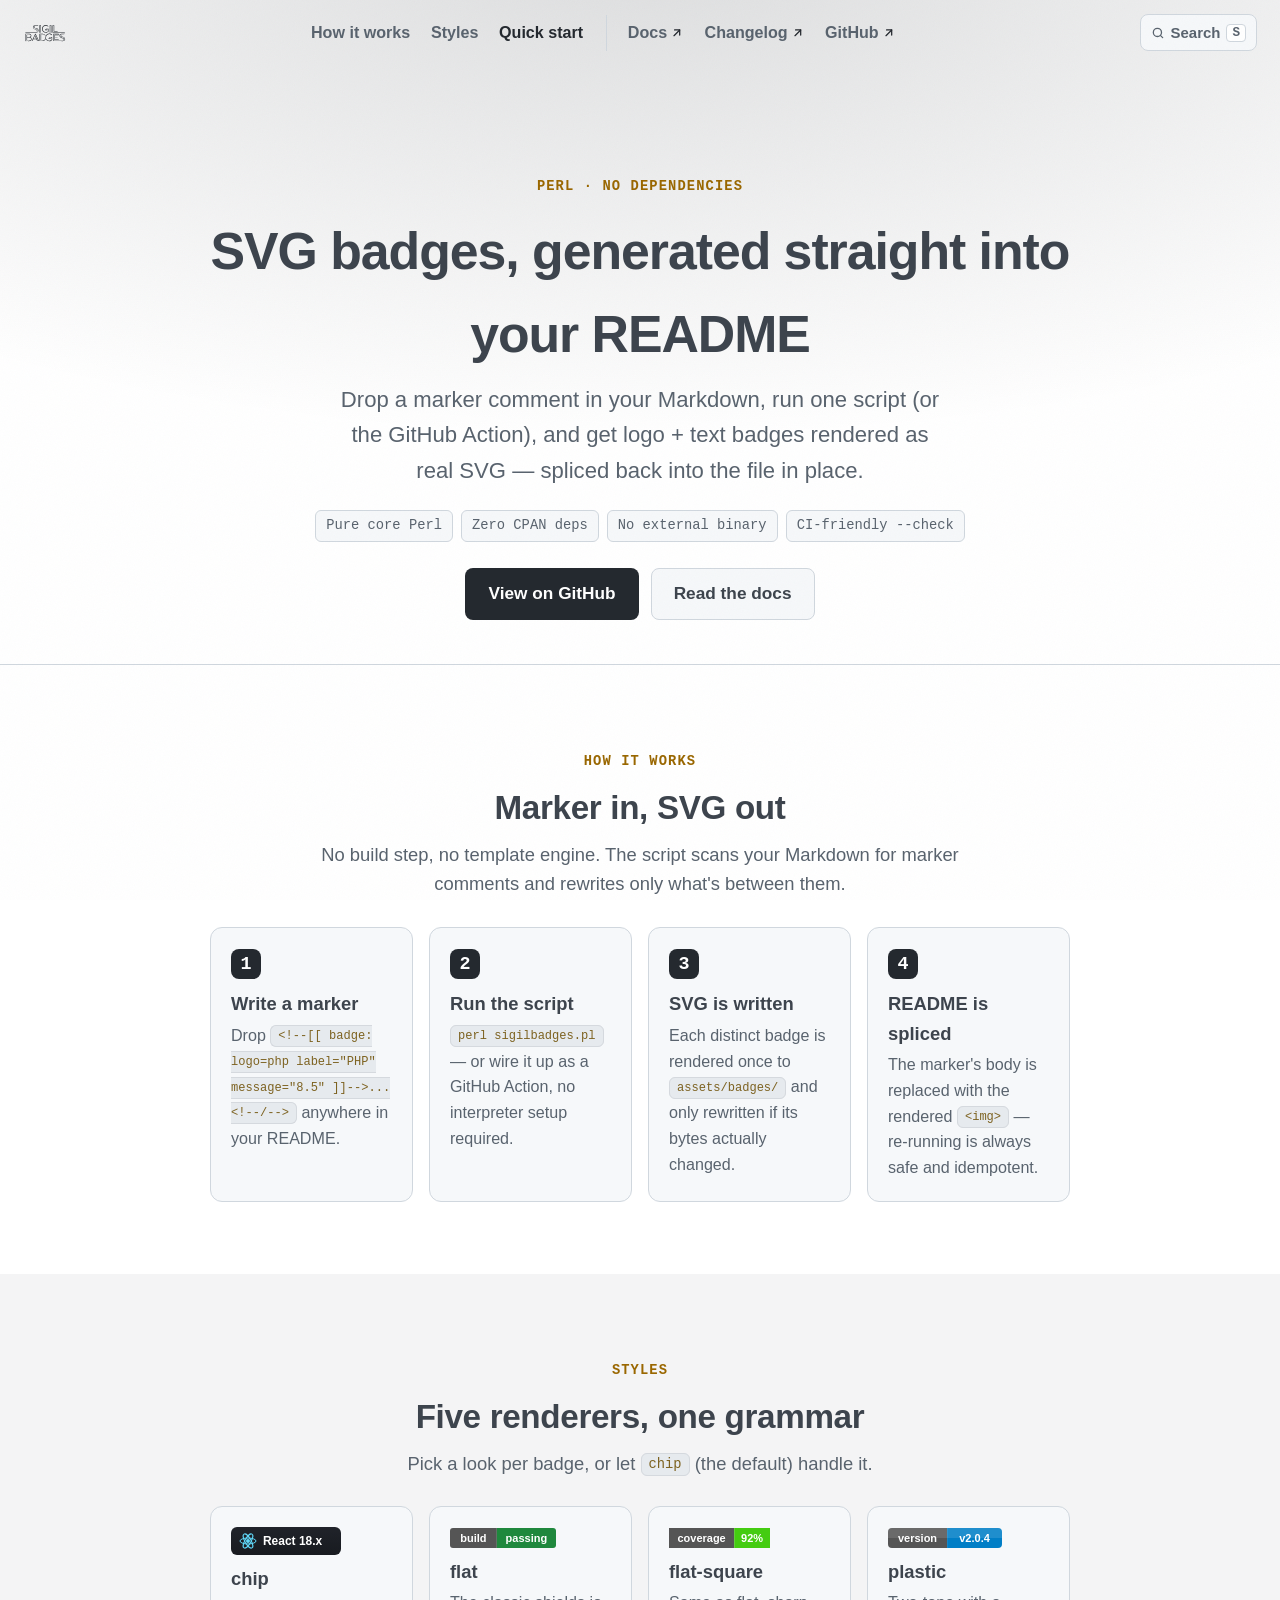
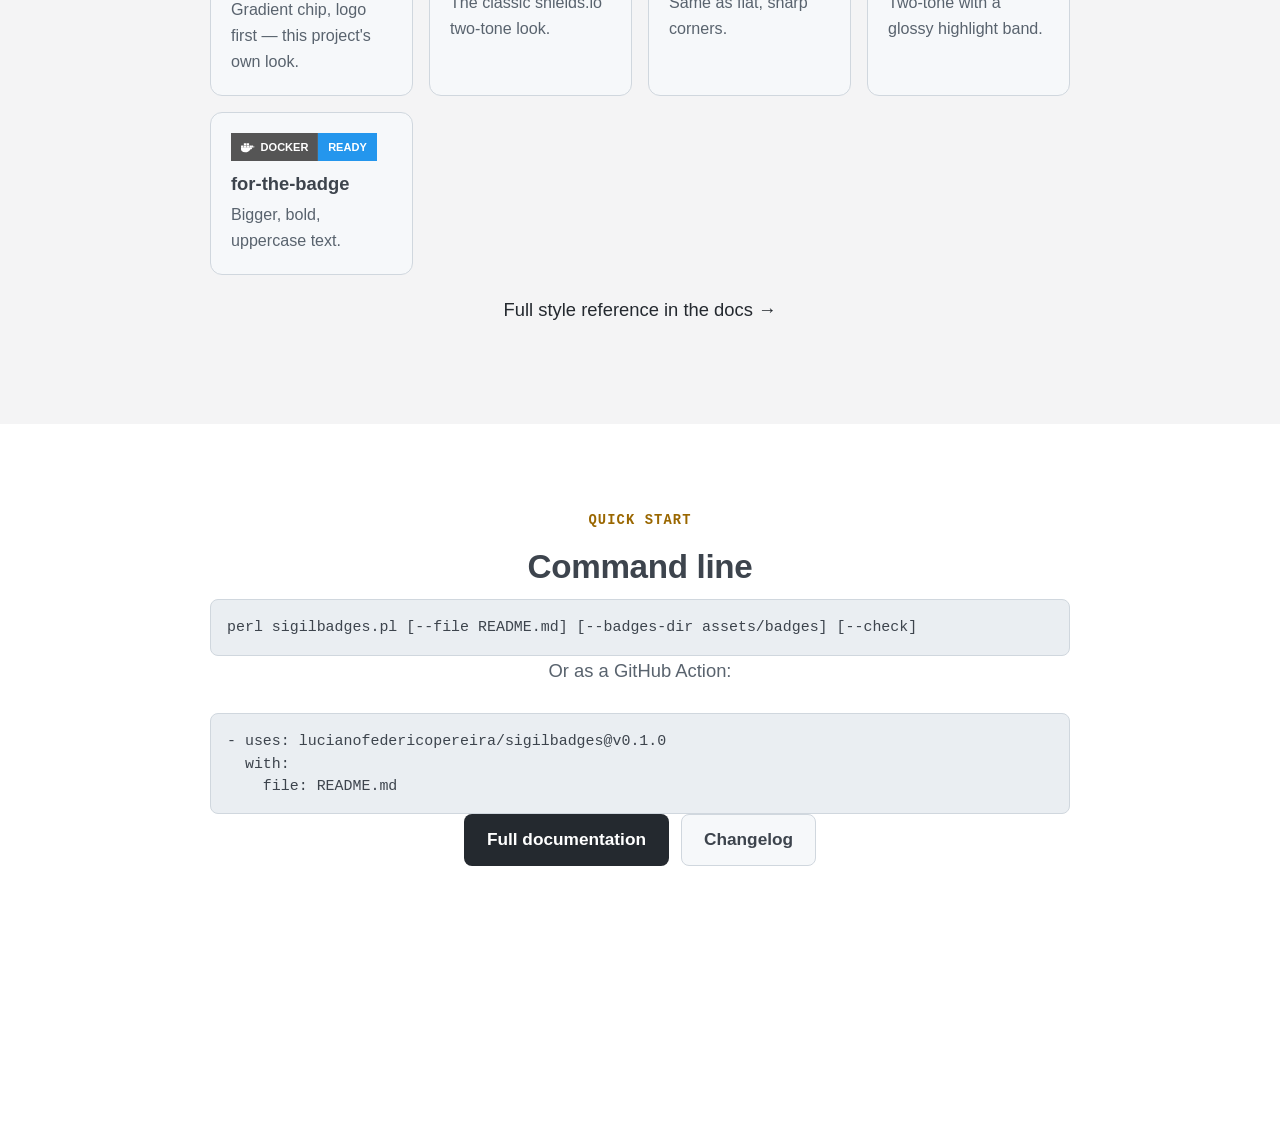
==== index.html @ fb752f25 "v0.1 first release" ====
<!doctype html>
<html lang="en">
<head>
<script>
document.documentElement.classList.add('js');
setTimeout(function () { document.body && document.body.classList.add('loaded'); }, 1500);
</script>
<meta charset="utf-8" />
<meta name="viewport" content="width=device-width, initial-scale=1" />
<meta name="color-scheme" content="light dark" />
<title>sigilbadges — SVG badges for your README</title>
<meta name="author" content="Luciano Federico Pereira" />
<meta name="description" content="Generated SVG badges (logo + text), spliced into your README via marker comments. No template language, no CPAN dependencies, one Perl script." />
<meta property="og:type" content="website" />
<meta property="og:title" content="sigilbadges — SVG badges for your README" />
<meta property="og:description" content="Generated SVG badges (logo + text), spliced into your README via marker comments. No template language, no CPAN dependencies, one Perl script." />
<meta name="twitter:card" content="summary" />
<meta name="theme-color" content="#ffffff" media="(prefers-color-scheme: light)" />
<meta name="theme-color" content="#0d1117" media="(prefers-color-scheme: dark)" />
<link rel="icon" href="data:image/svg+xml,%3Csvg xmlns='http://www.w3.org/2000/svg' viewBox='0 0 100 100'%3E%3Ctext y='.9em' font-size='90'%3E%F0%9F%8F%85%3C/text%3E%3C/svg%3E" />
<link rel="stylesheet" href="assets/site.css" />
<link rel="stylesheet" href="assets/palettes.css" />
</head>
<body data-github-repo="lucianofedericopereira/sigilbadges">

<svg style="position:absolute; width:0; height:0; overflow:hidden" aria-hidden="true">
  <symbol id="icon-external" viewBox="0 0 24 24">
    <path d="M7 17 17 7" />
    <path d="M8 7h9v9" />
  </symbol>
  <symbol id="icon-search" viewBox="0 0 24 24">
    <circle cx="11" cy="11" r="7" />
    <path d="M20 20 16 16" />
  </symbol>
  <symbol id="icon-chevron-up" viewBox="0 0 24 24">
    <path d="M5 15 12 8 19 15" />
  </symbol>
</svg>

<div class="print-only" id="print-meta" aria-hidden="true">
  <strong id="print-meta-title"></strong>
  <span id="print-meta-url"></span>
  <span id="print-meta-date"></span>
</div>

<a class="skip-link" href="#main-content">Skip to content</a>

<div class="shell">

<nav class="nav" aria-label="Primary">
  <div class="wrap">
    <a class="brand" href="#top"><img class="brand-logo" src="assets/sigilbadges.svg" alt="sigilbadges" /></a>
    <div class="links" id="nav-links">
      <a class="link" href="#how">How it works</a>
      <a class="link" href="#styles">Styles</a>
      <a class="link" href="#quick-start">Quick start</a>
      <div class="links-external">
        <a class="link link--external" href="docs.html">Docs<svg class="link-external-icon" aria-hidden="true"><use href="#icon-external"/></svg></a>
        <a class="link link--external" href="changelog.html">Changelog<svg class="link-external-icon" aria-hidden="true"><use href="#icon-external"/></svg></a>
        <a class="link link--external" href="https://github.com/lucianofedericopereira/sigilbadges" target="_blank" rel="noopener">GitHub<svg class="link-external-icon" aria-hidden="true"><use href="#icon-external"/></svg></a>
      </div>
    </div>
    <div class="spacer"></div>
    <button type="button" class="search-trigger" id="search-trigger" aria-haspopup="dialog" aria-label="Search or jump to&hellip;">
      <svg class="search-trigger-icon" aria-hidden="true"><use href="#icon-search"/></svg>
      <span class="search-trigger-label">Search</span>
      <kbd class="search-kbd">S</kbd>
    </button>
    <button type="button" class="nav-toggle" id="nav-toggle" aria-expanded="false" aria-controls="nav-links" aria-label="Toggle menu">
      <span class="nav-toggle-bar"></span>
      <span class="nav-toggle-bar"></span>
      <span class="nav-toggle-bar"></span>
    </button>
  </div>
</nav>

<dialog class="search-modal" id="search-modal" aria-label="Search or jump to">
  <div class="search-input-wrap">
    <svg aria-hidden="true"><use href="#icon-search"/></svg>
    <input type="search" id="search-input" placeholder="Search or jump to&hellip;" autocomplete="off" aria-controls="search-results" aria-expanded="false" role="combobox" />
  </div>
  <ul class="search-results" id="search-results" role="listbox"></ul>
</dialog>

<main id="main-content">

<header class="hero" id="top">
  <div class="wrap">
    <p class="eyebrow">Perl · No dependencies</p>
    <h1>SVG badges, generated straight into your README</h1>
    <p class="tagline">Drop a marker comment in your Markdown, run one script (or the GitHub Action), and get logo + text badges rendered as real SVG — spliced back into the file in place.</p>
    <div class="badges">
      <span class="badge">Pure core Perl</span>
      <span class="badge">Zero CPAN deps</span>
      <span class="badge">No external binary</span>
      <span class="badge">CI-friendly --check</span>
    </div>
    <div class="cta">
      <a class="btn btn--primary" href="https://github.com/lucianofedericopereira/sigilbadges" target="_blank" rel="noopener">View on GitHub</a>
      <a class="btn btn--ghost" href="docs.html">Read the docs</a>
    </div>
  </div>
</header>

<section id="how">
  <div class="wrap">
    <p class="eyebrow">How it works</p>
    <h2>Marker in, SVG out</h2>
    <p class="section-lead">No build step, no template engine. The script scans your Markdown for marker comments and rewrites only what's between them.</p>
    <div class="steps">
      <div class="step">
        <div class="step-number">1</div>
        <h3>Write a marker</h3>
        <p>Drop <code class="inline">&lt;!--[[ badge: logo=php label="PHP" message="8.5" ]]--&gt;...&lt;!--/--&gt;</code> anywhere in your README.</p>
      </div>
      <div class="step">
        <div class="step-number">2</div>
        <h3>Run the script</h3>
        <p><code class="inline">perl sigilbadges.pl</code> — or wire it up as a GitHub Action, no interpreter setup required.</p>
      </div>
      <div class="step">
        <div class="step-number">3</div>
        <h3>SVG is written</h3>
        <p>Each distinct badge is rendered once to <code class="inline">assets/badges/</code> and only rewritten if its bytes actually changed.</p>
      </div>
      <div class="step">
        <div class="step-number">4</div>
        <h3>README is spliced</h3>
        <p>The marker's body is replaced with the rendered <code class="inline">&lt;img&gt;</code> — re-running is always safe and idempotent.</p>
      </div>
    </div>
  </div>
</section>

<section id="styles">
  <div class="wrap">
    <p class="eyebrow">Styles</p>
    <h2>Five renderers, one grammar</h2>
    <p class="section-lead">Pick a look per badge, or let <code class="inline">chip</code> (the default) handle it.</p>
    <div class="steps">
      <div class="step"><img src="assets/badges/style-chip.svg" alt="chip style example" /><h3>chip</h3><p>Gradient chip, logo first — this project's own look.</p></div>
      <div class="step"><img src="assets/badges/style-flat.svg" alt="flat style example" /><h3>flat</h3><p>The classic shields.io two-tone look.</p></div>
      <div class="step"><img src="assets/badges/style-flat-square.svg" alt="flat-square style example" /><h3>flat-square</h3><p>Same as flat, sharp corners.</p></div>
      <div class="step"><img src="assets/badges/style-plastic.svg" alt="plastic style example" /><h3>plastic</h3><p>Two-tone with a glossy highlight band.</p></div>
      <div class="step"><img src="assets/badges/style-ftb.svg" alt="for-the-badge style example" /><h3>for-the-badge</h3><p>Bigger, bold, uppercase text.</p></div>
    </div>
    <p class="section-lead" style="margin-top: 20px"><a href="docs.html#styles">Full style reference in the docs →</a></p>
  </div>
</section>

<section id="quick-start">
  <div class="wrap">
    <p class="eyebrow">Quick start</p>
    <h2>Command line</h2>
    <pre><code>perl sigilbadges.pl [--file README.md] [--badges-dir assets/badges] [--check]</code></pre>
    <p class="section-lead">Or as a GitHub Action:</p>
    <pre><code>- uses: lucianofedericopereira/sigilbadges@v0.1.0
  with:
    file: README.md</code></pre>
    <div class="cta">
      <a class="btn btn--primary" href="docs.html">Full documentation</a>
      <a class="btn btn--ghost" href="changelog.html">Changelog</a>
    </div>
  </div>
</section>

</main>

</div><!-- /.shell -->

<footer class="reveal-footer">
  <div class="wrap">
    <p>
      <a href="https://github.com/lucianofedericopereira/sigilbadges">GitHub</a><span class="no-print"> ·</span>
      <a href="docs.html">Docs</a><span class="no-print"> ·</span>
      <a href="changelog.html">Changelog</a>
    </p>
    <p class="muted"><span class="no-print"><img class="brand-logo brand-logo--sm" src="assets/sigilbadges.svg" alt="" aria-hidden="true" /> sigilbadges · by </span><a href="https://github.com/lucianofedericopereira">Luciano Federico Pereira</a></p>
  </div>
</footer>

<button type="button" class="back-to-top" id="back-to-top" aria-label="Back to top">
  <svg aria-hidden="true"><use href="#icon-chevron-up"/></svg>
</button>

<script src="assets/site.js"></script>
</body>
</html>
---- assets/site.css ----
/* Forest palette — warm cream + forest green + orange (page only). */
  :root {
    /* Every color declared twice: hex, then OKLCH, same property name.
       A browser that doesn't understand oklch() treats it as an invalid
       declaration and keeps the hex line before it — CSS cascade rule, not
       a hack, so this needs no @supports query. One that does understand it
       uses the OKLCH line, which is perceptually uniform (this matters once
       --band/--shadow start color-mix()ing these — a mix in oklch keeps
       equal-looking steps equal, the way a mix in raw srgb hex does not).
       Values computed from the hex above via the actual sRGB->OKLab->OKLCH
       matrices (Björn Ottosson's / CSS Color 4's), not eyeballed. */
    /* Graphite palette — hex only (no oklch companion line): every
       color-mix() in this file below already runs `in srgb`, so an oklch
       fallback line would sit unused rather than actually change how
       --band/tag colors blend — see palette comment in the header above
       for the original two-line convention this departs from. */
    --bg: #ffffff;
    --bg-subtle: #f6f8fa;
    --bg-inset: #eaeef2;
    --border: #d0d7de;
    --fg: #3d444d;
    --muted: #59636e;
    --accent: #24292f;    /* graphite — matches assets/sigilbadges.svg's own fill exactly */
    --accent-2: #9a6700;  /* muted gold — eyebrows / highlights, echoes the award branding icon */
    --tree: #8c959f;      /* connectors */
    --on-accent: #ffffff;
    --gold: #7d6220;      /* inline-code text */
    --band: color-mix(in srgb, var(--accent) 5%, var(--bg)); /* full-bleed section band — distinct from --bg-subtle so cards (.variant/.step/.accordion-item) still read as raised */
    --shadow: 0 1px 3px rgba(31, 35, 40, 0.12), 0 8px 24px rgba(31, 35, 40, 0.08);

    /* ---------- Spacing ----------
       treegen2's own audit (future-features.md): padding/margin/gap was
       100% raw px literals, 24 distinct values, zero shared tokens — the
       one token family duration/easing already got and spacing hadn't.
       Named for the exact px value they hold, since this file's spacing
       isn't on a clean power-of-2 grid (10px/14px/18px/22px are real,
       repeated, deliberate values here, not typos for 8/16/20/24) — a
       token that renamed them to the nearest Tailwind-style step would
       quietly shift dozens of hand-tuned layouts by a px or two. Only the
       values that actually repeat across unrelated components are tokens;
       one-off numbers (and anything a nearby comment already documents as
       derived FROM another specific value, e.g. the hamburger bar's
       translateY) are left as literals on purpose — turning those into a
       generic token would sever the documented relationship. */
    --space-2: 2px;
    --space-4: 4px;
    --space-6: 6px;
    --space-8: 8px;
    --space-10: 10px;
    --space-12: 12px;
    --space-14: 14px;
    --space-16: 16px;
    --space-18: 18px;
    --space-20: 20px;
    --space-22: 22px;
    /* Two fluid tokens, luxury-style, reserved for the couple of large
       values where cross-device scaling is actually visible — section and
       hero vertical rhythm. Same two-point-anchored clamp() already used
       for h1/.tagline/h2 below (400px small-phone -> 1280px desktop), and
       floor-pinned at exactly today's flat value, so this can only ever
       add extra breathing room on a bigger screen, never shrink anything
       that fit before. */
    --space-fluid-section: clamp(56px, 48.7px + 1.82vw, 72px); /* was flat 56px */
    --space-fluid-hero-top: clamp(76px, 66.9px + 2.27vw, 96px); /* was flat 76px */
    /* Sharp deceleration ("snap to rest") instead of plain ease/ease-in-out
       for general hover/UI transitions — reads noticeably more deliberate/
       premium than the linear-ish feel of the built-in keyword. Left the
       handful of deliberately bouncy/overshoot transitions (.step-number,
       .nav .brand .logo) on their own cubic-bezier(.34,1.56,.64,1), a
       different, distinctly playful curve this isn't meant to replace. */
    --ease-out-expo: cubic-bezier(0.16, 1, 0.3, 1);
    /* Symmetric in+out (luxury's --ease-image value — their "smooth hover
       both ways" curve) instead of the plain ease-in-out keyword — for
       cases like the hero fade-in where --ease-out-expo's front-loaded
       deceleration is wrong (it visually "finishes" within a fraction of
       a long duration, since nearly all the perceptible change happens
       right at the start). This spreads it evenly across the whole
       declared duration instead. */
    --ease-in-out: cubic-bezier(0.4, 0, 0.2, 1);
    /* Named duration scale (harvested from luxury's --duration-* tokens,
       resized to this file's actual spread of values) instead of raw
       numbers scattered through every transition/animation declaration —
       every value below is unchanged from what was already tuned in,
       this only names them. */
    --duration-instant: .1s;
    --duration-micro: .15s;
    --duration-fast: .2s;
    --duration-quick: .25s;
    --duration-moderate: .3s;
    --duration-base: .35s;
    --duration-relaxed: .4s;
    --duration-slow: .75s;
    --duration-slower: .7s;
    --duration-panel: .9s;
    --duration-hero: 1.9s;
    --radius: 12px;
    --mono: ui-monospace, SFMono-Regular, "SF Mono", Menlo, Consolas, "Liberation Mono", monospace;
    --sans: -apple-system, BlinkMacSystemFont, "Segoe UI", "Noto Sans", Helvetica, Arial, sans-serif;
  }
  @media (prefers-color-scheme: dark) {
    :root {
      --bg: #0d1117;         /* GitHub-dark canvas */
      --bg-subtle: #161b22;
      --bg-inset: #21262d;
      --border: #30363d;
      --fg: #c9d1d9;
      --muted: #8b949e;
      --accent: #dfe2e2;     /* graphite (light) — matches the wordmark's dark-mode fill exactly */
      --accent-2: #e3b341;   /* warm gold — eyebrows / highlights */
      --tree: #6e7681;       /* connectors */
      --on-accent: #14171a;  /* dark text on the near-white accent buttons */
      --gold: #b89b5e;       /* inline-code text */
      --shadow: 0 0 0 1px rgba(140, 149, 159, 0.3), 0 8px 24px rgba(1, 4, 9, 0.6);
    }
  }

  * { box-sizing: border-box; }
  img, svg, video { max-width: 100%; height: auto; }
  /* overflow-x:clip (not hidden) here on purpose: `hidden` on only one axis
     forces the browser to compute the other axis as `auto` (CSS Overflow
     spec), which can turn body/html into their own scroll container and
     break position:sticky descendants — `clip` is explicitly exempt from
     that coercion, so it blocks horizontal shift without the side effect. */
  html { scroll-behavior: smooth; overflow-x: clip; font-size: 115%; }
  /* Main document scrollbar, themed to match the palette instead of each
     browser/OS default (Firefox via scrollbar-width/-color, Chrome/Safari/
     Edge via ::-webkit-scrollbar*) — same thumb language as the code-block
     scrollbars, just sized for the page chrome rather than an inline block. */
  html { scrollbar-width: thin; scrollbar-color: var(--tree) var(--bg-subtle); }
  html::-webkit-scrollbar { width: 12px; }
  html::-webkit-scrollbar-track { background: var(--bg-subtle); }
  html::-webkit-scrollbar-thumb {
    background-color: var(--tree);
    border-radius: 999px;
    border: 3px solid var(--bg-subtle);
    background-clip: padding-box;
  }
  html::-webkit-scrollbar-thumb:hover { background-color: var(--accent); }
  body {
    margin: 0;
    max-width: 100vw;
    overflow-x: clip;
    font-family: var(--sans);
    color: var(--fg);
    background: var(--bg);
    line-height: 1.6;
    -webkit-font-smoothing: antialiased;
    /* Root-level safety net: a long unbreakable token (a `code` snippet,
       an attribute example) inside any flex/grid item would otherwise
       hit that item's default min-width:auto and push past the edge —
       invisible once clipped by overflow-x:clip — instead of wrapping. */
    overflow-wrap: break-word;
  }
  /* FOUC guard: hidden until site.js confirms the DOM/CSS are actually
     ready (.loaded, added at the top of site.js — plus an inline
     setTimeout fallback in index.html's head in case that script never
     loads at all). Only under .js — without it there's no script to ever
     add .loaded, so a no-JS visitor must see the page immediately instead
     of a permanently blank one. */
  .js body:not(.loaded) { visibility: hidden; }
  /* visibility:hidden does NOT pause CSS animations — the hero SVG's
     entrance sequence is autoplay @keyframes (not JS-triggered), so its
     clock starts ticking the instant this rule is applied, regardless of
     the body still being hidden above. Without this, any load delay
     before .loaded lands eats into the animation's timeline, so it can
     appear to start mid-way (or already finished) the moment the page
     becomes visible instead of playing from the beginning. Suppressing it
     entirely until .loaded is present means it always starts fresh
     exactly when the user can actually see it. */
  .js body:not(.loaded) .hero-tree,
  .js body:not(.loaded) .hero-visual {
    animation: none !important;
  }
  a { color: var(--accent); text-decoration: none; }
  /* Baseline for plain content links (e.g. the examples/brand link) — earthy
     --muted ring instead of the browser-default bright/white one, matching
     .copy-btn. Component-specific rules (.nav a.link, etc.) are all
     class-based and stay more specific than this bare-element selector, so
     they continue to win where a different color was chosen deliberately. */
  a:focus-visible { outline: 2px solid var(--muted); outline-offset: 2px; border-radius: 2px; }
  a:hover { text-decoration: underline; }
  /* The scrolling page column. Sits above the fixed footer (z-index) so the
     footer stays hidden underneath until .shell's bottom spacer scrolls past it. */
  .shell {
    position: relative; z-index: 1;
    background:
      radial-gradient(1200px 500px at 50% -60px, color-mix(in srgb, var(--accent) 16%, transparent), transparent),
      var(--bg);
    /* Flex-centre every full-width band (nav, hero, sections). */
    display: flex;
    flex-direction: column;
    align-items: center;
  }
  /* main has no declared width; .shell's align-items:center (not stretch)
     otherwise lets it shrink-to-fit its widest descendant (e.g. the 480px
     min-width comparison table) and grow past the viewport — centered, so
     overflow-x:clip silently trims equal slices off BOTH edges instead of
     wrapping, cutting text on both sides at once. */
  main { display: block; width: 100%; min-width: 0; }
  header.hero, section, footer { width: 100%; display: flex; justify-content: center; }
  .wrap { width: 100%; max-width: 900px; padding: 0 var(--space-20); text-align: center; }
  .wrap-wide { max-width: 1080px; }

  /* ---------- Skip link ---------- */
  .skip-link {
    position: absolute; left: -9999px; top: 0; z-index: 200;
    background: var(--accent); color: var(--on-accent);
    padding: var(--space-10) var(--space-16); border-radius: 0 0 8px 0; font-weight: 600;
  }
  .skip-link:focus { left: 0; }

  /* ---------- Top nav ---------- */
  .nav {
    position: sticky; top: 0; z-index: 50; width: 100%;
    display: flex; justify-content: center;
    background: none;
    border-bottom: 1px solid transparent;
    transition: background var(--duration-fast) var(--ease-out-expo), border-color var(--duration-fast) var(--ease-out-expo), opacity var(--duration-fast) var(--ease-out-expo);
  }
  /* Google Translate rewrites text nodes progressively over a real (if
     short) span of time after the combo's change event fires — with
     nothing hiding it, the nav sits in the pre-translation language,
     then visibly snaps mid-word as Google's rewrite reaches it.
     assets/locale.js toggles this class for exactly that window,
     watching the DOM for Google's own mutations rather than guessing a
     fixed delay. */
  .nav.translating { opacity: 0; }
  .nav.scrolled {
    background: color-mix(in srgb, var(--bg) 86%, transparent);
    backdrop-filter: saturate(1.4) blur(8px);
    -webkit-backdrop-filter: saturate(1.4) blur(8px);
    border-bottom-color: var(--border);
  }
  /* Nav's own max-width — deliberately wider than .wrap's 900px (readable
     prose width): a toolbar of short link labels needs real room, or
     trailing links (Options, Features, FAQ) silently overflow into the
     scrollable-but-invisible .nav .links strip instead of just being visible. */
  .nav .wrap { display: flex; align-items: center; gap: 1.125rem; padding: 0.75rem 1.25rem; max-width: 1360px; text-align: left; }
  .nav .brand { font-weight: 700; display: flex; align-items: center; gap: 0.5rem; color: var(--fg); flex: none; transition: color var(--duration-micro) var(--ease-out-expo); }
  .nav .brand:hover { text-decoration: none; color: var(--accent); }
  /* Same playful bounce curve as .step-number's hover — the emoji gets a
     little wobble instead of just a flat color change. */
  .nav .brand .logo { font-size: 1.25rem; display: inline-block; transition: transform var(--duration-moderate) cubic-bezier(.34, 1.56, .64, 1); }
  .nav .brand:hover .logo { transform: scale(1.15) rotate(-8deg); }
  /* padding-inline: the first/last link's horizontal negative margin (below)
     bleeds its padded ring-box past this scroll container's own left/right
     edge — with overflow-x:auto you can't scroll into that negative space,
     so it just gets clipped. This padding gives both edges room to absorb it. */
  /* border here (transparent, box-sizing:border-box so it costs no layout
     space) exists purely so .nav.is-compact .links below has a defined
     "transparent" border-color to transition FROM. Without it, the very
     first time JS adds .is-compact (synchronously, on load, before any
     user interaction) border-width/style snap to 1px solid instantly
     (they're outside the transition list) while border-color eases from
     its previous, undefined value — which resolves to currentcolor, a
     real visible color — down to transparent over --duration-fast. That
     briefly-visible line under the nav, fading in then out on first
     paint, was the reported "black line on the burger menu top on load"
     with nl (or any Google-Translate-only language) as the stored
     locale: is-compact triggers synchronously before the page has even
     finished loading, right into this transition gap. Confirmed live via
     computed styles (real border-bottom-color at 0.3s, transparent by
     1s). Same color at rest in both states now, so toggling .is-compact
     never has a border-color change to animate in the first place. */
  .nav .links { display: flex; align-items: center; gap: 1.125rem; overflow-x: auto; scrollbar-width: none; padding-inline: var(--space-8); border: 1px solid transparent; }
  .nav .links::-webkit-scrollbar { display: none; }
  .nav .spacer { flex: 1; }
  /* padding+negative-margin (horizontal only): grows the hit area and gives
     the inset focus ring room to clear the glyphs instead of drawing
     through them. .nav .links has overflow-x:auto, which per CSS's paired-
     axis rule forces overflow-y to compute as auto too even though it's
     never set explicitly — a *vertical* negative margin let the padded
     ring-box bleed above/below where the container's auto-height accounts
     for it, and that bleed got silently clipped. Only cancelling the
     horizontal margin keeps the link-to-link rhythm unchanged while
     letting the vertical padding genuinely grow the box (a few px taller
     nav bar), so there's nothing left to clip on that axis. */
  .nav a.link {
    color: var(--muted); font-size: 0.875rem; font-weight: 600; white-space: nowrap;
    padding: 5px var(--space-8); margin: 0 calc(var(--space-8) * -1); border-radius: 6px;
    transition: color var(--duration-micro) var(--ease-out-expo), background-color var(--duration-micro) var(--ease-out-expo);
  }
  .nav a.link:hover { color: var(--accent); text-decoration: none; }
  .nav a.link.active { color: var(--accent); }
  /* The mobile dropdown (below) clips to overflow:hidden/rounded corners while open —
     inset ring so it never gets chewed against those edges. */
  .nav a.link:focus-visible { outline: 2px solid var(--accent); outline-offset: -3px; border-radius: 6px; }

  /* Modifier for links that take you to a different HTML document than the
     one you're on — a genuinely different destination/purpose (the GitHub
     repo, the changelog page), not just another section of the same page —
     e.g. <a class="link link--external" href="https://…">Label<svg
     class="link-external-icon" aria-hidden="true"><use
     href="#icon-external"/></svg></a>. Same-tab internal cross-document
     links (Changelog, from index.html) get the icon too, just without
     target="_blank"/rel="noopener" — those two only belong on links that
     actually leave the site. The active-link-on-scroll JS already only
     queries a.link[href^="#"], so anything using this modifier is
     automatically excluded from that logic without any extra wiring — this
     just adds the visual "you're leaving this page" signal an href alone
     doesn't give the reader. */
  .nav a.link.link--external { display: inline-flex; align-items: center; gap: 3px; }
  /* Real SVG (icon-external symbol) instead of the Unicode "↗" character —
     same reasoning as the tree logo: a raw character's weight/angle/
     proportions vary by whatever font renders it, an SVG is identical
     everywhere and matches .ic-svg's hand-drawn stroke language. */
  .link-external-icon {
    width: 0.85em; height: 0.85em; flex: none;
    fill: none; stroke: var(--accent); stroke-width: 2.2;
    stroke-linecap: round; stroke-linejoin: round;
    transition: stroke var(--duration-micro) var(--ease-out-expo);
  }
  /* Clear hue shift (not just a lightness/darkness tweak) — green to the
     palette's other brand accent, so it's unambiguous that something
     changed rather than a subtle wash that can lose contrast against
     itself (the earlier green-on-green chip background did exactly that). */
  .nav a.link.link--external:hover .link-external-icon { stroke: var(--accent-2); }
  /* Low-opacity wash (not a solid fill) so it stays a soft backdrop rather
     than competing with the icon's own color change — low enough percentage
     that it ties to the hover color without recreating the same-hue
     contrast collision a stronger tint would risk. */
  .nav a.link.link--external:hover {
    background: color-mix(in srgb, var(--accent-2) 10%, transparent);
  }

  /* Groups "different destination" links (Changelog, GitHub) at the end of
     #nav-links, set apart from the section-anchor links above them — inside
     the same collapsible container (not a separate .wrap-level sibling like
     before) so they participate in the mobile hamburger menu instead of
     being permanently pinned outside it. Desktop: a vertical divider reads
     as "these are a different kind of link" without a full line break;
     mobile inherits the divider from .nav .links a.link's own border-top
     row styling below, so a horizontal rule does the same job once stacked. */
  .nav .links-external {
    display: flex; align-items: center; gap: 1.125rem;
    padding-left: 1.125rem; margin-left: 0.125rem;
    border-left: 1px solid var(--border);
  }
  /* .links-external-toolbar (index.html): the standalone duplicate of the
     block above, shown in the toolbar itself instead of inside #nav-links
     — see the HTML comment next to it for why it exists. A fully separate
     class, deliberately NOT also carrying .links-external: it briefly did,
     and picked up .nav.is-compact .links-external's flex-direction:column
     (below, meant for the dropdown-stacked version) at higher specificity
     than this block's own row layout — displayed, but stacked vertically
     regardless. white-space:nowrap is an independent second safety net —
     checkNavOverflow (assets/locale.js) only measures horizontal overflow,
     so if this were ever allowed to wrap across two lines instead of
     overflowing sideways, the measurement would never notice it doesn't
     actually fit. */
  .links-external-toolbar {
    display: none; align-items: center; gap: 1.125rem; white-space: nowrap;
  }
  .links-external-toolbar a { white-space: nowrap; }
  .nav.is-compact .links-external-toolbar { display: flex; }
  /* Falls back to hamburger-only (hidden here too) once even the toolbar
     copy doesn't fit — search-compact is the last resort, only reached
     once locale.js's checkNavOverflow has already found that stage 2
     (links collapsed, this copy shown) still overflows. */
  .nav.search-compact .links-external-toolbar { display: none; }

  /* Desktop only: brand pinned left, link list (including the external
     group at its end) centered in whatever room is left between it and the
     search icon — rather than clustered immediately after the brand.
     Mobile keeps the existing hamburger-dropdown layout untouched. */
  @media (min-width: 1101px) {
    .nav .links { flex: none; margin: 0 auto; }
    .nav .spacer { display: none; }
  }

  /* ---------- Hamburger menu (mobile) ---------- */
  .nav-toggle {
    display: none; flex: none;
    width: 2.125rem; height: 2.125rem; padding: 0;
    align-items: center; justify-content: center;
    flex-direction: column; gap: 0.1875rem;
    /* Transparent (not absent) border reserved at rest — box-sizing:
       border-box (global) means this costs zero size difference, so a
       real border-color appearing on hover doesn't shift anything. */
    border: 1px solid transparent; border-radius: 0.5rem;
    background: none; cursor: pointer;
    transition: background-color var(--duration-micro) var(--ease-out-expo), border-color var(--duration-micro) var(--ease-out-expo), gap var(--duration-fast) var(--ease-out-expo);
  }
  /* No border/background until hover — plain icon by default. Neutral-
     family fills (--border, --bg-inset) didn't read as enough contrast
     against a solid rest-state background — a tinted fill (real hue, not
     just a lightness step) is more noticeable while staying softer than a
     solid --accent fill. Bars also spread apart slightly (gap increases;
     harmless once "open" since the X-shape state positions them via
     transform, not gap). Default browser focus ring replaced since it
     renders starkly white against this palette. */
  .nav-toggle:hover {
    background: color-mix(in srgb, var(--accent) 18%, var(--bg-subtle));
    border-color: var(--border);
    gap: 0.3125rem;
  }
  .nav-toggle:focus-visible { outline: 2px solid var(--accent); outline-offset: 2px; }
  .nav-toggle-bar {
    width: 1rem; height: 2px; border-radius: 1px; background: var(--fg);
    transition: transform var(--duration-quick) var(--ease-out-expo), opacity var(--duration-fast) var(--ease-out-expo);
  }
  /* translateY = bar-height + gap, so the top/bottom bars land exactly on
     the (now-hidden) middle bar's center and cross cleanly into an X.
     Recalculated after the rest-state gap changed (0.3125rem -> 0.1875rem,
     a -0.125rem delta applied here too) — this value is geometrically
     coupled to that gap, not an independent constant. */
  .nav-toggle[aria-expanded="true"] .nav-toggle-bar:nth-child(1) { transform: translateY(0.3125rem) rotate(45deg); }
  .nav-toggle[aria-expanded="true"] .nav-toggle-bar:nth-child(2) { opacity: 0; }
  .nav-toggle[aria-expanded="true"] .nav-toggle-bar:nth-child(3) { transform: translateY(-0.3125rem) rotate(-45deg); }

  /* Raised from 820px, then 1100px, then 1360px: at in-between desktop
     widths just above the old breakpoint, the full link row didn't fit but
     wasn't narrow enough to switch to the hamburger either — it fell back
     to .nav .links' overflow-x:auto scroll, which has no visible scrollbar
     (by design, matching .carousel's hidden-scrollbar drag UX) and doesn't
     reliably respond to a vertical mouse wheel, silently stranding the
     later links. A safely-high breakpoint means every width either shows
     the full row with real room to spare, or the always-reachable
     hamburger — never the broken middle ground.

     Raised again, to 1850px, once the locale switcher (assets/locale.css)
     added translated nav link text: Spanish/Italian labels run
     noticeably longer than their English originals ("Use cases" ->
     "Casos de uso", "Changelog" -> "Registro de cambios"), and — unlike
     the earlier raises — this isn't a fixed amount of extra width from one
     more button; .nav .wrap's own max-width (1360px) caps its box, but
     doesn't clip overflowing flex children, so whether the overflow is
     actually visible depends on how much viewport width surrounds the
     centered wrap, not on that 1360px figure. 1850px was measured live as
     the point both es and it fit with real room to spare.

     Superseded: assets/locale.js's checkNavOverflow now does exactly the
     JS-driven measurement described above and is the real mechanism in
     the 1101-1850px range this comment used to worry about — it toggles
     .nav.is-compact based on actual rendered overflow, independent of
     viewport width or which language is responsible. This @media block
     stays only as a no-JS baseline, which is why its own threshold was
     dropped way down below the JS-governed range (see next comment) —
     otherwise it and the JS mechanism actively fought each other: at any
     width where the JS check found no real overflow (so left .is-compact
     off), this query would still force the hamburger on and hide the
     .links row on its own, while @media (min-width:1101px) above kept
     .spacer hidden too (that rule only gets undone by .nav.is-compact,
     which JS hadn't set) — hamburger visible, nothing pushing it right,
     the same broken layout as the bug this was meant to fix. Confirmed
     live at 1500px. */
  @media (max-width: 700px) {
    .nav-toggle { display: inline-flex; width: 1.5rem; height: 1.5rem; gap: 0.15rem; }
    .nav-toggle:hover { gap: 0.25rem; }
    .nav-toggle-bar { width: 0.8125rem; }
    /* Same recalculation as the desktop rule above, for this breakpoint's
       own gap (0.25rem -> 0.15rem, a -0.1rem delta). */
    .nav-toggle[aria-expanded="true"] .nav-toggle-bar:nth-child(1) { transform: translateY(0.24375rem) rotate(45deg); }
    .nav-toggle[aria-expanded="true"] .nav-toggle-bar:nth-child(3) { transform: translateY(-0.24375rem) rotate(-45deg); }
    .nav .wrap { position: relative; flex-wrap: nowrap; padding: 0.25rem 0.875rem; gap: 0.5rem; }
    .nav .brand { gap: 0.3125rem; }
    .nav .brand .logo { font-size: 0.9375rem; }
    .nav a.link { font-size: 0.8125rem; }
    /* position:absolute so the open menu overlays the page instead of
       pushing hero/section content down (a layout shift). It's anchored to
       .nav .wrap (the nearest positioned ancestor) rather than .nav itself,
       so it lines up under the bar's own padding instead of its full box. */
    .nav .links {
      position: absolute; top: 100%; left: 0; right: 0; z-index: 60;
      flex-direction: column; align-items: stretch; gap: 0;
      overflow: hidden;
      max-height: 0;
      background: var(--bg);
      /* transparent, not var(--border), at rest — the border itself isn't
         subject to max-height:0 (border is outside the content box it
         constrains), so a real border color here rendered as a thin flat
         line across the bottom of the nav bar even while "closed" and
         zero height. Same fix as .nav's own border-bottom above: keep the
         line, just make it invisible until there's something to divide. */
      border: 1px solid transparent; border-top: none;
      border-radius: 0 0 var(--radius) var(--radius);
      transition: max-height var(--duration-moderate) var(--ease-out-expo),
                  border-color var(--duration-fast) var(--ease-out-expo);
    }
    .nav .links.open { max-height: 70vh; overflow-y: auto; box-shadow: var(--shadow); border-color: var(--border); }
    /* Stripped during an active window resize (site.js) — max-height
       depends on this same breakpoint, so a live resize drag crossing it
       repeatedly would otherwise animate janky mid-drag instead of
       snapping cleanly between states. */
    .nav .links.resizing { transition: none; }
    .nav .links a.link {
      /* Real row padding here — cancel the desktop pill's negative margin
         trick so it doesn't pull these dropdown rows out of alignment. */
      padding: 0.625rem 0.875rem; margin: 0; border-radius: 0;
      border-top: 1px solid var(--border);
    }
    /* The very first row sits flush against .links' own top edge (which
       borders the nav bar itself) — its border-top isn't dividing it from
       anything above, it's just a stray extra line right under the nav.
       Every other row's border-top is a real divider from the row before
       it and stays. */
    .nav .links > a.link:first-child { border-top: none; }
    /* Desktop's vertical divider (border-left) doesn't apply once stacked —
       every row already gets its own border-top from the rule above,
       including the first external link, so that alone reads as the
       divider into this group with nothing extra needed here. */
    .nav .links-external {
      display: flex; flex-direction: column; align-items: stretch; gap: 0;
      padding-left: 0; margin-left: 0; border-left: none;
    }
  }

  /* Same compact layout as the media query above, applied via a class
     instead of a viewport check — assets/locale.js's initNavOverflowGuard
     adds .is-compact to .nav whenever .nav .wrap's content genuinely
     doesn't fit, which a fixed max-width can't account for once nav link
     text comes from translation: Spanish/Italian labels already run
     longer than English ("Use cases" -> "Casos de uso"), and the ~22
     languages that go through Google Translate can inject text of any
     length at runtime. The @media block stays as the no-JS baseline (a
     real phone-width visitor gets a working hamburger even with
     JavaScript disabled); this is what actually keeps it correct once
     translated content is involved. Kept as a literal duplicate rather
     than merged with the media query above (plain CSS can't OR a media
     feature with a class selector in one rule, and this project has no
     build step to generate one from the other). */
  /* Deliberately minimal — only what's needed to make .links fit as a
     dropdown instead of a row (toggle button, its own icon-bar geometry,
     restoring .spacer, repositioning .links itself). The brand-logo
     shrink, link font-size shrink, and search-trigger label/kbd collapse
     that the @media version above also does are true-narrow-viewport
     cosmetics that have nothing to do with why .is-compact triggers here
     (the links row not fitting) — bundling them in meant every one of
     them would also shrink/hide the moment translated nav text got long
     enough to overflow, even though none of them needed to. Search still
     collapses to icon-only on its own, independently, via its own real
     @media (max-width: 900px) below — untouched by this class. */
  .nav.is-compact .nav-toggle { display: inline-flex; width: 1.5rem; height: 1.5rem; gap: 0.15rem; }
  .nav.is-compact .nav-toggle:hover { gap: 0.25rem; }
  .nav.is-compact .nav-toggle-bar { width: 0.8125rem; }
  .nav.is-compact .nav-toggle[aria-expanded="true"] .nav-toggle-bar:nth-child(1) { transform: translateY(0.24375rem) rotate(45deg); }
  .nav.is-compact .nav-toggle[aria-expanded="true"] .nav-toggle-bar:nth-child(3) { transform: translateY(-0.24375rem) rotate(-45deg); }
  .nav.is-compact .wrap { position: relative; }
  /* Undoes @media (min-width: 1101px) above (site.css:315-318): that rule
     hides .spacer and has .links self-center via margin:auto instead,
     because on a true desktop layout .links (visible, inline) already
     does the "push everything after it rightward" job by centering
     itself in the leftover space. Once .is-compact makes .links
     position:absolute (below), it's removed from flow and can't do that
     job any more — but that min-width query is still separately active
     at any width >=1101px, is-compact or not, and would otherwise leave
     .spacer hidden with nothing left to push search/switcher/hamburger
     off the brand. Confirmed live: without this, those three icons sat
     immediately after "treegen2" with the entire rest of the bar empty. */
  .nav.is-compact .spacer { display: block; }
  .nav.is-compact .links {
    position: absolute; top: 100%; left: 0; right: 0; z-index: 60;
    margin: 0;
    flex-direction: column; align-items: stretch; gap: 0;
    overflow: hidden;
    max-height: 0;
    background: var(--bg);
    /* transparent at rest, same reasoning as the @media version above:
       border isn't constrained by max-height:0, so a real color here
       rendered as a thin flat line under the whole nav even while
       "closed". Confirmed live — this is what you were seeing. */
    border: 1px solid transparent; border-top: none;
    border-radius: 0 0 var(--radius) var(--radius);
    transition: max-height var(--duration-moderate) var(--ease-out-expo),
                border-color var(--duration-fast) var(--ease-out-expo);
  }
  .nav.is-compact .links.open { max-height: 70vh; overflow-y: auto; box-shadow: var(--shadow); border-color: var(--border); }
  .nav.is-compact .links.resizing { transition: none; }
  .nav.is-compact .links a.link {
    padding: 0.625rem 0.875rem; margin: 0; border-radius: 0;
    border-top: 1px solid var(--border);
  }
  /* Same fix as the @media version above: the first row's border-top is a
     stray line under the nav bar, not a real divider. Confirmed live —
     this is the "top border on desktop hamburger" that kept coming back. */
  .nav.is-compact .links > a.link:first-child { border-top: none; }
  .nav.is-compact .links-external {
    display: flex; flex-direction: column; align-items: stretch; gap: 0;
    padding-left: 0; margin-left: 0; border-left: none;
  }
  /* search-trigger's own icon-only collapse (below) should follow suit too. */
  .nav.is-compact .search-trigger-label,
  .nav.is-compact .search-kbd { display: none; }

  /* ---------- Search / jump to (command palette) ---------- */
  .search-trigger {
    display: inline-flex; align-items: center; gap: 6px; flex: none;
    height: 2rem; padding: 0 var(--space-10);
    border: 1px solid var(--border); border-radius: 8px;
    background: var(--bg-subtle); color: var(--muted);
    font-family: var(--sans); font-size: 0.8125rem; font-weight: 600;
    cursor: pointer;
    transition: color var(--duration-micro) var(--ease-out-expo), border-color var(--duration-micro) var(--ease-out-expo), background-color var(--duration-micro) var(--ease-out-expo);
  }
  .search-trigger:hover { color: var(--accent); border-color: var(--accent); background: var(--bg); }
  .search-trigger:focus-visible { outline: 2px solid var(--accent); outline-offset: 2px; }
  .search-trigger-icon {
    width: 14px; height: 14px; flex: none;
    fill: none; stroke: currentColor; stroke-width: 2.2; stroke-linecap: round; stroke-linejoin: round;
  }
  .search-kbd {
    flex: none; min-width: 18px; padding: 0 5px;
    border: 1px solid var(--border); border-radius: 4px;
    background: var(--bg); color: var(--muted);
    font-family: var(--mono); font-size: 0.6875rem; line-height: 16px; text-align: center;
  }
  /* Collapses to icon-only — but only as the LAST resort, after the nav
     links have already been tried as a hamburger dropdown and the row
     still doesn't fit. Driven by assets/locale.js's checkNavOverflow,
     which measures in stages (full desktop -> links collapsed -> also
     collapse search) rather than this and the hamburger breakpoint each
     independently guessing a viewport width where "surely" the other
     has already kicked in — the previous version collapsed search
     whenever the viewport alone was <=900px, whether or not that had
     anything to do with search actually running out of room, and
     independently of whether collapsing the links had already solved
     the problem. .search-compact is added to .nav, same as .is-compact.
     The @media version stays only as a no-JS baseline, same reasoning
     and same threshold as the hamburger's — see site.css:391-onward. */
  .nav.search-compact .search-trigger-label,
  .nav.search-compact .search-kbd { display: none; }
  .nav.search-compact .search-trigger { width: 2rem; padding: 0; justify-content: center; }
  @media (max-width: 700px) {
    .search-trigger-label, .search-kbd { display: none; }
    .search-trigger { width: 2rem; padding: 0; justify-content: center; }
  }

  /* Native <dialog>: showModal() gives Escape-to-close and focus trapping
     for free, plus a real top-layer/::backdrop with none of .nav's stacking
     context to fight. overflow:hidden clips the results list to the
     dialog's own rounded corners; unlike a shared modal base this one never
     needs to escape its own bounds (no nested popovers inside it), so
     there's no need for gitcss2's overflow:visible + :has(:empty) trick. */
  .search-modal {
    width: min(480px, 92vw); margin: auto; padding: 0; overflow: hidden;
    border: 1px solid var(--border); border-radius: var(--radius);
    background: var(--bg); color: var(--fg);
    box-shadow: var(--shadow);
    opacity: 0; transform: scale(0.96);
    transition: opacity var(--duration-micro) var(--ease-out-expo), transform var(--duration-micro) var(--ease-out-expo), overlay var(--duration-micro) var(--ease-out-expo) allow-discrete, display var(--duration-micro) var(--ease-out-expo) allow-discrete;
  }
  .search-modal[open] { opacity: 1; transform: scale(1); }
  @starting-style {
    .search-modal[open] { opacity: 0; transform: scale(0.96); }
  }
  .search-modal::backdrop {
    background: rgba(10, 12, 6, 0.55);
    opacity: 0;
    transition: opacity var(--duration-micro) var(--ease-out-expo) allow-discrete;
  }
  .search-modal[open]::backdrop { opacity: 1; }
  @starting-style {
    .search-modal[open]::backdrop { opacity: 0; }
  }

  .search-input-wrap {
    display: flex; align-items: center; gap: var(--space-10);
    padding: var(--space-14) var(--space-16);
    border-bottom: 1px solid var(--border);
  }
  .search-input-wrap svg {
    width: 16px; height: 16px; flex: none;
    fill: none; stroke: var(--muted); stroke-width: 2.2; stroke-linecap: round; stroke-linejoin: round;
  }
  #search-input {
    flex: 1 1 auto; min-width: 0; border: 0; background: transparent;
    color: var(--fg); font-family: var(--sans); font-size: 1rem;
  }
  #search-input:focus { outline: none; }
  #search-input::placeholder { color: var(--muted); }

  .search-results {
    list-style: none; margin: 0; padding: var(--space-8);
    max-height: 320px; overflow-y: auto;
    scrollbar-width: thin; scrollbar-color: var(--tree) transparent;
  }
  /* No query yet: the input row alone is the whole dialog, no empty gap below it. */
  .search-results:empty { display: none; padding: 0; }
  .search-results li a {
    display: flex; align-items: center; justify-content: space-between; gap: var(--space-10);
    padding: var(--space-10); border-radius: 6px;
    color: var(--fg); text-decoration: none; font-size: 0.875rem;
  }
  .search-results li a:hover,
  .search-results li a.is-active {
    background: color-mix(in srgb, var(--accent) 14%, transparent);
  }
  .search-match { background: transparent; color: var(--accent); font-weight: 700; }
  /* Only present on a cross-page result (site.js's initSearch) — which page
     a result lives on, once there's more than one page to search. */
  .search-result-page { flex: none; font-size: 0.75rem; color: var(--muted); }
  .search-empty, .search-hint {
    padding: var(--space-22) var(--space-16); text-align: center;
    color: var(--muted); font-size: 0.875rem;
  }

  /* ---------- Back to top (fixed, bottom-right) ---------- */
  /* Below .nav's z-index:50 (never competes with it — bottom-right vs.
     top bar) but above .shell/footer so it floats over both. Hidden via
     visibility+pointer-events (not display) so it can fade in/out with a
     real transition instead of an abrupt display:none snap. */
  .back-to-top {
    position: fixed; right: var(--space-20); bottom: var(--space-20); z-index: 40;
    display: flex; align-items: center; justify-content: center;
    width: 44px; height: 44px; padding: 0;
    border: 1px solid var(--border); border-radius: 50%;
    background: var(--bg-subtle); color: var(--fg);
    box-shadow: var(--shadow); cursor: pointer;
    opacity: 0; visibility: hidden; pointer-events: none; transform: translateY(8px);
    transition: opacity var(--duration-fast) var(--ease-out-expo), transform var(--duration-fast) var(--ease-out-expo), border-color var(--duration-micro) var(--ease-out-expo), border-width var(--duration-micro) var(--ease-out-expo), color var(--duration-micro) var(--ease-out-expo);
  }
  .back-to-top.is-visible {
    opacity: 1; visibility: visible; pointer-events: auto; transform: translateY(0);
  }
  /* box-sizing:border-box (global) means the extra border-width eats into
     the content box instead of growing the 44px circle — no layout shift,
     just a visually bolder ring. Paired with the icon's own stroke-width
     bump below so hover reads as one consistent "thicker" state. */
  .back-to-top:hover { border-color: var(--accent); border-width: 2px; color: var(--accent); transform: translateY(-2px); }
  .back-to-top:active { transform: scale(0.92); }
  .back-to-top:focus-visible { outline: 2px solid var(--accent); outline-offset: 2px; }
  /* fill/stroke go on the <svg> itself, not a "svg path" descendant
     selector — the actual <path> lives inside <use>'s shadow tree, which
     descendant combinators can't reach; inherited properties do cross
     that boundary, which is why this has to be set here (same reasoning
     as .link-external-icon and .search-trigger-icon above). Getting this
     wrong silently falls back to SVG's default black fill with no
     stroke — exactly the "solid black icon, bad contrast" bug this once was. */
  .back-to-top svg {
    width: 18px; height: 18px; overflow: visible;
    fill: none; stroke: currentColor; stroke-width: 2;
    stroke-linecap: round; stroke-linejoin: round;
    transition: stroke-width var(--duration-micro) var(--ease-out-expo);
  }
  .back-to-top:hover svg { stroke-width: 2.75; }

  /* ---------- Hero ---------- */
  header.hero {
    padding: var(--space-fluid-hero-top) 0 44px;
    border-bottom: 1px solid var(--border);
  }
  .hero-inner { display: flex; align-items: center; justify-content: center; gap: 56px; flex-wrap: wrap; }
  .hero-text { flex: 1 1 380px; max-width: 560px; min-width: 0; }
  .logo { font-size: 4.125rem; line-height: 1; }
  /* Sized in em (viewBox aspect ratio 1165:1662 ≈ 1:1.427) so it scales
     automatically with whichever .logo font-size context it's in (nav
     desktop/mobile, hero) without needing separate width/height per
     breakpoint. currentColor keeps it working with .nav .brand's existing
     hover color-shift/wobble for free. */
  /* Fixed light-green tint rather than currentColor — as an SVG (unlike
     the emoji before it) it can carry its own brand color independent of
     surrounding text color/hover state. */
  .logo-tree { width: 0.72em; height: 1.03em; fill: color-mix(in srgb, var(--accent) 60%, white); display: inline-block; vertical-align: -0.18em; }
  .logo-tree--sm { width: 0.85em; height: 1.21em; vertical-align: -0.2em; }
  /* sigilbadges.svg carries its own light/dark fill via an embedded
     prefers-color-scheme media query (see the file itself), so unlike
     .logo-tree above this needs no color-mix/currentColor wiring here —
     just sizing to sit on the nav/footer text baseline. */
  .brand-logo { height: 1.3em; width: auto; display: inline-block; vertical-align: -0.32em; }
  .brand-logo--sm { height: 1.05em; vertical-align: -0.24em; }
  /* Two-point fluid scale: same min/max as before, but anchored at explicit
     breakpoints (400px small-phone -> 1280px desktop, matching the nav's own
     max-width) instead of wherever a bare Xvw slope happened to land. Formula:
     clamp(Fmin, (Fmin - slope*Wmin)/16 *1rem + slope*100 *1vw, Fmax), where
     slope = (Fmax-Fmin)/(Wmax-Wmin) in px/px. */
  h1 { font-size: clamp(2rem, 1.55rem + 1.82vw, 3rem); margin: var(--space-12) 0 var(--space-6); letter-spacing: -0.02em; }
  .tagline { font-size: clamp(1rem, 0.886rem + 0.455vw, 1.25rem); color: var(--muted); max-width: 620px; margin: 0 auto var(--space-22); }
  .badges { display: flex; flex-wrap: wrap; gap: var(--space-8); justify-content: center; margin-bottom: 26px; }
  .badge {
    font-size: 0.75rem; font-family: var(--mono);
    padding: var(--space-4) var(--space-10); border-radius: 6px;
    border: 1px solid var(--border); background: var(--bg-subtle); color: var(--muted);
  }
  .cta { display: flex; flex-wrap: wrap; gap: var(--space-12); justify-content: center; }
  .btn {
    display: inline-flex; align-items: center; gap: var(--space-8);
    padding: 11px var(--space-22); border-radius: 8px; font-weight: 600; font-size: 0.9375rem;
    border: 1px solid var(--border);
    transition: transform var(--duration-micro) var(--ease-out-expo), filter var(--duration-micro) var(--ease-out-expo), border-color var(--duration-micro) var(--ease-out-expo);
  }
  .btn.btn--primary { background: var(--accent); color: var(--on-accent); border-color: transparent; }
  .btn.btn--primary:hover { text-decoration: none; filter: brightness(1.08); }
  .btn.btn--ghost { background: var(--bg-subtle); color: var(--fg); }
  .btn.btn--ghost:hover { text-decoration: none; border-color: var(--accent); }

  /* Small screens: one full-width button per row (three inline btns felt
     cramped) and drop the tree visual so hero-text centers on its own
     instead of sharing the row with a second flex item. */
  @media (max-width: 640px) {
    .cta { flex-direction: column; align-items: stretch; }
    /* .btn is inline-flex with no justify-content — fine when its box
       exactly fits its content, but align-items:stretch above now makes it
       full-width, so the label/icon would sit left-aligned instead of
       centered in that wider box without this. */
    .cta .btn { justify-content: center; }
    .hero-visual { display: none; }
  }

  /* ---------- Hero tree visual ---------- */
  /* Same 400px->1280px two-point anchoring as h1/.tagline/h2, kept in px
     since this is a layout width, not a type size. */
  .hero-visual { flex: none; width: clamp(140px, 103.6px + 9.09vw, 220px); }
  /* Whole illustration fades in as one unit (not staggered per element —
     tried both per-dot pop-in and per-dot color-shift, dropped both: the
     staggering just made parts of it sit invisible/incomplete for a
     noticeable stretch without adding anything). Branches/nodes render
     fully drawn/statically colored from the start. */
  .hero-tree {
    display: block; width: 100%; height: auto; overflow: visible;
    opacity: 0;
    /* Not --ease-out-expo here on purpose — its aggressive deceleration
       front-loads nearly all the visible opacity change into the first
       fraction of the duration (great for snappy hover feedback, wrong
       for a slow deliberate reveal), so at 2.2s it visually "finished"
       within half a second while the rest was an imperceptible 95%->100%
       creep. ease-in-out spreads the perceived motion across the whole
       declared duration instead. */
    animation: hero-fade-in var(--duration-hero) var(--ease-in-out) forwards;
  }
  .hero-tree .branch {
    fill: none; stroke: var(--tree); stroke-width: 2.4; stroke-linecap: round; stroke-linejoin: round;
  }
  .hero-tree .node {
    fill: currentColor;
    transform-box: fill-box; transform-origin: center;
    transition: transform var(--duration-fast) var(--ease-out-expo);
  }
  .hero-tree .node:hover { transform: scale(1.25); }
  .hero-tree .folder { color: var(--accent); }
  .hero-tree .file { color: var(--accent-2); }
  /* Starts right as the fade-in finishes instead of the old fixed 1.9s
     delay, which was timed for a much longer entrance sequence that no
     longer exists. */
  .hero-visual { animation: hero-sway 6s ease-in-out var(--duration-hero) infinite; }
  @keyframes hero-fade-in { to { opacity: 1; } }
  @keyframes hero-sway { 0%, 100% { transform: translateY(0); } 50% { transform: translateY(-4px); } }

  /* ---------- Sections ---------- */
  /* Alternating full-bleed band instead of a hard border-bottom line —
     the color shift itself reads as the seam between sections. */
  /* .nav is position:sticky — without this, jumping to a #section (nav
     links) or Tab-focusing something near a section's top edge scrolls it
     flush to the viewport top, right underneath the sticky bar, so it (or
     its focus ring) ends up visually hidden. Generous flat value rather
     than per-breakpoint nav height since a little extra clearance is harmless. */
  section { padding: var(--space-fluid-section) 0; scroll-margin-top: 80px; }
  section:nth-of-type(even) { background: var(--band); }
  h2 { font-size: clamp(1.4rem, 1.173rem + 0.909vw, 1.9rem); margin: 0 0 var(--space-6); letter-spacing: -0.01em; }
  .section-lead { color: var(--muted); margin: 0 auto 28px; max-width: 680px; }
  .eyebrow {
    font-family: var(--mono); font-size: 0.75rem; letter-spacing: 0.08em;
    text-transform: uppercase; color: var(--accent-2); font-weight: 700; margin-bottom: var(--space-8);
  }

  /* ---------- Comparison table, with the "treegen2" column highlighted ---------- */
  /* min-width (not a bare fixed width) so on narrow screens the table keeps
     readable column proportions and scrolls horizontally inside
     .table-scroll, instead of table-layout:fixed squeezing the first
     column's text down to near-nothing. */
  .compare-table { table-layout: fixed; min-width: 480px; }
  .compare-table th:first-child, .compare-table td:first-child { width: auto; }
  /* 130px used to be exact: "Manually" fit with room to spare, but its
     Spanish/Italian translation "Manualmente" needs 102.84px of the
     102px this left after padding — over by less than a pixel, so the
     global overflow-wrap:break-word safety net (body, site.css ~147)
     found nothing else to do but split the word mid-token
     ("Manualment"/"e"), confirmed live via getBoundingClientRect. 150px
     gives real headroom, not just enough for this one word. */
  .compare-table th:not(:first-child), .compare-table td:not(:first-child) { width: 150px; text-align: center; }
  .compare-table .compare-no, .compare-table .compare-yes { font-weight: 700; font-size: 1rem; }
  .compare-table .compare-no { color: var(--muted); }
  .compare-table .compare-yes { color: var(--accent); }
  /* Whole column reads as one lighter panel — plain background, no per-cell
     borders (table cells can't round corners once border-collapse is set). */
  .compare-table .col-highlight {
    background: color-mix(in srgb, var(--accent) 20%, var(--bg-subtle));
  }
  .compare-table thead .col-highlight { color: var(--accent); }
  .col-head { display: flex; flex-direction: column; align-items: center; gap: var(--space-6); }

  /* ---------- Live demo (typewriter → tree, JS state machine) ---------- */
  .demo-card {
    position: relative; text-align: left; overflow: hidden;
    border: 1px solid var(--border); border-radius: var(--radius);
    background: var(--bg-inset); box-shadow: var(--shadow);
  }
  /* SVG border-draw: outline traces itself in on hover (pathLength trick). */
  .border-draw { position: absolute; inset: 0; width: 100%; height: 100%; pointer-events: none; }
  .border-draw-rect {
    x: 1px; y: 1px; width: calc(100% - 2px); height: calc(100% - 2px);
    fill: none; stroke: var(--accent); stroke-width: 2;
    stroke-dasharray: 1; stroke-dashoffset: 1;
    transition: stroke-dashoffset var(--duration-panel) var(--ease-out-expo);
  }
  .demo-card:hover .border-draw-rect,
  .demo-card.is-hovered .border-draw-rect,
  .demo-card:focus-within .border-draw-rect { stroke-dashoffset: 0; }

  .demo-chrome {
    display: flex; align-items: center; gap: var(--space-8); padding: var(--space-10) var(--space-14);
    border-bottom: 1px solid var(--border); background: var(--bg-subtle);
  }
  .demo-chrome .dot { width: 10px; height: 10px; border-radius: 50%; display: inline-block; }
  .demo-chrome .dot.r { background: #d98b7a; }
  .demo-chrome .dot.y { background: #d9b96f; }
  .demo-chrome .dot.g { background: #8fc79a; }
  .demo-filename { font-family: var(--mono); font-size: 0.75rem; color: var(--muted); margin-left: 4px; }
  .replay-btn {
    margin-left: auto; font-family: var(--mono); font-size: 0.6875rem;
    padding: 5px 11px; border-radius: 6px; border: 1px solid var(--border);
    background: var(--bg); color: var(--muted); cursor: pointer;
    transition: color var(--duration-micro) var(--ease-out-expo), border-color var(--duration-micro) var(--ease-out-expo), transform var(--duration-instant) var(--ease-out-expo);
  }
  .replay-btn:hover { color: var(--accent); border-color: var(--accent); }
  .replay-btn:active { transform: scale(.93); }
  /* Same overflow:hidden-clips-the-ring issue as .accordion-trigger — .demo-card clips to its rounded corners. */
  .replay-btn:focus-visible { outline: 2px solid var(--accent); outline-offset: -2px; border-radius: 6px; }

  .demo-body { padding: var(--space-20); }
  .demo-pre { margin: 0; background: transparent; border: none; padding: 0; font-size: 0.8125rem; color: var(--fg); }
  #demo-marker { color: var(--accent); font-weight: 700; }
  .demo-cursor {
    display: inline-block; width: 7px; height: 1em; background: var(--accent);
    vertical-align: text-bottom; margin-left: 1px; animation: caret-blink 1s step-end infinite;
  }
  @keyframes caret-blink { 50% { opacity: 0; } }

  .demo-tree { font-family: var(--mono); font-size: 0.8125rem; line-height: 1.75; margin-top: 12px; }
  .demo-tree .line {
    display: block; white-space: pre; opacity: 0; transform: translateX(-8px);
    transition: opacity var(--duration-base) var(--ease-out-expo), transform var(--duration-base) var(--ease-out-expo);
  }
  .demo-tree .line.show { opacity: 1; transform: translateX(0); }
  .demo-tree .ft-branch { color: var(--tree); }
  .demo-tree .ft-dir { color: var(--accent); font-weight: 600; }
  .demo-tree .ft-comment { color: var(--muted); }

  /* ---------- Feature icons: hand-drawn SVG that stroke-draws itself ---------- */
  .ic-svg { width: 26px; height: 26px; flex: none; display: block; }
  .ic-svg path, .ic-svg circle, .ic-svg rect {
    fill: none; stroke: var(--accent); stroke-width: 1.7;
    stroke-linecap: round; stroke-linejoin: round;
    stroke-dasharray: 1; stroke-dashoffset: 1;
  }
  .js .reveal.in-view .ic-svg path,
  .js .reveal.in-view .ic-svg circle,
  .js .reveal.in-view .ic-svg rect { stroke-dashoffset: 0; transition: stroke-dashoffset var(--duration-slower) var(--ease-out-expo); }
  .ic-svg :nth-child(2) { transition-delay: .15s; animation-delay: .15s; }
  .ic-svg :nth-child(3) { transition-delay: .3s; animation-delay: .3s; }
  /* .redraw is toggled by JS (remove+reflow+add) to replay the draw-in on every hover. */
  .ic-svg.redraw path, .ic-svg.redraw circle, .ic-svg.redraw rect {
    animation: icon-draw-replay var(--duration-slower) ease forwards;
  }
  @keyframes icon-draw-replay { from { stroke-dashoffset: 1; } to { stroke-dashoffset: 0; } }

  /* ---------- Variant cards ---------- */
  .variant {
    border: 1px solid var(--border); border-radius: var(--radius);
    background: var(--bg-subtle); overflow: hidden; margin-bottom: 22px;
    box-shadow: var(--shadow); text-align: left;
    transition: transform var(--duration-fast) var(--ease-out-expo), box-shadow var(--duration-fast) var(--ease-out-expo);
  }
  .variant:hover { transform: translateY(-3px); }
  .variant > .head {
    display: flex; align-items: center; justify-content: space-between; gap: var(--space-12);
    padding: var(--space-14) var(--space-18); border-bottom: 1px solid var(--border); background: var(--bg);
  }
  .variant .name { font-family: var(--mono); font-weight: 700; }
  .variant .desc { color: var(--muted); font-size: 0.875rem; }
  /* Centre whichever tree the action injects, keeping its own text left-aligned. */
  .variant .body { padding: var(--space-20) var(--space-18); overflow-x: auto; }

  pre, code { font-family: var(--mono); }
  pre {
    margin: 0; padding: var(--space-16); border-radius: 8px;
    background: var(--bg-inset); border: 1px solid var(--border);
    overflow-x: auto; font-size: 0.8125rem; line-height: 1.5; text-align: left;
  }
  /* Themed horizontal scrollbar for source/tree overflow — thin, on-palette,
     kept visible (unlike .nav .links / .carousel, which hide theirs on
     purpose for drag-to-scroll UX) since these blocks need the "there's
     more" affordance a fully hidden scrollbar would remove. */
  .table-scroll, .variant .body, pre {
    scrollbar-width: thin;
    scrollbar-color: var(--tree) transparent;
  }
  .table-scroll::-webkit-scrollbar, .variant .body::-webkit-scrollbar, pre::-webkit-scrollbar {
    height: 8px; width: 8px;
  }
  .table-scroll::-webkit-scrollbar-track, .variant .body::-webkit-scrollbar-track, pre::-webkit-scrollbar-track {
    background: transparent;
  }
  .table-scroll::-webkit-scrollbar-thumb, .variant .body::-webkit-scrollbar-thumb, pre::-webkit-scrollbar-thumb {
    background-color: var(--tree);
    border-radius: 999px;
    /* Transparent (not color-matched) border + padding-box clip: gives the
       thumb breathing room from the track edges without needing to match
       each container's different background (--bg-inset/--bg-subtle/--bg). */
    border: 2px solid transparent;
    background-clip: padding-box;
  }
  .table-scroll::-webkit-scrollbar-thumb:hover, .variant .body::-webkit-scrollbar-thumb:hover, pre::-webkit-scrollbar-thumb:hover {
    background-color: var(--accent);
  }

  code.inline {
    font-size: 0.75em; padding: 3px 7px; border-radius: 6px;
    line-height: 1.4; vertical-align: middle;
    background: color-mix(in srgb, var(--accent) 2%, var(--bg-inset));
    border: 1px solid color-mix(in srgb, var(--fg) 10%, color-mix(in srgb, var(--accent) 2%, var(--bg-inset)));
    color: var(--gold);
  }

  /* Copy-to-clipboard button, injected by site.js around real code <pre> blocks */
  .pre-wrap { position: relative; }
  .pre-wrap pre { padding-right: 64px; }
  .copy-btn {
    position: absolute; top: 8px; right: 8px; font-family: var(--mono); font-size: 0.6875rem;
    padding: var(--space-4) 9px; border-radius: 6px; border: 1px solid var(--border);
    background: var(--bg-subtle); color: var(--muted); cursor: pointer; opacity: 0;
    transition: opacity var(--duration-micro) var(--ease-out-expo), color var(--duration-micro) var(--ease-out-expo), border-color var(--duration-micro) var(--ease-out-expo);
  }
  .pre-wrap:hover .copy-btn, .copy-btn:focus-visible { opacity: 1; }
  /* Earthy/muted instead of the browser-default bright ring, matching the
     button's own resting palette (--muted/--border) rather than the
     brighter --accent used elsewhere — less jarring against a code block. */
  .copy-btn:focus-visible { outline: 2px solid var(--muted); outline-offset: 2px; }
  .copy-btn:hover { color: var(--accent); border-color: var(--accent); }
  .copy-btn.copied { color: var(--accent); border-color: var(--accent); opacity: 1; }

  /* Injected: ASCII (styled <pre class="filetree-ascii">) */
  /* This is a real <pre>, so it also picks up the generic pre{} rule's
     background/border/padding — width:fit-content used to shrink that
     whole box (background included) down to hug just the text, leaving a
     narrower dark box floating inside the wider .variant card instead of
     filling it. width:100% lets the background match the card; text stays
     left-aligned inside it (already set) rather than each line centering
     independently. */
  .filetree-ascii {
    display: block; width: 100%; text-align: left; line-height: 1.55;
  }
  .filetree-ascii .ft-branch { color: var(--tree); }        /* │ ├ └ ── */
  .filetree-ascii .ft-dir { color: var(--accent); font-weight: 600; }
  .filetree-ascii .ft-file { color: var(--fg); }
  .filetree-ascii .ft-slash { color: var(--tree); }         /* trailing / */
  .filetree-ascii .ft-comment { color: var(--muted); }      /* # description */

  /* Injected: SVG image */
  img.filetree-svg { display: block; max-width: 100%; height: auto; margin: 0 auto; }

  /* Injected: collapsible <details> tree */
  .tree-details { display: block; width: fit-content; max-width: 100%; margin: 0 auto; text-align: left; font-family: var(--mono); font-size: 0.875rem; }
  .tree-details details { margin: var(--space-2) 0; }
  /* Rows are flex so the notes can align into a single right-hand column. */
  .tree-details summary, .tree-details li {
    display: flex; align-items: baseline; gap: var(--space-6);
    padding: 3px var(--space-6); border-radius: 6px; list-style: none;
  }
  .tree-details summary { cursor: pointer; }
  /* .variant clips to its rounded corners via overflow:hidden — same inset-ring fix as .accordion-trigger. */
  .tree-details summary:focus-visible { outline: 2px solid var(--accent); outline-offset: -2px; border-radius: 6px; }
  .tree-details summary::-webkit-details-marker { display: none; }
  .tree-details summary::before { content: "▸"; color: var(--tree); font-size: 0.6875rem; flex: none; transition: transform var(--duration-fast) var(--ease-out-expo); }
  .tree-details details[open] > summary::before { content: "▾"; }
  .tree-details summary:hover,
  .tree-details li:hover { background: color-mix(in srgb, var(--accent) 14%, transparent); }
  .tree-details summary:hover .ft-name,
  .tree-details li:hover .ft-name { animation: icon-bounce var(--duration-relaxed) ease; }
  @keyframes icon-bounce {
    0% { transform: translateY(0) rotate(0); }
    35% { transform: translateY(-3px) rotate(-4deg); }
    100% { transform: translateY(0) rotate(0); }
  }
  .tree-details details > details,
  .tree-details details > ul { margin-left: var(--space-18); border-left: 1px solid var(--border); padding-left: var(--space-12); }
  .tree-details ul { list-style: none; margin: var(--space-2) 0; padding-left: var(--space-12); }
  .tree-details li { color: var(--fg); }
  /* Name sits in a min-width column; the note is left-aligned after it and
     truncates with an ellipsis instead of wrapping. */
  .tree-details .ft-name { flex: none; min-width: 190px; white-space: nowrap; display: inline-block; }
  .tree-details .ft-note {
    flex: 1 1 auto; min-width: 0;
    color: var(--muted); font-style: italic;
    white-space: nowrap; overflow: hidden; text-overflow: ellipsis;
  }
  .tree-details strong { color: var(--accent); }

  /* ---------- How it works ---------- */
  .steps { display: grid; grid-template-columns: repeat(auto-fit, minmax(200px, 1fr)); gap: var(--space-16); text-align: left; }
  .step { border: 1px solid var(--border); border-radius: var(--radius); padding: var(--space-20); background: var(--bg-subtle); transition: transform var(--duration-fast) var(--ease-out-expo), border-color var(--duration-fast) var(--ease-out-expo); }
  .step:hover { transform: translateY(-3px); border-color: var(--accent); }
  .step-number {
    display: inline-flex; align-items: center; justify-content: center;
    width: 30px; height: 30px; border-radius: 8px; font-weight: 700; font-family: var(--mono);
    background: var(--accent); color: var(--on-accent); margin-bottom: var(--space-10);
    transition: transform var(--duration-moderate) cubic-bezier(.34, 1.56, .64, 1);
  }
  .step:hover .step-number { transform: scale(1.12) rotate(-4deg); }
  .step h3 { margin: 0 0 4px; font-size: 1rem; }
  .step p { margin: 0; color: var(--muted); font-size: 0.875rem; }

  /* ---------- Features ---------- */
  .features { display: grid; grid-template-columns: repeat(auto-fit, minmax(240px, 1fr)); gap: var(--space-16); text-align: left; }
  .feature { display: flex; gap: var(--space-14); align-items: flex-start; }
  .feature > div { min-width: 0; }
  .feature h3 { margin: var(--space-4) 0 var(--space-2); font-size: 0.98rem; }
  .feature p { margin: 0; color: var(--muted); font-size: 0.875rem; }

  /* ---------- Attributes table ---------- */
  /* Padding lives on the outer .table-scroll, not the table itself, so the
     zebra striping (nth-child background on tr, spans the full row width)
     sits inset with breathing room instead of running flush into the
     container's border/corners. */
  .table-scroll { overflow-x: auto; border: 1px solid var(--border); border-radius: var(--radius); padding: var(--space-8); text-align: left; }
  table { border-collapse: collapse; width: 100%; font-size: 0.875rem; }
  th, td { text-align: left; padding: var(--space-10) var(--space-14); border-bottom: 1px solid var(--border); }
  th { background: var(--bg-subtle); font-weight: 600; }
  /* Very slight zebra striping. */
  tbody tr:nth-child(even) { background: color-mix(in srgb, var(--fg) 2%, transparent); }
  tr:last-child td { border-bottom: 0; }
  td code, th code { font-family: var(--mono); font-size: 0.88em; }

  footer { padding: 40px 0 60px; color: var(--muted); font-size: 0.875rem; }
  /* Reveal footer (JS-enhanced only — plain static footer without JS):
     the footer sits fixed behind .shell; .shell's bottom margin (kept in
     sync with the footer's real height by ResizeObserver in site.js) opens
     up exactly enough scroll room for it to peek out from underneath. */
  .js footer.reveal-footer {
    position: fixed; left: 0; bottom: 0; z-index: 0;
    background: var(--bg-subtle); border-top: 1px solid var(--border);
  }
  .muted { color: var(--muted); }
  .callout {
    border: 1px solid var(--border); border-left: 4px solid var(--accent);
    background: var(--bg-subtle); border-radius: 8px; padding: var(--space-14) var(--space-16);
    font-size: 0.875rem; margin-top: 20px; text-align: left;
  }

  /* On phones, drop the descriptions so the trees stay legible. */
  /* Explicit single column at a generous breakpoint — not relying on
     auto-fit/minmax math to collapse these on its own at some unclear
     narrower width. */
  @media (max-width: 780px) {
    .steps, .features { grid-template-columns: 1fr; }
  }

  @media (max-width: 640px) {
    .filetree-ascii .ft-comment { display: none; }
    .tree-details .ft-note { display: none; }
    .tree-details .ft-name { min-width: 0; }
    .variant .desc { display: none; }

    /* Reference tables become stacked cards instead of a horizontally
       scrolling grid — 3 columns squeezed into a phone width isn't
       readable even when technically "responsive" via scroll. */
    .table-scroll { overflow-x: visible; border: none; padding: 0; }
    .options-table, .compare-table {
      table-layout: auto; min-width: 0;
      display: block; border: none;
    }
    .options-table thead, .compare-table thead { display: none; }
    .options-table tbody, .compare-table tbody { display: block; }
    .options-table tr, .compare-table tr {
      display: block; margin-bottom: var(--space-12);
      border: 1px solid var(--border); border-radius: var(--radius);
      background: var(--bg-subtle); padding: var(--space-4) var(--space-14);
    }
    .options-table td, .compare-table td {
      display: flex; align-items: baseline; gap: var(--space-10); flex-wrap: wrap;
      width: auto !important; padding: var(--space-8) 0; border-bottom: 1px solid var(--border);
    }
    .options-table tr > td:last-child, .compare-table tr > td:last-child { border-bottom: none; }
    .options-table td:first-child, .compare-table td:first-child {
      font-weight: 700; color: var(--fg);
    }
    .options-table td[data-label]::before, .compare-table td[data-label]::before {
      content: attr(data-label); flex: none; width: 5.5rem;
      font-size: 0.6875rem; font-weight: 600; text-transform: uppercase;
      letter-spacing: .03em; color: var(--muted);
    }
    .compare-table .col-highlight { background: none; box-shadow: none; }
    .compare-table td.col-highlight { color: var(--accent); font-weight: 700; }
  }

/* ---------- Use-case carousel (horizontal scroll-snap) ---------- */
/* Breaks out of .wrap-wide's 1080px cap to use the full viewport — the
   heading/lead above stay readable-width, but the card row gets real
   screen real estate and a genuine edge-peek instead of being squeezed
   into the same column as body copy. Gutter tracks .wrap-wide's own edge
   up to 1080px, then holds at 20px to match .wrap's padding everywhere else. */
.carousel-viewport {
  position: relative; margin-top: 28px;
  /* Subtract the classic-scrollbar gutter (measured in site.js, 0 if none —
     e.g. mobile/overlay scrollbars) so the box's right edge lands on the
     real visible edge instead of overshooting into clipped space. The
     "50% - 50vw" centering trick assumes the parent is centered relative to
     the SAME viewport value used in the formula — but .wrap-wide is
     centered against the real (scrollbar-excluded) width while "50vw" here
     is the spec value (scrollbar-included), so without this + correction
     the whole box drifts scrollbar-width/2 too far left, taking its left
     edge negative (clipped) while the right edge undershoots instead. */
  width: calc(100vw - var(--scrollbar-w, 0px));
  margin-left: calc(50% - 50vw + (var(--scrollbar-w, 0px) / 2));
}
.carousel, .carousel-btn {
  /* Same sticky-nav clearance as section — the track itself is
     tabindex="0", so Tab can scroll straight to it independent of the
     section boundary above. */
  scroll-margin-top: 80px;
}
.carousel {
  display: flex; gap: var(--space-16);
  overflow-x: auto; scroll-snap-type: x proximity;
  /* Extra top/bottom padding (was 4px/16px) so the focus ring below has
     real air between itself and the cards, not just the viewport edge. */
  padding-block: var(--space-18) var(--space-22);
  /* Flat-ish gutter (not tied to the 1080px breakpoint math) — anchoring it
     to wrap-wide's own edge would grow the gutter in lockstep with the
     viewport and leave the same ~1040px content width at any size,
     cancelling out the whole point of breaking out of the max-width. */
  padding-inline: clamp(20px, 4vw, 64px);
  scroll-padding-inline: clamp(20px, 4vw, 64px);
  scrollbar-width: none;
  cursor: grab;
  text-align: left;
}
.carousel.dragging { cursor: grabbing; scroll-snap-type: none; user-select: none; }
.carousel::-webkit-scrollbar { display: none; }
/* Inset, not outward: .carousel now spans the full viewport (breakout
   above), so a positive offset pushed the ring past the viewport edge
   where overflow-x:clip on html/body cut it off. Inset keeps the track
   itself edge-to-edge while the ring lives inside its own gutter padding.
   Deeper offset (was -3px) so the ring doesn't sit flush against the
   window's own start/end, and rounded to match the ring language used
   everywhere else on the page (accordion/nav/etc). */
.carousel:focus-visible { outline: 2px solid var(--accent); outline-offset: -8px; border-radius: var(--radius); }
.carousel-card {
  flex: 0 0 auto; width: min(260px, 78vw);
  scroll-snap-align: start;
  border: 1px solid var(--border); border-radius: var(--radius);
  background: var(--bg-subtle); box-shadow: var(--shadow);
  padding: var(--space-20); transition: transform var(--duration-fast) var(--ease-out-expo), border-color var(--duration-fast) var(--ease-out-expo);
}
.carousel-card:hover { transform: translateY(-3px); border-color: var(--accent); }
.carousel-card .cc-eyebrow { font-weight: 700; margin-bottom: var(--space-8); color: var(--fg); }
.carousel-card p { margin: 0; color: var(--muted); font-size: 0.875rem; }
/* Hidden by default; site.js adds .has-overflow only once the track is
   actually wider than its viewport (now that the carousel can span the
   full screen, "all 6 cards already fit" is a real case on wide monitors,
   and showing arrows that do nothing is worse than showing none). */
.carousel-nav { display: none; gap: var(--space-10); justify-content: center; margin-top: var(--space-6); }
.carousel-viewport.has-overflow .carousel-nav { display: flex; }
.carousel-btn {
  display: flex; align-items: center; justify-content: center;
  width: 34px; height: 34px; border-radius: 50%; border: 1px solid var(--border);
  background: var(--bg-subtle); color: var(--fg); cursor: pointer; padding: 0;
  transition: border-color var(--duration-micro) var(--ease-out-expo), transform var(--duration-micro) var(--ease-out-expo), color var(--duration-micro) var(--ease-out-expo), opacity var(--duration-micro) var(--ease-out-expo);
}
.carousel-btn:hover { border-color: var(--accent); color: var(--accent); transform: translateY(-1px); }
.carousel-btn:active { transform: scale(.92); }
.carousel-btn:disabled {
  opacity: 0.35; cursor: default; pointer-events: none;
  border-color: var(--border); color: var(--fg); transform: none;
}
.carousel-btn svg {
  width: 15px; height: 15px; overflow: visible;
}
.carousel-btn svg path {
  fill: none; stroke: currentColor; stroke-width: 2.4;
  stroke-linecap: round; stroke-linejoin: round;
}

/* ---------- Accordion (FAQ) — CSS grid-rows trick, no JS height math ---------- */
.accordion { display: flex; flex-direction: column; gap: var(--space-10); text-align: left; }
.accordion-item {
  border: 1px solid var(--border); border-radius: var(--radius);
  background: var(--bg-subtle); overflow: hidden;
  /* Reserve the second ring as a transparent (zero-visual, zero-layout-impact)
     outline at rest — border-width itself never changes, so there's no 1px
     reflow/jank when toggling. outline sits just inside the real border and
     only ever changes color. */
  outline: 1px solid transparent; outline-offset: -1px;
  transition: border-color var(--duration-fast) var(--ease-out-expo), outline-color var(--duration-fast) var(--ease-out-expo);
}
/* Keyboard focus and "open" both ring the whole card — not just the summary
   row — but at different strengths so they stay distinguishable: a lighter
   tint while merely focused, full accent once actually open. Focus-visible
   rule sits first so when an item is both open AND focused (e.g. right
   after activating it), the later same-specificity aria-expanded rule wins
   the cascade and shows full strength. */
.accordion-item:has(.accordion-trigger:focus-visible) {
  border-color: color-mix(in srgb, var(--accent) 45%, var(--border));
  outline-color: color-mix(in srgb, var(--accent) 45%, var(--border));
}
.accordion-item:has(.accordion-trigger[aria-expanded="true"]) {
  border-color: var(--accent);
  outline-color: var(--accent);
}
/* Open AND focused (e.g. tabbing onto the item you just opened) needs its
   own signal, or focus moving onto an already-open item is invisible. A
   "darker" accent would need separate light/dark tuning to stay readable —
   a wider ring reads as "focus is here" regardless of theme. */
.accordion-item:has(.accordion-trigger[aria-expanded="true"]):has(.accordion-trigger:focus-visible) {
  outline-width: 2px;
}
.accordion-trigger {
  width: 100%; display: flex; align-items: center; justify-content: space-between; gap: var(--space-16);
  padding: var(--space-16) var(--space-20); background: none; border: none; font: inherit; font-weight: 600;
  color: var(--fg); text-align: left; cursor: pointer;
}
/* Flex items default to min-width:auto, which can force this text past the
   edge of the row (and get invisibly clipped by overflow-x:clip on body)
   instead of wrapping, on narrow screens with a long question. */
.accordion-trigger > span:first-child { min-width: 0; }
.accordion-trigger:hover { color: var(--accent); }
/* No ring of its own — the parent .accordion-item (:has() above) carries
   the whole-card focus/open indicator instead, so the summary row alone
   never shows a border. */
.accordion-trigger:focus-visible { outline: none; }
.accordion-icon {
  flex: none; font-family: var(--mono); font-size: 1.125rem; line-height: 1; color: var(--accent);
  transition: transform var(--duration-moderate) var(--ease-out-expo);
}
.accordion-trigger[aria-expanded="true"] .accordion-icon { transform: rotate(45deg); }
.accordion-panel-wrap {
  display: grid; grid-template-rows: 0fr;
  transition: grid-template-rows var(--duration-base) var(--ease-out-expo);
}
.accordion-trigger[aria-expanded="true"] + .accordion-panel-wrap { grid-template-rows: 1fr; }
.accordion-panel-inner { overflow: hidden; }
.accordion-panel { margin: 0; padding: 0 var(--space-20) var(--space-18); color: var(--muted); font-size: 0.875rem; }

/* ---------- Pill badge (used in the highlighted comparison-table column) ---------- */
.pill {
  display: inline-block; font-family: var(--mono); font-weight: 700;
  font-size: 0.625rem; letter-spacing: .03em; text-transform: uppercase;
  color: var(--on-accent); background: var(--accent);
  padding: var(--space-2) 7px; border-radius: 999px; vertical-align: middle;
}

/* ---------- Scroll-reveal (progressive enhancement, no-JS shows content) ---------- */
.js .reveal {
  opacity: 0; transform: translateY(16px);
  transition: opacity var(--duration-slow) var(--ease-out-expo), transform var(--duration-slow) var(--ease-out-expo);
}
.js .reveal.in-view { opacity: 1; transform: translateY(0); }

@media (prefers-reduced-motion: reduce) {
  .js .reveal { opacity: 1; transform: none; transition: none; }
  .hero-tree, .hero-visual { animation: none !important; }
  .hero-tree { opacity: 1; }
  .btn:hover, .variant:hover, .step:hover, .carousel-card:hover { transform: none; }
  .accordion-panel-wrap { transition: none; }
  .accordion-icon { transition: none; }
  .ic-svg path, .ic-svg circle, .ic-svg rect { stroke-dashoffset: 0 !important; transition: none !important; animation: none !important; }
  .demo-tree .line { opacity: 1; transform: none; transition: none; }
  .demo-cursor { animation: none; }
  .border-draw rect { transition: none; stroke-dashoffset: 0; }
}

/* ---------- Film-grain texture overlay ---------- */
/* Tiny tiled feTurbulence noise, inlined as a data-URI so it stays a
   zero-request, zero-dependency layer like the rest of the page. Blended
   over everything (including the section bands above) so it reads as one
   consistent paper-like texture rather than per-band noise. */
body::after {
  content: "";
  position: fixed; inset: 0; z-index: 9999; pointer-events: none;
  opacity: 0.035; mix-blend-mode: multiply;
  background-image: url("data:image/svg+xml,%3Csvg xmlns='http://www.w3.org/2000/svg'%3E%3Cfilter id='n'%3E%3CfeTurbulence type='fractalNoise' baseFrequency='0.85' numOctaves='2' stitchTiles='stitch'/%3E%3C/filter%3E%3Crect width='100%25' height='100%25' filter='url(%23n)'/%3E%3C/svg%3E");
  background-size: 160px 160px;
}
@media (prefers-color-scheme: dark) {
  body::after { opacity: 0.05; mix-blend-mode: overlay; }
}

/* ---------- Docs page: swatches (kept for reference pages) ---------- */
.doc h2 { scroll-margin-top: 72px; }
.doc h3 { font-size: 1.05rem; margin: 26px 0 8px; }
.doc p, .doc li { color: var(--fg); }
.doc .section-lead { color: var(--muted); }
.doc ul { padding-left: var(--space-20); }
.doc li { margin: var(--space-4) 0; }
.doc section { text-align: left; }
.doc section .wrap { text-align: left; }

.swatches { display: grid; grid-template-columns: repeat(auto-fill, minmax(150px, 1fr)); gap: var(--space-10); }
.swatch {
  display: flex; align-items: center; gap: var(--space-10);
  border: 1px solid var(--border); border-radius: 8px; padding: var(--space-8) var(--space-12);
  background: var(--bg-subtle); font-family: var(--mono); font-size: 0.8125rem;
}
.swatch .dot { width: 16px; height: 16px; border-radius: 4px; flex: none; box-shadow: inset 0 0 0 1px rgba(0,0,0,.08); }
.swatch .tag { color: var(--muted); font-size: 0.6875rem; }

/* Complement to .no-print — hidden on screen, shown only in @media print
   below. Global (not nested in @media print) since the default/screen
   state needs to hide it. */
.print-only { display: none; }

/* ---------- Print ---------- */
/* Several on-screen tricks actively break on paper if left alone:
   - .reveal starts at opacity:0 until scroll-triggered by JS; anything
     never scrolled into view before printing would print blank.
   - .nav is sticky and footer.reveal-footer is fixed — print has no
     viewport to stick/fix to, and fixed elements can repeat per page.
   - overflow-x:auto (table-scroll/pre/variant .body/carousel) hides
     content behind a scrollbar that doesn't exist on paper.
   - the accordion's answers are collapsed to 0 height until clicked.
   - the color-scheme could still follow a dark OS preference, which
     would print a full dark background — pure ink waste. */
@media print {
  * { animation: none !important; transition: none !important; }

  /* Full black-and-white: every color token collapses to a grayscale value
     (not just backgrounds) so links/icons/borders that read via --accent,
     --accent-2 etc. print in ink-efficient gray/black instead of color. */
  :root {
    --bg: #ffffff; --bg-subtle: #ffffff; --bg-inset: #ffffff;
    --border: #999999; --fg: #000000; --muted: #555555;
    --accent: #000000; --accent-2: #333333; --tree: #777777;
    /* Was white-on-filled-background (buttons, .pill, .step-number's circle)
       — the blanket background removal below strips that fill, so white
       text would otherwise land on white paper and vanish. */
    --on-accent: #000000; --gold: #333333;
    --shadow: none;
  }
  /* Blanket removal instead of chasing every component's fill individually
     (buttons, badges, pills, zebra-striped rows and the highlighted table
     column all use solid/color-mix() backgrounds that variable-remapping
     alone wouldn't catch) — borders/typography carry the structure instead. */
  * { background: none !important; background-image: none !important; box-shadow: none !important; }
  body { color: #000; }
  .shell { margin-bottom: 0 !important; }
  body::after { display: none; } /* grain texture: pure decoration, wastes ink, fixed-position besides */

  /* General grayscale for any image/SVG. Inline SVGs (hero tree, feature
     icons) already go grayscale via the --accent/--tree variable remap
     above since they're styled with var(), but the injected demo/variant
     SVG (assets/example-tree-green.svg) is a separate file loaded via
     <img> with its own hardcoded colors that this page's CSS variables
     can't reach — a filter is the only way to catch that one too. */
  img, svg { filter: grayscale(1); }

  .skip-link, .nav, .nav-toggle, .carousel-nav, .replay-btn, .copy-btn,
  .demo-cursor, .border-draw, .carousel-btn {
    display: none !important;
  }

  /* Nothing scroll-triggered should stay hidden just because it was
     never scrolled past on screen. */
  .reveal, .js .reveal { opacity: 1 !important; transform: none !important; }

  /* footer.reveal-footer: drop the fixed/hidden-until-scrolled trick and
     let it print in normal flow like any other content. */
  footer.reveal-footer { position: static !important; }

  /* Force every FAQ answer open — a printed page can't click to expand one. */
  .accordion-panel-wrap { grid-template-rows: 1fr !important; }
  .accordion-icon { display: none; }

  /* Scrollable-on-screen containers: let the content flow/wrap in print
     instead of clipping behind a scrollbar that can't exist on paper. */
  .table-scroll, .variant .body, pre, .carousel {
    overflow: visible !important;
  }
  .carousel-viewport { width: auto !important; margin-left: 0 !important; }
  .carousel { display: block !important; padding: 0 !important; }
  .carousel-card { width: auto !important; margin-bottom: 10px; }

  section { padding: 24px 0; border-bottom: 1px solid #ccc; }
  .wrap, .wrap-wide { max-width: 100%; }

  /* Keep cards/rows from splitting across a page break where reasonably
     avoidable. */
  .variant, .step, .feature, .accordion-item, .carousel-card, tr {
    break-inside: avoid;
  }

  /* Meaningful gray survives the blanket background removal above — the
     "recommended" column and zebra striping both carry real information
     (which option to pick / which row you're reading), not decoration. */
  .compare-table .col-highlight { background: #eaeaea !important; }
  tbody tr:nth-child(even) { background: #f4f4f4 !important; }

  /* Decorative "card" chrome (screen-only visual separation) — spacing and
     typography carry the structure instead. Table cell borders (below)
     and the callout's left accent bar are kept; both convey real structure. */
  .variant, .step, .accordion-item, .carousel-card, .demo-card,
  .badge, .table-scroll, code.inline, pre {
    border: none !important;
  }
  /* .accordion-item also carries the open/focus ring as an *outline* (not
     just border) — transparent at rest, but the first FAQ item is
     statically aria-expanded="true" in the HTML, so its :has() rule still
     colors that outline even with nothing focused in a print snapshot. */
  .accordion-item { outline: none !important; }
  .callout { border: none; border-left: 5px solid #777; border-radius: 0; padding-left: 12px; }

  /* CTA buttons aren't clickable on paper, so a bordered/filled box implies
     an affordance that isn't real — treat them as plain text links instead. */
  .btn {
    display: inline; background: none !important; border: none !important;
    padding: 0; border-radius: 0; color: inherit; font-weight: 600;
    text-decoration: underline;
  }
  /* Generic "hide in print" utility — a template reused across projects
     needs a semantic hook here instead of a one-off selector tied to this
     project's own content (e.g. a specific href). Apply it to whatever a
     given project doesn't want on paper: this page uses it on "Watch it
     run", which only exists to jump to a JS-animated demo with no
     standalone value once there's no interactivity — "Quick start" and
     "Star on GitHub" both point to genuinely useful printed content, so
     they're left as plain links (the GitHub one already gets its URL
     appended below) rather than marked .no-print. */
  .no-print { display: none !important; }

  /* Complement of .no-print, populated on beforeprint (site.js) with the
     page title/URL/print date-time — a custom masthead instead of relying
     on each browser's own inconsistent (and not-always-on) printed
     header/footer chrome. */
  .print-only {
    display: block !important;
    margin-bottom: 14px; padding-bottom: 8px;
    border-bottom: 1px solid #999;
    font-size: 8.5pt; color: #444;
  }
  #print-meta-title { display: block; font-size: 11pt; color: #000; }
  #print-meta-url, #print-meta-date { display: block; }

  /* Footer links, one per line: with each getting its full URL appended
     below, the inline row wraps unpredictably on a narrower print page —
     a deliberate full-width block per link reads cleaner than that
     accidental wrap. (The " · " separators between them, still plain text
     nodes in the markup, end up as short standalone lines — a minor
     cosmetic quirk, not worth restructuring the footer's HTML to avoid.) */
  /* .wrap centers text by default (screen convention) — left-align the
     whole footer (both paragraphs, so the " · " separator text nodes
     between links match rather than staying centered on their own) since
     the link list reads as a list now, not a centered line of prose. */
  footer .wrap p { text-align: left; }
  footer .wrap p a { display: block; width: 100%; }
  .table-scroll { border-radius: 0; }
  table, th, td { border-color: #999 !important; }

  /* Point sizes instead of the screen clamp()s (which resolve "vw" against
     the print page's own dimensions — an arbitrary, untuned value with no
     relation to the 400-1280px screen range they were designed for) and
     instead of the root's 115% screen zoom. Trimmed down further for a
     denser page rather than matching the screen's spacious scale. */
  html { font-size: 9.5pt; }
  body { font-size: 9.5pt; line-height: 1.35; }
  h1 { font-size: 19pt; margin: 6px 0 4px; }
  h2 { font-size: 14pt; margin: 0 0 4px; }
  h3 { font-size: 12pt; }
  .tagline { font-size: 11pt; }
  .section-lead { font-size: 10pt; margin-bottom: 12px; }
  .eyebrow { font-size: 7.5pt; margin-bottom: 4px; }
  .badge { font-size: 7.5pt; padding: 2px 7px; }
  code, pre, code.inline, .demo-tree, .tree-details { font-size: 8.5pt; }

  /* Tighter padding/gaps than the screen's roomy card layout — paper is a
     more limited canvas than a scrolling page. */
  section { padding: 14px 0; }
  .variant .body { padding: 10px 4px; }
  .step, .demo-body { padding: 10px; }
  .accordion-trigger { padding: 8px 4px; }
  .accordion-panel { padding: 0 4px 10px; }
  .accordion { gap: 6px; }
  .steps, .features { gap: 10px; }
  .cta, .badges { margin-bottom: 10px; }
  header.hero { padding: 20px 0 14px; }

  /* Printed docs conventionally surface a link's real destination next to
     its text — skip mailto/in-page anchors, where the href isn't useful
     information on paper. */
  a[href^="http"]::after {
    content: " (" attr(href) ")";
    font-size: 0.75em; color: #444; word-break: break-all;
  }
}
---- assets/palettes.css ----
/* Named palettes — ported from fui's base16 architecture (Downloads/html/fui,
 * src/styles/palettes/*.css), adapted to THIS file's own token names instead
 * of introducing base16's --base00.."0f" slots as a second naming scheme.
 *
 * site.css's :root already IS a palette (Forest, light + a
 * prefers-color-scheme dark variant) — these are more of the same, picked
 * with `[data-palette="name"]` on <html> instead of the OS setting. No JS
 * ships with this file: treegen2's own page is meant to be reused as a
 * template for other of the user's projects (see handoff.md), so setting
 * the attribute by hand when starting a new project fits better than a
 * live picker widget aimed at this page's own visitors.
 *
 * Attribute selectors out-specificity a bare `:root` inside
 * @media(prefers-color-scheme), so a palette here always wins over the OS
 * default regardless of load order — same reasoning fui and gitcss both
 * already rely on for the same trick.
 *
 * Mapping, one scheme for all eleven palettes below: each source is a
 * published base16 scheme (16 hex slots, no exceptions), and every palette
 * here reads the same eight slots for the same role —
 *
 *   --bg base00   --bg-subtle base01   --bg-inset base02   --border base03
 *   --tree base03 (shares --border's slot — both are faint structural
 *                  lines, never a fill sitting against its own border)
 *   --muted base04   --fg base05   --gold base0A   --accent-2 base09
 *   --accent base0D  --on-accent base00 (verified in fui/theme.css: base00
 *                  reads on every accent hue used here across all eleven
 *                  palettes — the one hue where that verification does NOT
 *                  hold is base0A/yellow, and nothing below maps accent or
 *                  accent-2 to base0A)
 *
 * --shadow is not hand-tuned per palette — every dark palette reuses this
 * file's own dark --shadow value, every light one reuses its own light
 * value (see site.css's Forest dark block for both originals). --band
 * needs no override at all: it's `color-mix(--accent, --bg)` already, so
 * it recomputes from whichever of those a palette sets.
 *
 * No oklch() companion line for any value below, unlike site.css's own
 * :root — those lines exist there as browser fallbacks for hand-verified
 * conversions. Re-deriving eleven palettes' worth by hand risked silently
 * wrong numbers for no real benefit (a browser without oklch() support
 * still gets a fully correct palette from the hex line alone). */

:root[data-palette='gruvbox-dark'] {
  color-scheme: dark;
  --bg: #282828;
  --bg-subtle: #3c3836;
  --bg-inset: #504945;
  --border: #665c54;
  --tree: #665c54;
  --muted: #bdae93;
  --fg: #d5c4a1;
  --gold: #fabd2f;
  --accent-2: #fe8019;
  --accent: #83a598;
  --on-accent: #282828;
}

:root[data-palette='gruvbox-light'] {
  color-scheme: light;
  --bg: #fbf1c7;
  --bg-subtle: #ebdbb2;
  --bg-inset: #d5c4a1;
  --border: #bdae93;
  --tree: #bdae93;
  --muted: #7c6f64;
  --fg: #3c3836;
  --gold: #d79921;
  --accent-2: #d65d0e;
  --accent: #458588;
  --on-accent: #fbf1c7;
}

:root[data-palette='dracula'] {
  color-scheme: dark;
  --bg: #282a36;
  --bg-subtle: #21222c;
  --bg-inset: #44475a;
  --border: #6272a4;
  --tree: #6272a4;
  --muted: #9ea8c7;
  --fg: #f8f8f2;
  --gold: #f1fa8c;
  --accent-2: #ffb86c;
  --accent: #bd93f9;
  --on-accent: #282a36;
}

:root[data-palette='catppuccin-mocha'] {
  color-scheme: dark;
  --bg: #1e1e2e;
  --bg-subtle: #181825;
  --bg-inset: #313244;
  --border: #45475a;
  --tree: #45475a;
  --muted: #585b70;
  --fg: #cdd6f4;
  --gold: #f9e2af;
  --accent-2: #fab387;
  --accent: #89b4fa;
  --on-accent: #1e1e2e;
}

:root[data-palette='catppuccin-latte'] {
  color-scheme: light;
  --bg: #eff1f5;
  --bg-subtle: #e6e9ef;
  --bg-inset: #ccd0da;
  --border: #bcc0cc;
  --tree: #bcc0cc;
  --muted: #acb0be;
  --fg: #4c4f69;
  --gold: #df8e1d;
  --accent-2: #fe640b;
  --accent: #1e66f5;
  --on-accent: #eff1f5;
}

:root[data-palette='rose-pine'] {
  color-scheme: dark;
  --bg: #191724;
  --bg-subtle: #1f1d2e;
  --bg-inset: #26233a;
  --border: #6e6a86;
  --tree: #6e6a86;
  --muted: #908caa;
  --fg: #e0def4;
  --gold: #ebbcba;
  --accent-2: #f6c177;
  --accent: #c4a7e7;
  --on-accent: #191724;
}

:root[data-palette='rose-pine-dawn'] {
  color-scheme: light;
  --bg: #faf4ed;
  --bg-subtle: #fffaf3;
  --bg-inset: #f2e9de;
  --border: #9893a5;
  --tree: #9893a5;
  --muted: #797593;
  --fg: #575279;
  --gold: #d7827e;
  --accent-2: #ea9d34;
  --accent: #907aa9;
  --on-accent: #faf4ed;
}

:root[data-palette='ayu-dark'] {
  color-scheme: dark;
  --bg: #0b0e14;
  --bg-subtle: #131721;
  --bg-inset: #202229;
  --border: #3e4b59;
  --tree: #3e4b59;
  --muted: #bfbdb6;
  --fg: #e6e1cf;
  --gold: #ffb454;
  --accent-2: #ff8f40;
  --accent: #59c2ff;
  --on-accent: #0b0e14;
}

:root[data-palette='ayu-light'] {
  color-scheme: light;
  --bg: #f8f9fa;
  --bg-subtle: #edeff1;
  --bg-inset: #d2d4d8;
  --border: #a0a6ac;
  --tree: #a0a6ac;
  --muted: #8a9199;
  --fg: #5c6166;
  --gold: #f2ae49;
  --accent-2: #fa8d3e;
  --accent: #399ee6;
  --on-accent: #f8f9fa;
}

:root[data-palette='github-dark'] {
  color-scheme: dark;
  --bg: #0d1117;
  --bg-subtle: #161b22;
  --bg-inset: #484f58;
  --border: #6e7681;
  --tree: #6e7681;
  --muted: #8b949e;
  --fg: #c9d1d9;
  --gold: #bb8009;
  --accent-2: #79c0ff;
  --accent: #d2a8ff;
  --on-accent: #0d1117;
}

:root[data-palette='github-light'] {
  color-scheme: light;
  --bg: #ffffff;
  --bg-subtle: #f6f8fa;
  --bg-inset: #afb8c1;
  --border: #8c959f;
  --tree: #8c959f;
  --muted: #6e7781;
  --fg: #424a53;
  --gold: #bf8700;
  --accent-2: #0550ae;
  --accent: #8250df;
  --on-accent: #ffffff;
}

/* Every dark palette above reuses Forest dark's own shadow; every light one
   reuses Forest light's — see site.css's :root and its dark block. Shadow
   color doesn't need to hue-match the palette to read correctly. */
:root[data-palette='gruvbox-dark'],
:root[data-palette='dracula'],
:root[data-palette='catppuccin-mocha'],
:root[data-palette='rose-pine'],
:root[data-palette='ayu-dark'],
:root[data-palette='github-dark'] {
  --shadow: 0 0 0 1px rgba(47, 54, 38, 0.6), 0 8px 24px rgba(5, 8, 3, 0.6);
}
:root[data-palette='gruvbox-light'],
:root[data-palette='catppuccin-latte'],
:root[data-palette='rose-pine-dawn'],
:root[data-palette='ayu-light'],
:root[data-palette='github-light'] {
  --shadow: 0 1px 3px rgba(60, 50, 30, 0.12), 0 8px 24px rgba(60, 50, 30, 0.08);
}
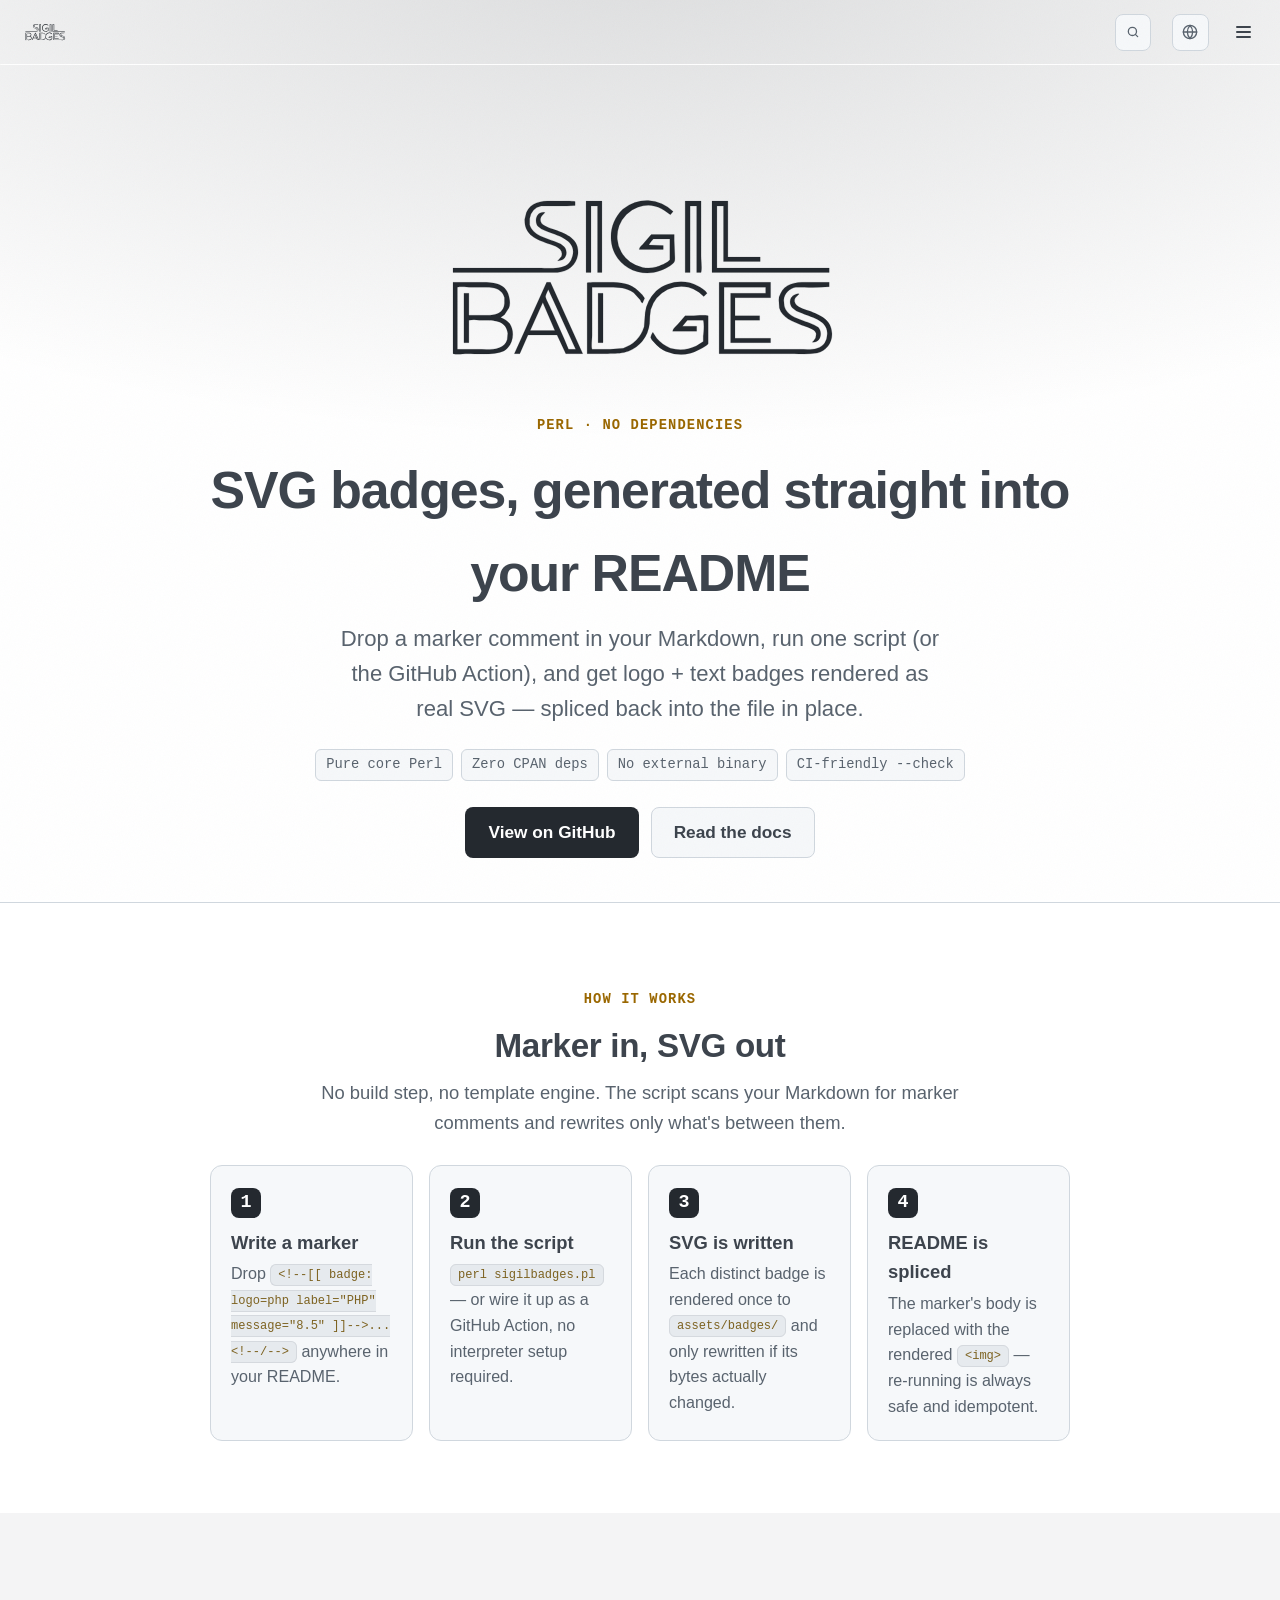
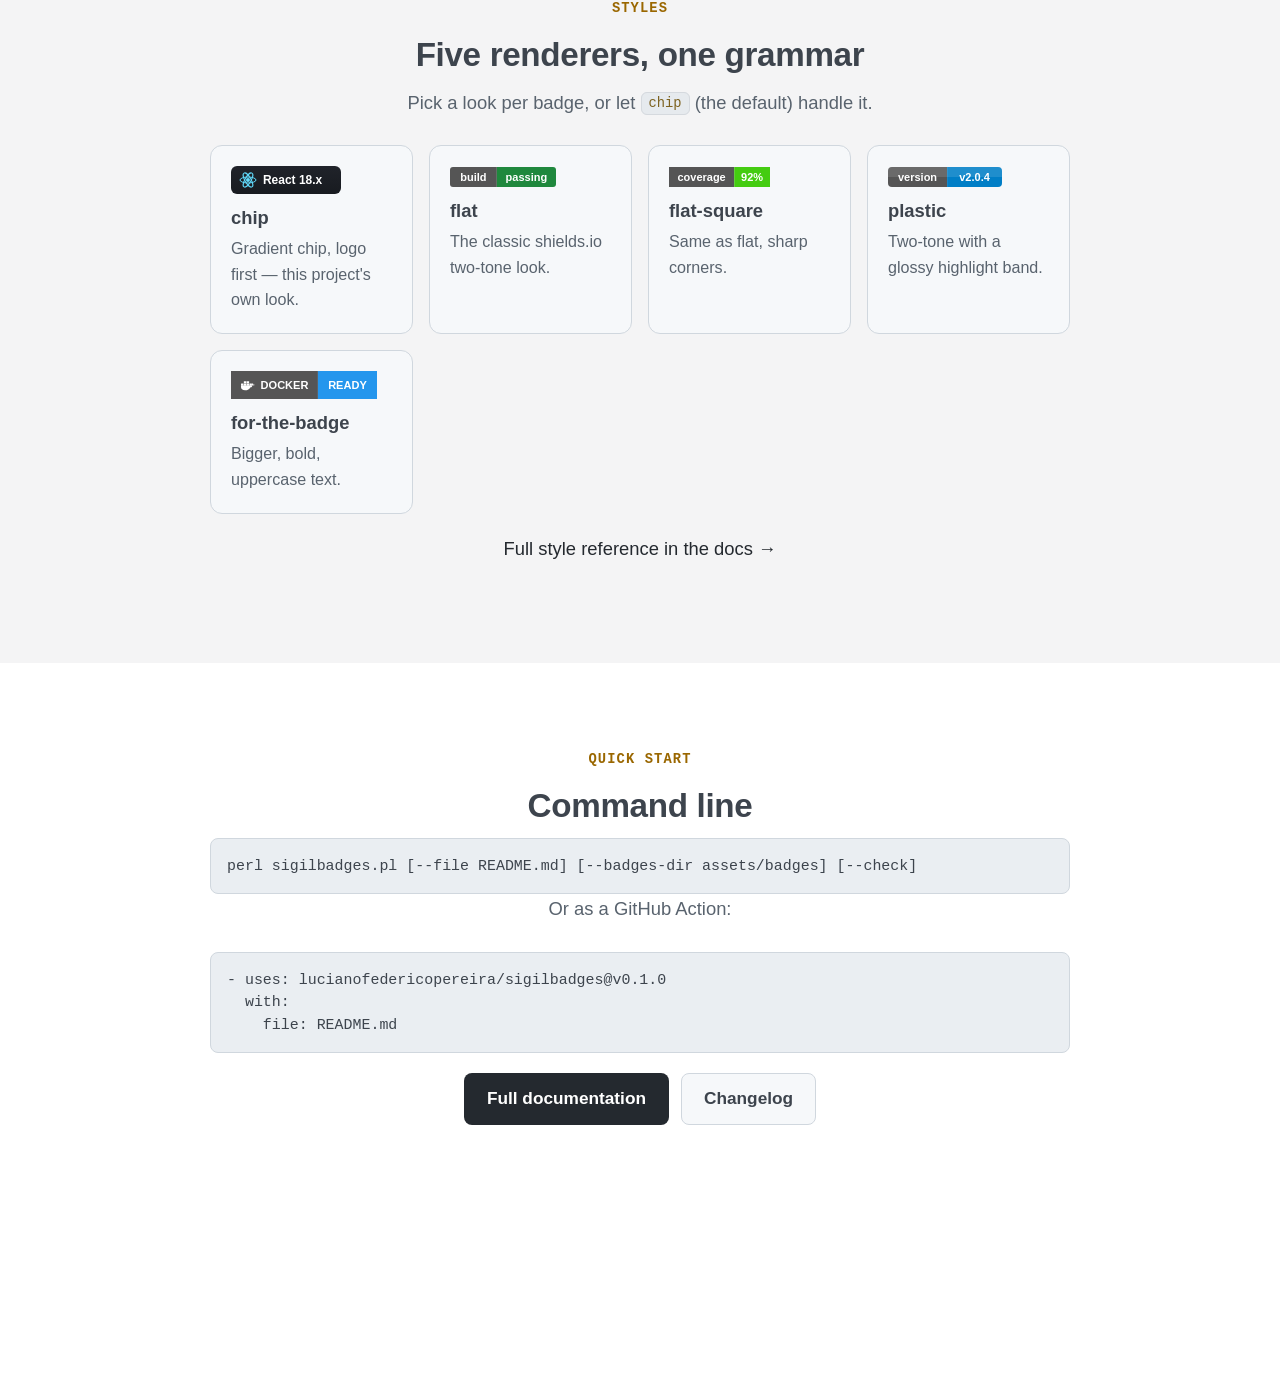
==== commit 7b002699: "v0.1 first release - updated site" ====
--- a/index.html
+++ b/index.html
@@ -4,6 +4,10 @@
 <script>
 document.documentElement.classList.add('js');
 setTimeout(function () { document.body && document.body.classList.add('loaded'); }, 1500);
+try {
+  var storedLocale = localStorage.getItem('sigilbadges-locale');
+  if (storedLocale && storedLocale !== 'en') document.documentElement.lang = storedLocale;
+} catch (e) {}
 </script>
 <meta charset="utf-8" />
 <meta name="viewport" content="width=device-width, initial-scale=1" />
@@ -17,9 +21,16 @@
 <meta name="twitter:card" content="summary" />
 <meta name="theme-color" content="#ffffff" media="(prefers-color-scheme: light)" />
 <meta name="theme-color" content="#0d1117" media="(prefers-color-scheme: dark)" />
-<link rel="icon" href="data:image/svg+xml,%3Csvg xmlns='http://www.w3.org/2000/svg' viewBox='0 0 100 100'%3E%3Ctext y='.9em' font-size='90'%3E%F0%9F%8F%85%3C/text%3E%3C/svg%3E" />
+<link rel="icon" type="image/svg+xml" href="assets/sigilbadges.svg" />
 <link rel="stylesheet" href="assets/site.css" />
 <link rel="stylesheet" href="assets/palettes.css" />
+<link rel="stylesheet" href="assets/locale.css" />
+<!-- Cheap even if translate is never engaged — actual script load is lazy,
+     see assets/locale.js. -->
+<link rel="preconnect" crossorigin="anonymous" href="https://translate.google.com">
+<link rel="preconnect" crossorigin="anonymous" href="https://translate.googleapis.com">
+<link rel="dns-prefetch" href="https://translate.google.com">
+<link rel="dns-prefetch" href="https://translate.googleapis.com">
 </head>
 <body data-github-repo="lucianofedericopereira/sigilbadges">
 
@@ -35,6 +46,183 @@
   <symbol id="icon-chevron-up" viewBox="0 0 24 24">
     <path d="M5 15 12 8 19 15" />
   </symbol>
+  <symbol id="flag-bg" viewBox="0 0 640 480">
+<path fill="#fff" d="M0 0h640v160H0z"/>
+  <path fill="#00966e" d="M0 160h640v160H0z"/>
+  <path fill="#d62612" d="M0 320h640v160H0z"/>
+  </symbol>
+  <symbol id="flag-cn" viewBox="0 0 640 480">
+<defs>
+    <path id="cn-a" fill="#ff0" d="M-.6.8 0-1 .6.8-1-.3h2z"/>
+  </defs>
+  <path fill="#ee1c25" d="M0 0h640v480H0z"/>
+  <use href="#cn-a" width="30" height="20" transform="matrix(71.9991 0 0 72 120 120)"/>
+  <use href="#cn-a" width="30" height="20" transform="rotate(239.07 133.748 -44.074)scale(23.99992 23.99978)"/>
+  <use href="#cn-a" width="30" height="20" transform="rotate(-98.11 185.558 -77.035)scale(24 23.9997)"/>
+  <use href="#cn-a" width="30" height="20" transform="matrix(6.5991 -23.0749 23.0746 6.59919 288 168)"/>
+  <use href="#cn-a" width="30" height="20" transform="matrix(14.9991 -18.73557 18.73533 14.99929 240 216)"/>
+  </symbol>
+  <symbol id="flag-cz" viewBox="0 0 640 480">
+<path fill="#fff" d="M0 0h640v240H0z"/>
+  <path fill="#d7141a" d="M0 240h640v240H0z"/>
+  <path fill="#11457e" d="M360 240 0 0v480z"/>
+  </symbol>
+  <symbol id="flag-de" viewBox="0 0 640 480">
+<path fill="#fc0" d="M0 320h640v160H0z"/>
+  <path fill="#000001" d="M0 0h640v160H0z"/>
+  <path fill="red" d="M0 160h640v160H0z"/>
+  </symbol>
+  <symbol id="flag-dk" viewBox="0 0 640 480">
+<path fill="#c8102e" d="M0 0h640.1v480H0z"/>
+  <path fill="#fff" d="M205.7 0h68.6v480h-68.6z"/>
+  <path fill="#fff" d="M0 205.7h640.1v68.6H0z"/>
+  </symbol>
+  <symbol id="flag-ee" viewBox="0 0 640 480">
+<path fill="#1791ff" d="M0 0h640v160H0z"/>
+  <path fill="#000001" d="M0 160h640v160H0z"/>
+  <path fill="#fff" d="M0 320h640v160H0z"/>
+  </symbol>
+  <symbol id="flag-es" viewBox="0 0 640 480">
+<path fill="#aa151b" d="M0 0h640v480H0z"/>
+  <path fill="#f1bf00" d="M0 120h640v240H0z"/>
+  </symbol>
+  <symbol id="flag-fi" viewBox="0 0 640 480">
+<path fill="#fff" d="M0 0h640v480H0z"/>
+  <path fill="#002f6c" d="M0 174.5h640v131H0z"/>
+  <path fill="#002f6c" d="M175.5 0h130.9v480h-131z"/>
+  </symbol>
+  <symbol id="flag-fr" viewBox="0 0 640 480">
+<path fill="#fff" d="M0 0h640v480H0z"/>
+  <path fill="#000091" d="M0 0h213.3v480H0z"/>
+  <path fill="#e1000f" d="M426.7 0H640v480H426.7z"/>
+  </symbol>
+  <symbol id="flag-gr" viewBox="0 0 640 480">
+<path fill="#0d5eaf" fill-rule="evenodd" d="M0 0h640v53.3H0z"/>
+  <path fill="#fff" fill-rule="evenodd" d="M0 53.3h640v53.4H0z"/>
+  <path fill="#0d5eaf" fill-rule="evenodd" d="M0 106.7h640V160H0z"/>
+  <path fill="#fff" fill-rule="evenodd" d="M0 160h640v53.3H0z"/>
+  <path fill="#0d5eaf" d="M0 0h266.7v266.7H0z"/>
+  <path fill="#0d5eaf" fill-rule="evenodd" d="M0 213.3h640v53.4H0z"/>
+  <path fill="#fff" fill-rule="evenodd" d="M0 266.7h640V320H0z"/>
+  <path fill="#0d5eaf" fill-rule="evenodd" d="M0 320h640v53.3H0z"/>
+  <path fill="#fff" fill-rule="evenodd" d="M0 373.3h640v53.4H0z"/>
+  <g fill="#fff" fill-rule="evenodd" stroke-width="1.3">
+    <path d="M106.7 0H160v266.7h-53.3z"/>
+    <path d="M0 106.7h266.7V160H0z"/>
+  </g>
+  <path fill="#0d5eaf" d="M0 426.7h640V480H0z"/>
+  </symbol>
+  <symbol id="flag-hr" viewBox="0 0 640 480">
+<path fill="#171796" d="M0 0h640v480H0z"/>
+  <path fill="#fff" d="M0 0h640v320H0z"/>
+  <path fill="red" d="M0 0h640v160H0z"/>
+  </symbol>
+  <symbol id="flag-hu" viewBox="0 0 640 480">
+<g fill-rule="evenodd">
+    <path fill="#fff" d="M640 480H0V0h640z"/>
+    <path fill="#388d00" d="M640 480H0V320h640z"/>
+    <path fill="#d43516" d="M640 160.1H0V.1h640z"/>
+  </g>
+  </symbol>
+  <symbol id="flag-ie" viewBox="0 0 640 480">
+<g fill-rule="evenodd" stroke-width="1pt">
+    <path fill="#fff" d="M0 0h640v480H0z"/>
+    <path fill="#009a49" d="M0 0h213.3v480H0z"/>
+    <path fill="#ff7900" d="M426.7 0H640v480H426.7z"/>
+  </g>
+  </symbol>
+  <symbol id="flag-it" viewBox="0 0 640 480">
+<g fill-rule="evenodd" stroke-width="1pt">
+    <path fill="#fff" d="M0 0h640v480H0z"/>
+    <path fill="#009246" d="M0 0h213.3v480H0z"/>
+    <path fill="#ce2b37" d="M426.7 0H640v480H426.7z"/>
+  </g>
+  </symbol>
+  <symbol id="flag-lt" viewBox="0 0 640 480">
+<g fill-rule="evenodd" stroke-width="1pt" transform="scale(.64143 .96773)">
+    <rect width="1063" height="708.7" fill="#006a44" rx="0" ry="0" transform="scale(.93865 .69686)"/>
+    <rect width="1063" height="236.2" y="475.6" fill="#c1272d" rx="0" ry="0" transform="scale(.93865 .69686)"/>
+    <path fill="#fdb913" d="M0 0h997.8v164.6H0z"/>
+  </g>
+  </symbol>
+  <symbol id="flag-lv" viewBox="0 0 640 480">
+<g fill-rule="evenodd">
+    <path fill="#fff" d="M0 0h640v480H0z"/>
+    <path fill="#981e32" d="M0 0h640v192H0zm0 288h640v192H0z"/>
+  </g>
+  </symbol>
+  <symbol id="flag-mt" viewBox="0 0 640 480">
+<path fill="#fff" d="M0 0h320v480H0z"/>
+  <path fill="#cf142b" d="M320 0h320v480H320z"/>
+  </symbol>
+  <symbol id="flag-nl" viewBox="0 0 640 480">
+<path fill="#ae1c28" d="M0 0h640v160H0z"/>
+  <path fill="#fff" d="M0 160h640v160H0z"/>
+  <path fill="#21468b" d="M0 320h640v160H0z"/>
+  </symbol>
+  <symbol id="flag-pl" viewBox="0 0 640 480">
+<g fill-rule="evenodd">
+    <path fill="#fff" d="M640 480H0V0h640z"/>
+    <path fill="#dc143c" d="M640 480H0V240h640z"/>
+  </g>
+  </symbol>
+  <symbol id="flag-pt" viewBox="0 0 640 480">
+<path fill="red" d="M256 0h384v480H256z"/>
+  <path fill="#060" d="M0 0h256v480H0z"/>
+  </symbol>
+  <symbol id="flag-ro" viewBox="0 0 640 480">
+<g fill-rule="evenodd" stroke-width="1pt">
+    <path fill="#00319c" d="M0 0h213.3v480H0z"/>
+    <path fill="#ffde00" d="M213.3 0h213.4v480H213.3z"/>
+    <path fill="#de2110" d="M426.7 0H640v480H426.7z"/>
+  </g>
+  </symbol>
+  <symbol id="flag-se" viewBox="0 0 640 480">
+<path fill="#005293" d="M0 0h640v480H0z"/>
+  <path fill="#fecb00" d="M176 0v192H0v96h176v192h96V288h368v-96H272V0z"/>
+  </symbol>
+  <symbol id="flag-si" viewBox="0 0 640 480">
+<defs>
+    <clipPath id="si-a">
+      <path fill-opacity=".7" d="M-15 0h682.6v512H-15.1z"/>
+    </clipPath>
+  </defs>
+  <g fill-rule="evenodd" stroke-width="1pt" clip-path="url(#si-a)" transform="translate(14.1)scale(.9375)">
+    <path fill="#fff" d="M-62 0H962v512H-62z"/>
+    <path fill="#d50000" d="M-62 341.3H962V512H-62z"/>
+    <path fill="#0000bf" d="M-62 170.7H962v170.6H-62z"/>
+    <path fill="#d50000" d="M228.4 93c-4 61.6-6.4 95.4-15.7 111-10.2 16.8-20 29.1-59.7 44-39.6-14.9-49.4-27.2-59.6-44-9.4-15.6-11.7-49.4-15.7-111l5.8-2c11.8-3.6 20.6-6.5 27.1-7.8 9.3-2 17.3-4.2 42.3-4.7 25 .4 33 2.8 42.3 4.8q9.7 2.1 27.3 7.7z"/>
+    <path fill="#0000bf" d="M222.6 91c-3.8 61.5-7 89.7-12 103.2-9.6 23.2-24.8 35.9-57.6 48-32.8-12.1-48-24.8-57.7-48-5-13.6-8-41.7-11.8-103.3q17.4-5.6 27.1-7.7c9.3-2 17.3-4.3 42.3-4.7 25 .4 33 2.7 42.3 4.7a284 284 0 0 1 27.4 7.7z"/>
+    <path fill="#ffdf00" d="m153 109.8 1.5 3.7 7 1-4.5 2.7 4.3 2.9-6.3 1-2 3.4-2-3.5-6-.8 4-3-4.2-2.7 6.7-1z"/>
+    <path fill="#fff" d="m208.3 179.6-3.9-3-2.7-4.6-5.4-4.7-2.9-4.7-5.4-4.9-2.6-4.7-3-2.3-1.8-1.9-5 4.3-2.6 4.7-3.3 3-3.7-2.9-2.7-4.8-10.3-18.3-10.3 18.3-2.7 4.8-3.7 2.9-3.3-3-2.7-4.7-4.9-4.3-1.9 1.8-2.9 2.4-2.6 4.7-5.4 4.9-2.9 4.7-5.4 4.7-2.7 4.6-3.9 3a66 66 0 0 0 18.6 36.3 107 107 0 0 0 36.6 20.5 104 104 0 0 0 36.8-20.5c5.8-6 16.6-19.3 18.6-36.3"/>
+    <path fill="#ffdf00" d="m169.4 83.9 1.6 3.7 7 1-4.6 2.7 4.4 2.9-6.3 1-2 3.4-2-3.5-6-.8 4-3-4.2-2.7 6.6-1zm-33 0 1.6 3.7 7 .9-4.5 2.7 4.3 2.9-6.3 1-2 3.4-2-3.4-6-.9 4-3-4.2-2.7 6.7-1z"/>
+    <path fill="#0000bf" d="M199.7 203h-7.4l-7-.5-8.3-4h-9.4l-8.1 4-6.5.6-6.4-.6-8.1-4H129l-8.4 4-6.9.6-7.6-.1-3.6-6.2.1-.2 11.2 1.9 6.9-.5 8.3-4.1h9.4l8.2 4 6.4.6 6.5-.6 8.1-4h9.4l8.4 4 6.9.6 10.8-2 .2.4zm-86.4 9.5 7.4-.5 8.3-4h9.4l8.2 4 6.4.5 6.4-.5 8.2-4h9.4l8.3 4 7.5.5 4.8-6h-.1l-5.2 1.4-6.9-.5-8.3-4h-9.4l-8.2 4-6.4.6-6.5-.6-8.1-4H129l-8.4 4-6.9.6-5-1.3v.2l4.5 5.6z"/>
+  </g>
+  </symbol>
+  <symbol id="flag-sk" viewBox="0 0 640 480">
+<path fill="#ee1c25" d="M0 0h640v480H0z"/>
+  <path fill="#0b4ea2" d="M0 0h640v320H0z"/>
+  <path fill="#fff" d="M0 0h640v160H0z"/>
+  <path fill="#fff" d="M233 370.8c-43-20.7-104.6-61.9-104.6-143.2 0-81.4 4-118.4 4-118.4h201.3s3.9 37 3.9 118.4S276 350 233 370.8"/>
+  <path fill="#ee1c25" d="M233 360c-39.5-19-96-56.8-96-131.4s3.6-108.6 3.6-108.6h184.8s3.5 34 3.5 108.6C329 303.3 272.5 341 233 360"/>
+  <path fill="#fff" d="M241.4 209c10.7.2 31.6.6 50.1-5.6 0 0-.4 6.7-.4 14.4s.5 14.4.5 14.4c-17-5.7-38.1-5.8-50.2-5.7v41.2h-16.8v-41.2c-12-.1-33.1 0-50.1 5.7 0 0 .5-6.7.5-14.4s-.5-14.4-.5-14.4c18.5 6.2 39.4 5.8 50 5.6v-25.9c-9.7 0-23.7.4-39.6 5.7 0 0 .5-6.6.5-14.4 0-7.7-.5-14.4-.5-14.4 15.9 5.3 29.9 5.8 39.6 5.7-.5-16.4-5.3-37-5.3-37s9.9.7 13.8.7 13.8-.7 13.8-.7-4.8 20.6-5.3 37c9.7.1 23.7-.4 39.6-5.7 0 0-.5 6.7-.5 14.4s.5 14.4.5 14.4a119 119 0 0 0-39.7-5.7v26z"/>
+  <path fill="#0b4ea2" d="M233 263.3c-19.9 0-30.5 27.5-30.5 27.5s-6-13-22.2-13c-11 0-19 9.7-24.2 18.8 20 31.7 51.9 51.3 76.9 63.4 25-12 57-31.7 76.9-63.4-5.2-9-13.2-18.8-24.2-18.8-16.2 0-22.2 13-22.2 13S253 263.3 233 263.3"/>
+  </symbol>
+  <symbol id="flag-us" viewBox="0 0 640 480">
+<path fill="#bd3d44" d="M0 0h640v480H0"/>
+  <path stroke="#fff" stroke-width="37" d="M0 55.3h640M0 129h640M0 203h640M0 277h640M0 351h640M0 425h640"/>
+  <path fill="#192f5d" d="M0 0h364.8v258.5H0"/>
+  <marker id="us-a" markerHeight="30" markerWidth="30">
+    <path fill="#fff" d="m14 0 9 27L0 10h28L5 27z"/>
+  </marker>
+  <path fill="none" marker-mid="url(#us-a)" d="m0 0 16 11h61 61 61 61 60L47 37h61 61 60 61L16 63h61 61 61 61 60L47 89h61 61 60 61L16 115h61 61 61 61 60L47 141h61 61 60 61L16 166h61 61 61 61 60L47 192h61 61 60 61L16 218h61 61 61 61 60z"/>
+  </symbol>
+  <symbol id="icon-globe" viewBox="0 0 24 24">
+    <circle cx="12" cy="12" r="10"/>
+    <path d="M2 12h20"/>
+    <path d="M12 2a15.3 15.3 0 0 1 4 10 15.3 15.3 0 0 1-4 10 15.3 15.3 0 0 1-4-10 15.3 15.3 0 0 1 4-10z"/>
+  </symbol>
+
 </svg>
 
 <div class="print-only" id="print-meta" aria-hidden="true">
@@ -49,15 +237,15 @@
 
 <nav class="nav" aria-label="Primary">
   <div class="wrap">
-    <a class="brand" href="#top"><img class="brand-logo" src="assets/sigilbadges.svg" alt="sigilbadges" /></a>
+    <a class="brand notranslate" href="#top"><img class="brand-logo" src="assets/sigilbadges.svg" alt="sigilbadges" /></a>
     <div class="links" id="nav-links">
       <a class="link" href="#how">How it works</a>
       <a class="link" href="#styles">Styles</a>
       <a class="link" href="#quick-start">Quick start</a>
       <div class="links-external">
-        <a class="link link--external" href="docs.html">Docs<svg class="link-external-icon" aria-hidden="true"><use href="#icon-external"/></svg></a>
-        <a class="link link--external" href="changelog.html">Changelog<svg class="link-external-icon" aria-hidden="true"><use href="#icon-external"/></svg></a>
-        <a class="link link--external" href="https://github.com/lucianofedericopereira/sigilbadges" target="_blank" rel="noopener">GitHub<svg class="link-external-icon" aria-hidden="true"><use href="#icon-external"/></svg></a>
+        <a class="link link--external i18n" href="docs.html"><span data-i18n-default>Docs</span><span data-locale="es" class="notranslate">Documentación</span><span data-locale="it" class="notranslate">Documentazione</span><svg class="link-external-icon" aria-hidden="true"><use href="#icon-external"/></svg></a>
+        <a class="link link--external i18n" href="changelog.html"><span data-i18n-default>Changelog</span><span data-locale="es" class="notranslate">Cambios</span><span data-locale="it" class="notranslate">Modifiche</span><svg class="link-external-icon" aria-hidden="true"><use href="#icon-external"/></svg></a>
+        <a class="link link--external notranslate" href="https://github.com/lucianofedericopereira/sigilbadges" target="_blank" rel="noopener">GitHub<svg class="link-external-icon" aria-hidden="true"><use href="#icon-external"/></svg></a>
       </div>
     </div>
     <div class="spacer"></div>
@@ -66,6 +254,16 @@
       <span class="search-trigger-label">Search</span>
       <kbd class="search-kbd">S</kbd>
     </button>
+    <div class="locale-switcher notranslate" id="locale-switcher">
+      <button type="button" class="locale-trigger" id="locale-trigger"
+              aria-haspopup="true" aria-expanded="false" aria-controls="locale-menu"
+              aria-label="Choose language">
+        <svg class="locale-trigger-icon" aria-hidden="true"><use href="#icon-globe"/></svg>
+      </button>
+      <ul class="locale-menu" id="locale-menu" role="menu" aria-hidden="true" aria-label="Choose language"></ul>
+      <span class="locale-announce" id="locale-announce" role="status" aria-live="polite"></span>
+    </div>
+    <div id="translate" class="notranslate" hidden></div>
     <button type="button" class="nav-toggle" id="nav-toggle" aria-expanded="false" aria-controls="nav-links" aria-label="Toggle menu">
       <span class="nav-toggle-bar"></span>
       <span class="nav-toggle-bar"></span>
@@ -86,6 +284,7 @@
 
 <header class="hero" id="top">
   <div class="wrap">
+    <img src="assets/sigilbadges.svg" alt="sigilbadges" style="display:block; margin:0 auto 24px; width:min(420px, 80%); height:auto;" />
     <p class="eyebrow">Perl · No dependencies</p>
     <h1>SVG badges, generated straight into your README</h1>
     <p class="tagline">Drop a marker comment in your Markdown, run one script (or the GitHub Action), and get logo + text badges rendered as real SVG — spliced back into the file in place.</p>
@@ -157,7 +356,7 @@
     <pre><code>- uses: lucianofedericopereira/sigilbadges@v0.1.0
   with:
     file: README.md</code></pre>
-    <div class="cta">
+    <div class="cta" style="margin-top: 20px">
       <a class="btn btn--primary" href="docs.html">Full documentation</a>
       <a class="btn btn--ghost" href="changelog.html">Changelog</a>
     </div>
@@ -171,11 +370,11 @@
 <footer class="reveal-footer">
   <div class="wrap">
     <p>
-      <a href="https://github.com/lucianofedericopereira/sigilbadges">GitHub</a><span class="no-print"> ·</span>
-      <a href="docs.html">Docs</a><span class="no-print"> ·</span>
-      <a href="changelog.html">Changelog</a>
+      <a class="notranslate" href="https://github.com/lucianofedericopereira/sigilbadges">GitHub</a><span class="no-print"> ·</span>
+      <a class="i18n" href="docs.html"><span data-i18n-default>Docs</span><span data-locale="es" class="notranslate">Documentación</span><span data-locale="it" class="notranslate">Documentazione</span></a><span class="no-print"> ·</span>
+      <a class="i18n" href="changelog.html"><span data-i18n-default>Changelog</span><span data-locale="es" class="notranslate">Cambios</span><span data-locale="it" class="notranslate">Modifiche</span></a>
     </p>
-    <p class="muted"><span class="no-print"><img class="brand-logo brand-logo--sm" src="assets/sigilbadges.svg" alt="" aria-hidden="true" /> sigilbadges · by </span><a href="https://github.com/lucianofedericopereira">Luciano Federico Pereira</a></p>
+    <p class="muted"><span class="no-print notranslate"><img class="brand-logo brand-logo--sm" src="assets/sigilbadges.svg" alt="" aria-hidden="true" /> sigilbadges · by </span><a class="notranslate" href="https://github.com/lucianofedericopereira">Luciano Federico Pereira</a></p>
   </div>
 </footer>
 
@@ -184,5 +383,6 @@
 </button>
 
 <script src="assets/site.js"></script>
+<script src="assets/locale.js"></script>
 </body>
 </html>
--- a/assets/locale.css
+++ b/assets/locale.css
@@ -0,0 +1,156 @@
+/* locale.css — index.html + changelog.html both. Loaded after palettes.css
+   in both <head>s. Own file rather than folded into site.css: this is one
+   large, self-contained concern (content-switching mechanism, a menu
+   component, Google Translate chrome), the same reasoning changelog.css's
+   own header already gives for its own split. site.css/site.js are left
+   completely untouched by this feature.
+
+   Two independent mechanisms, layered:
+   1. Static content — [data-locale] spans, shown/hidden per language.
+   2. Google Translate — fills every gap: a whole language with no
+      hand-authored content at all, or a single string missing inside an
+      otherwise-translated language. Never touches anything .notranslate. */
+
+/* ---------- Locale content ---------- */
+/* Ported from fui (/home/lucho/Downloads/html/fui/src/styles/core.css:
+   2143-2182) — :lang() rather than the [lang="es"] attribute selector,
+   since :lang() matches INHERITED and REGIONAL language tags (es-AR,
+   en-GB) where a plain attribute selector would silently match nothing;
+   :where() keeps specificity at zero so this never has to out-fight a
+   component-level override; display:revert (not block) so this works on
+   a <span>, <li>, <td> alike.
+
+   Extended beyond fui's version: fui assumes every string is authored in
+   every listed language. This project's rule additionally needs a single
+   missing translation, inside an otherwise-translated language, to fall
+   through to Google Translate — so the original English stays as a real,
+   visible, non-.notranslate node ([data-i18n-default], deliberately NOT
+   [data-locale]) whenever no override exists for the current language,
+   and only steps aside via :has() when a real override is actually
+   there to replace it. */
+[data-locale] { display: none; }
+
+:where(:lang(es)) [data-locale='es'],
+:where(:lang(it)) [data-locale='it'] { display: revert; }
+
+.i18n:where(:lang(es)):has(> [data-locale='es']) > [data-i18n-default],
+.i18n:where(:lang(it)):has(> [data-locale='it']) > [data-i18n-default] {
+  display: none;
+}
+
+/* Hard rule for whoever authors an override span: it must never carry its
+   own lang attribute. :lang() matches INHERITED language — a span with
+   lang="es" on itself would match :lang(es) unconditionally regardless of
+   what html[lang] actually is, breaking the reveal-only-when-selected
+   mechanism above. data-locale + notranslate only, nothing else. */
+
+/* ---------- Locale switcher ---------- */
+.locale-switcher { position: relative; flex: none; }
+
+.locale-trigger {
+  display: inline-flex; align-items: center; justify-content: center;
+  width: 2rem; height: 2rem; padding: 0;
+  border: 1px solid var(--border); border-radius: 8px;
+  background: var(--bg-subtle); color: var(--muted); cursor: pointer;
+  transition: color var(--duration-micro) var(--ease-out-expo),
+              border-color var(--duration-micro) var(--ease-out-expo),
+              background-color var(--duration-micro) var(--ease-out-expo);
+}
+.locale-trigger:hover { color: var(--accent); border-color: var(--accent); background: var(--bg); }
+.locale-trigger:focus-visible { outline: 2px solid var(--accent); outline-offset: 2px; }
+.locale-trigger-icon {
+  width: 16px; height: 16px;
+  fill: none; stroke: currentColor; stroke-width: 2; stroke-linecap: round; stroke-linejoin: round;
+}
+
+/* Anchored popover (same model as the mobile hamburger panel, site.css
+   .nav .links) rather than the centered search <dialog> — this is a small
+   toolbar menu, not a page-level modal. */
+.locale-menu {
+  position: absolute; top: calc(100% + 8px); right: 0; z-index: 60;
+  list-style: none; margin: 0; padding: var(--space-8);
+  display: grid; grid-template-columns: repeat(5, 1fr); gap: var(--space-4);
+  width: max-content; max-width: 232px;
+  border: 1px solid var(--border); border-radius: var(--radius);
+  background: var(--bg); box-shadow: var(--shadow);
+  opacity: 0; transform: translateY(-4px) scale(.98); pointer-events: none;
+  transition: opacity var(--duration-micro) var(--ease-out-expo),
+              transform var(--duration-micro) var(--ease-out-expo);
+}
+.locale-menu[aria-hidden="false"] { opacity: 1; transform: none; pointer-events: auto; }
+
+.locale-option {
+  display: flex; align-items: center; justify-content: center;
+  border: 1px solid transparent; border-radius: 6px; padding: 5px;
+  background: none; cursor: pointer;
+  transition: background-color var(--duration-micro) var(--ease-out-expo),
+              border-color var(--duration-micro) var(--ease-out-expo);
+}
+.locale-option:hover { background: var(--bg-subtle); }
+/* Same accent treatment for both: the selected language (aria-checked)
+   AND wherever keyboard focus currently is (:focus-visible, moving as
+   you arrow through the grid) both get the green border + tint. They're
+   usually the same element right after opening (focus starts on the
+   checked option) and simply overlap with no visual conflict when they
+   diverge as you arrow away from it. */
+.locale-option[aria-checked="true"],
+.locale-option:focus-visible {
+  border-color: var(--accent);
+  background: color-mix(in srgb, var(--accent) 18%, transparent);
+  outline: none;
+}
+
+/* Flags are multi-color art baked into the SVG itself, unlike every other
+   icon in the sprite (.search-trigger-icon, .locale-trigger-icon, etc.
+   are single-stroke currentColor shapes) — do not force
+   fill:none/stroke:currentColor here, that would blank them out. */
+.locale-flag {
+  width: 22px; height: 15.5px; display: block; border-radius: 2px;
+  box-shadow: inset 0 0 0 1px rgba(0, 0, 0, .15);
+}
+
+/* Announces the switch to screen readers without a visible element —
+   same pattern as a live region, not tied to any existing site.css class. */
+.locale-announce {
+  position: absolute; width: 1px; height: 1px; padding: 0; margin: -1px;
+  overflow: hidden; clip: rect(0, 0, 0, 0); white-space: nowrap; border: 0;
+}
+
+@media (max-width: 900px) {
+  .locale-menu { right: auto; left: 50%; transform: translate(-50%, -4px) scale(.98); }
+  .locale-menu[aria-hidden="false"] { transform: translateX(-50%); }
+}
+
+@media print {
+  .locale-switcher { display: none !important; }
+}
+
+/* ---------- Google Translate ---------- */
+/* Loading/driving logic lives in locale.js; this is only the static
+   resource hints (cheap even if translate is never engaged) and the
+   chrome-hiding rules, ported near-verbatim from future-features.md:
+   23-104 (codecraft's real, working integration). */
+#translate { display: none; }
+
+[class^="VI"],
+#google_translate_element,
+.skiptranslate,
+.goog-te-banner-frame.skiptranslate,
+.goog-tooltip,
+.goog-tooltip:hover {
+  display: none !important;
+}
+.goog-text-highlight {
+  background-color: transparent !important;
+  border: none !important;
+  box-shadow: none !important;
+}
+.google-src-text {
+  background-color: transparent !important;
+  text-decoration: none !important;
+  z-index: 1;
+}
+/* Google's own translate bar pushes body down with an inline top offset
+   on <html> — our custom menu replaces that bar entirely, so undo it. */
+html.translated-ltr, html.translated-rtl { top: 0 !important; }
+body { top: 0 !important; }
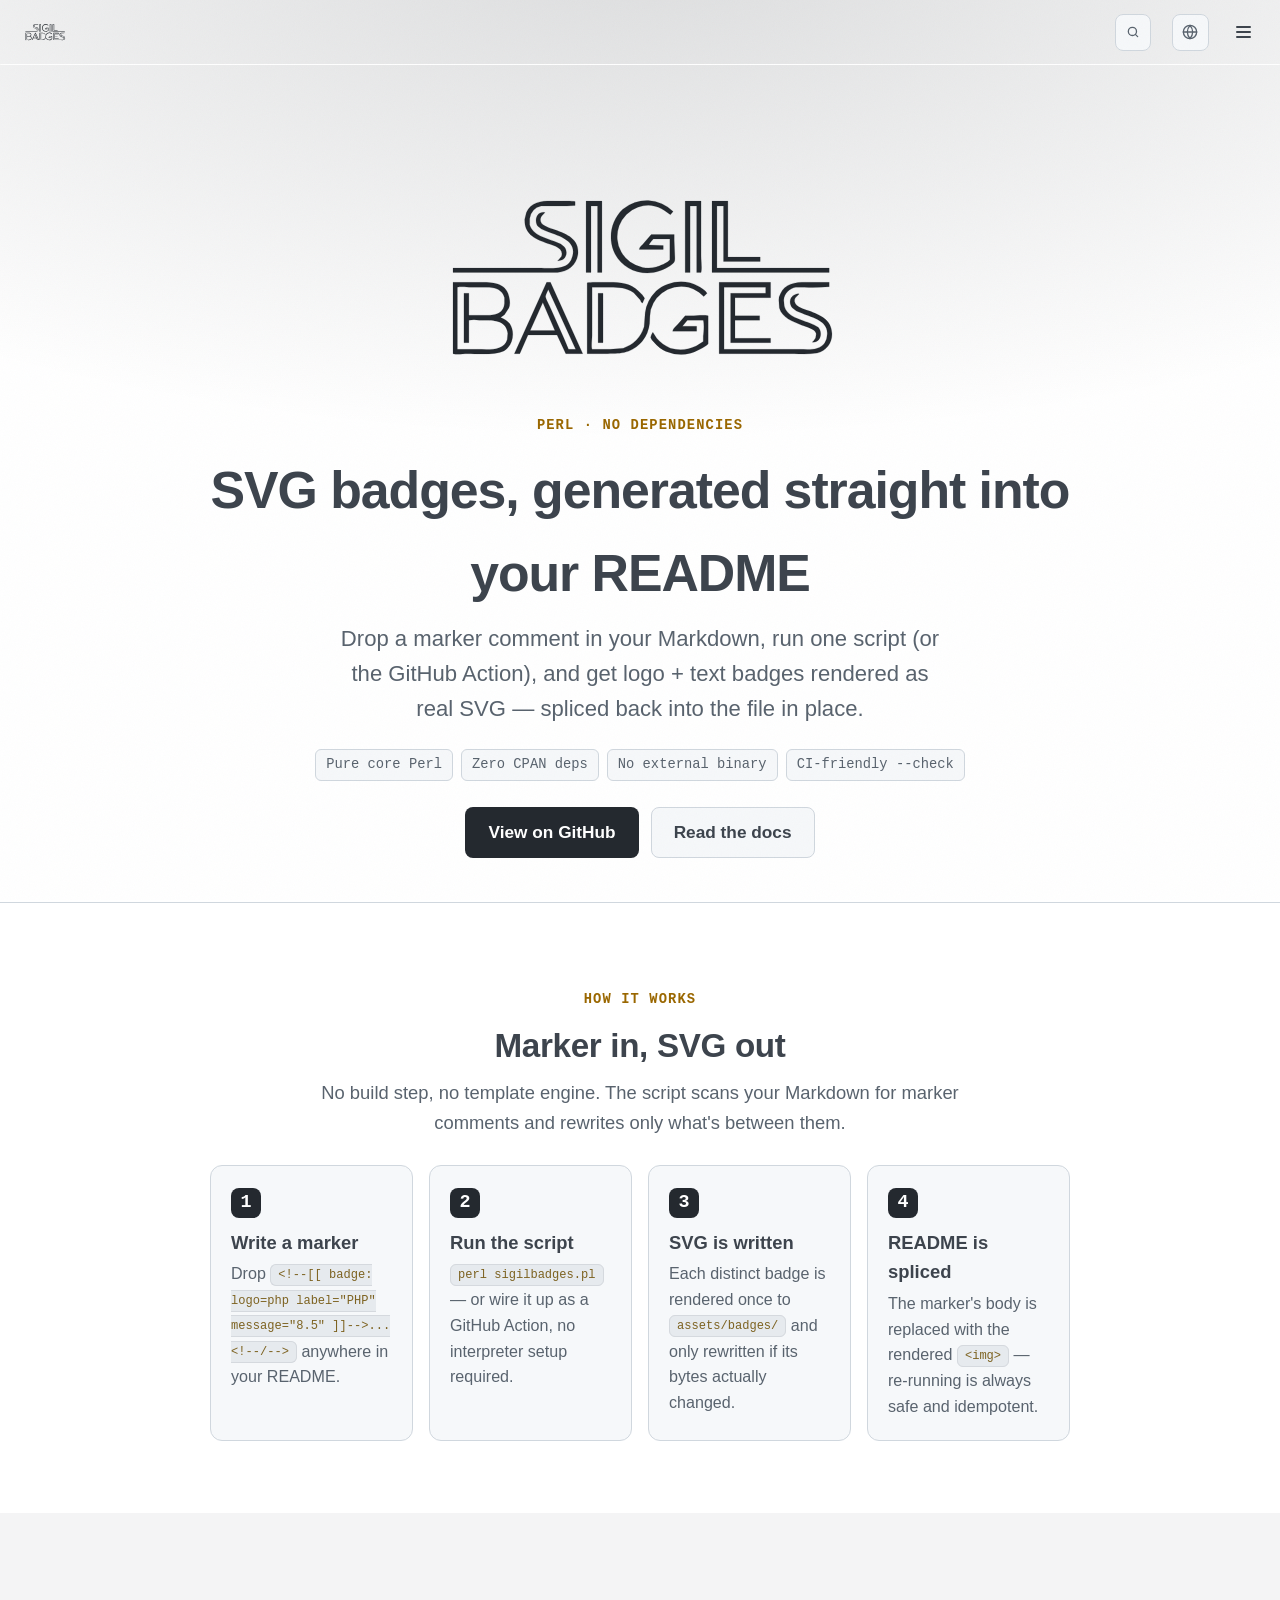
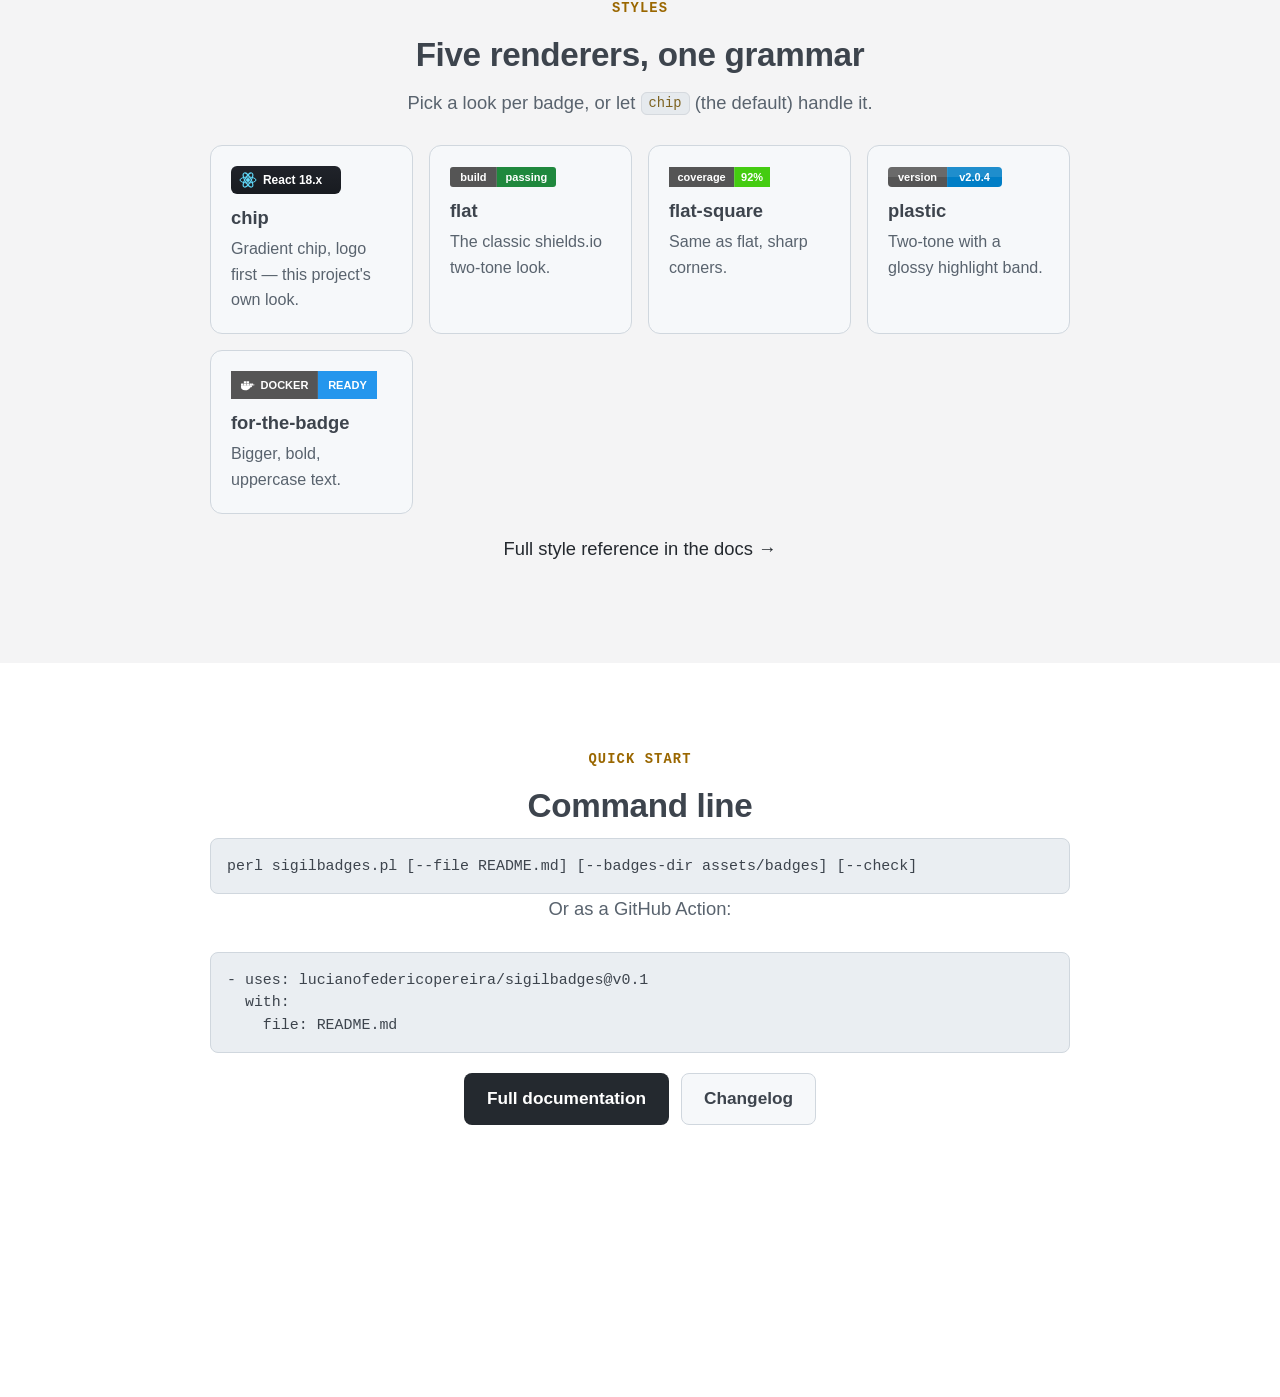
==== commit 6ec4b1b1: "v0.2" ====
--- a/index.html
+++ b/index.html
@@ -239,9 +239,9 @@
   <div class="wrap">
     <a class="brand notranslate" href="#top"><img class="brand-logo" src="assets/sigilbadges.svg" alt="sigilbadges" /></a>
     <div class="links" id="nav-links">
-      <a class="link" href="#how">How it works</a>
-      <a class="link" href="#styles">Styles</a>
-      <a class="link" href="#quick-start">Quick start</a>
+      <a class="link i18n" href="#how"><span data-i18n-default>How it works</span><span data-locale="es" class="notranslate">Cómo funciona</span><span data-locale="it" class="notranslate">Come funziona</span></a>
+      <a class="link i18n" href="#styles"><span data-i18n-default>Styles</span><span data-locale="es" class="notranslate">Estilos</span><span data-locale="it" class="notranslate">Stili</span></a>
+      <a class="link i18n" href="#quick-start"><span data-i18n-default>Quick start</span><span data-locale="es" class="notranslate">Inicio rápido</span><span data-locale="it" class="notranslate">Avvio rapido</span></a>
       <div class="links-external">
         <a class="link link--external i18n" href="docs.html"><span data-i18n-default>Docs</span><span data-locale="es" class="notranslate">Documentación</span><span data-locale="it" class="notranslate">Documentazione</span><svg class="link-external-icon" aria-hidden="true"><use href="#icon-external"/></svg></a>
         <a class="link link--external i18n" href="changelog.html"><span data-i18n-default>Changelog</span><span data-locale="es" class="notranslate">Cambios</span><span data-locale="it" class="notranslate">Modifiche</span><svg class="link-external-icon" aria-hidden="true"><use href="#icon-external"/></svg></a>
@@ -285,47 +285,47 @@
 <header class="hero" id="top">
   <div class="wrap">
     <img src="assets/sigilbadges.svg" alt="sigilbadges" style="display:block; margin:0 auto 24px; width:min(420px, 80%); height:auto;" />
-    <p class="eyebrow">Perl · No dependencies</p>
-    <h1>SVG badges, generated straight into your README</h1>
-    <p class="tagline">Drop a marker comment in your Markdown, run one script (or the GitHub Action), and get logo + text badges rendered as real SVG — spliced back into the file in place.</p>
+    <p class="eyebrow i18n"><span data-i18n-default>Perl · No dependencies</span><span data-locale="es" class="notranslate">Perl · Sin dependencias</span><span data-locale="it" class="notranslate">Perl · Nessuna dipendenza</span></p>
+    <h1 class="i18n"><span data-i18n-default>SVG badges, generated straight into your README</span><span data-locale="es" class="notranslate">Insignias SVG, generadas directamente en tu README</span><span data-locale="it" class="notranslate">Badge SVG, generati direttamente nel tuo README</span></h1>
+    <p class="tagline i18n"><span data-i18n-default>Drop a marker comment in your Markdown, run one script (or the GitHub Action), and get logo + text badges rendered as real SVG — spliced back into the file in place.</span><span data-locale="es" class="notranslate">Coloca un comentario marcador en tu Markdown, ejecuta un script (o la GitHub Action), y obtén insignias de logo + texto renderizadas como SVG real — insertadas de nuevo en el archivo en su lugar.</span><span data-locale="it" class="notranslate">Inserisci un commento marcatore nel tuo Markdown, esegui uno script (o la GitHub Action), e ottieni badge logo + testo renderizzati come SVG reale — reinseriti nel file al loro posto.</span></p>
     <div class="badges">
-      <span class="badge">Pure core Perl</span>
-      <span class="badge">Zero CPAN deps</span>
-      <span class="badge">No external binary</span>
-      <span class="badge">CI-friendly --check</span>
+      <span class="badge i18n"><span data-i18n-default>Pure core Perl</span><span data-locale="es" class="notranslate">Perl núcleo puro</span><span data-locale="it" class="notranslate">Solo Perl core</span></span>
+      <span class="badge i18n"><span data-i18n-default>Zero CPAN deps</span><span data-locale="es" class="notranslate">Cero dependencias de CPAN</span><span data-locale="it" class="notranslate">Zero dipendenze CPAN</span></span>
+      <span class="badge i18n"><span data-i18n-default>No external binary</span><span data-locale="es" class="notranslate">Sin binarios externos</span><span data-locale="it" class="notranslate">Nessun binario esterno</span></span>
+      <span class="badge i18n"><span data-i18n-default>CI-friendly --check</span><span data-locale="es" class="notranslate">--check apto para CI</span><span data-locale="it" class="notranslate">--check adatto alla CI</span></span>
     </div>
     <div class="cta">
-      <a class="btn btn--primary" href="https://github.com/lucianofedericopereira/sigilbadges" target="_blank" rel="noopener">View on GitHub</a>
-      <a class="btn btn--ghost" href="docs.html">Read the docs</a>
+      <a class="btn btn--primary i18n" href="https://github.com/lucianofedericopereira/sigilbadges" target="_blank" rel="noopener"><span data-i18n-default>View on GitHub</span><span data-locale="es" class="notranslate">Ver en GitHub</span><span data-locale="it" class="notranslate">Vedi su GitHub</span></a>
+      <a class="btn btn--ghost i18n" href="docs.html"><span data-i18n-default>Read the docs</span><span data-locale="es" class="notranslate">Leer la documentación</span><span data-locale="it" class="notranslate">Leggi la documentazione</span></a>
     </div>
   </div>
 </header>
 
 <section id="how">
   <div class="wrap">
-    <p class="eyebrow">How it works</p>
-    <h2>Marker in, SVG out</h2>
-    <p class="section-lead">No build step, no template engine. The script scans your Markdown for marker comments and rewrites only what's between them.</p>
+    <p class="eyebrow i18n"><span data-i18n-default>How it works</span><span data-locale="es" class="notranslate">Cómo funciona</span><span data-locale="it" class="notranslate">Come funziona</span></p>
+    <h2 class="i18n"><span data-i18n-default>Marker in, SVG out</span><span data-locale="es" class="notranslate">Marcador dentro, SVG fuera</span><span data-locale="it" class="notranslate">Marcatore dentro, SVG fuori</span></h2>
+    <p class="section-lead i18n"><span data-i18n-default>No build step, no template engine. The script scans your Markdown for marker comments and rewrites only what's between them.</span><span data-locale="es" class="notranslate">Sin paso de compilación, sin motor de plantillas. El script escanea tu Markdown en busca de comentarios marcadores y reescribe solo lo que hay entre ellos.</span><span data-locale="it" class="notranslate">Nessun passaggio di build, nessun motore di template. Lo script analizza il tuo Markdown alla ricerca di commenti marcatori e riscrive solo ciò che si trova tra di essi.</span></p>
     <div class="steps">
       <div class="step">
         <div class="step-number">1</div>
-        <h3>Write a marker</h3>
-        <p>Drop <code class="inline">&lt;!--[[ badge: logo=php label="PHP" message="8.5" ]]--&gt;...&lt;!--/--&gt;</code> anywhere in your README.</p>
+        <h3 class="i18n"><span data-i18n-default>Write a marker</span><span data-locale="es" class="notranslate">Escribe un marcador</span><span data-locale="it" class="notranslate">Scrivi un marcatore</span></h3>
+        <p class="i18n"><span data-i18n-default>Drop <code class="inline">&lt;!--[[ badge: logo=php label="PHP" message="8.5" ]]--&gt;...&lt;!--/--&gt;</code> anywhere in your README.</span><span data-locale="es" class="notranslate">Coloca <code class="inline">&lt;!--[[ badge: logo=php label="PHP" message="8.5" ]]--&gt;...&lt;!--/--&gt;</code> en cualquier parte de tu README.</span><span data-locale="it" class="notranslate">Inserisci <code class="inline">&lt;!--[[ badge: logo=php label="PHP" message="8.5" ]]--&gt;...&lt;!--/--&gt;</code> in un punto qualsiasi del tuo README.</span></p>
       </div>
       <div class="step">
         <div class="step-number">2</div>
-        <h3>Run the script</h3>
-        <p><code class="inline">perl sigilbadges.pl</code> — or wire it up as a GitHub Action, no interpreter setup required.</p>
+        <h3 class="i18n"><span data-i18n-default>Run the script</span><span data-locale="es" class="notranslate">Ejecuta el script</span><span data-locale="it" class="notranslate">Esegui lo script</span></h3>
+        <p class="i18n"><span data-i18n-default><code class="inline">perl sigilbadges.pl</code> — or wire it up as a GitHub Action, no interpreter setup required.</span><span data-locale="es" class="notranslate"><code class="inline">perl sigilbadges.pl</code> — o configúralo como una GitHub Action, sin necesidad de instalar un intérprete.</span><span data-locale="it" class="notranslate"><code class="inline">perl sigilbadges.pl</code> — oppure collegalo come GitHub Action, senza bisogno di configurare un interprete.</span></p>
       </div>
       <div class="step">
         <div class="step-number">3</div>
-        <h3>SVG is written</h3>
-        <p>Each distinct badge is rendered once to <code class="inline">assets/badges/</code> and only rewritten if its bytes actually changed.</p>
+        <h3 class="i18n"><span data-i18n-default>SVG is written</span><span data-locale="es" class="notranslate">Se escribe el SVG</span><span data-locale="it" class="notranslate">L'SVG viene scritto</span></h3>
+        <p class="i18n"><span data-i18n-default>Each distinct badge is rendered once to <code class="inline">assets/badges/</code> and only rewritten if its bytes actually changed.</span><span data-locale="es" class="notranslate">Cada insignia distinta se renderiza una vez en <code class="inline">assets/badges/</code> y solo se reescribe si sus bytes realmente cambiaron.</span><span data-locale="it" class="notranslate">Ogni badge distinto viene renderizzato una volta in <code class="inline">assets/badges/</code> e riscritto solo se i suoi byte sono effettivamente cambiati.</span></p>
       </div>
       <div class="step">
         <div class="step-number">4</div>
-        <h3>README is spliced</h3>
-        <p>The marker's body is replaced with the rendered <code class="inline">&lt;img&gt;</code> — re-running is always safe and idempotent.</p>
+        <h3 class="i18n"><span data-i18n-default>README is spliced</span><span data-locale="es" class="notranslate">El README se empalma</span><span data-locale="it" class="notranslate">Il README viene innestato</span></h3>
+        <p class="i18n"><span data-i18n-default>The marker's body is replaced with the rendered <code class="inline">&lt;img&gt;</code> — re-running is always safe and idempotent.</span><span data-locale="es" class="notranslate">El cuerpo del marcador se reemplaza con el <code class="inline">&lt;img&gt;</code> renderizado — volver a ejecutarlo siempre es seguro e idempotente.</span><span data-locale="it" class="notranslate">Il corpo del marcatore viene sostituito con l'<code class="inline">&lt;img&gt;</code> renderizzato — rieseguirlo è sempre sicuro e idempotente.</span></p>
       </div>
     </div>
   </div>
@@ -333,32 +333,32 @@
 
 <section id="styles">
   <div class="wrap">
-    <p class="eyebrow">Styles</p>
-    <h2>Five renderers, one grammar</h2>
-    <p class="section-lead">Pick a look per badge, or let <code class="inline">chip</code> (the default) handle it.</p>
+    <p class="eyebrow i18n"><span data-i18n-default>Styles</span><span data-locale="es" class="notranslate">Estilos</span><span data-locale="it" class="notranslate">Stili</span></p>
+    <h2 class="i18n"><span data-i18n-default>Five renderers, one grammar</span><span data-locale="es" class="notranslate">Cinco renderizadores, una gramática</span><span data-locale="it" class="notranslate">Cinque renderer, una grammatica</span></h2>
+    <p class="section-lead i18n"><span data-i18n-default>Pick a look per badge, or let <code class="inline">chip</code> (the default) handle it.</span><span data-locale="es" class="notranslate">Elige un aspecto para cada insignia, o deja que <code class="inline">chip</code> (el predeterminado) se encargue.</span><span data-locale="it" class="notranslate">Scegli un aspetto per ogni badge, o lascia che <code class="inline">chip</code> (quello predefinito) se ne occupi.</span></p>
     <div class="steps">
-      <div class="step"><img src="assets/badges/style-chip.svg" alt="chip style example" /><h3>chip</h3><p>Gradient chip, logo first — this project's own look.</p></div>
-      <div class="step"><img src="assets/badges/style-flat.svg" alt="flat style example" /><h3>flat</h3><p>The classic shields.io two-tone look.</p></div>
-      <div class="step"><img src="assets/badges/style-flat-square.svg" alt="flat-square style example" /><h3>flat-square</h3><p>Same as flat, sharp corners.</p></div>
-      <div class="step"><img src="assets/badges/style-plastic.svg" alt="plastic style example" /><h3>plastic</h3><p>Two-tone with a glossy highlight band.</p></div>
-      <div class="step"><img src="assets/badges/style-ftb.svg" alt="for-the-badge style example" /><h3>for-the-badge</h3><p>Bigger, bold, uppercase text.</p></div>
-    </div>
-    <p class="section-lead" style="margin-top: 20px"><a href="docs.html#styles">Full style reference in the docs →</a></p>
+      <div class="step"><img src="assets/badges/style-chip.svg" alt="chip style example" /><h3>chip</h3><p class="i18n"><span data-i18n-default>Gradient chip, logo first — this project's own look.</span><span data-locale="es" class="notranslate">Chip degradado, logo primero — el estilo propio de este proyecto.</span><span data-locale="it" class="notranslate">Chip sfumato, logo per primo — lo stile caratteristico di questo progetto.</span></p></div>
+      <div class="step"><img src="assets/badges/style-flat.svg" alt="flat style example" /><h3>flat</h3><p class="i18n"><span data-i18n-default>The classic shields.io two-tone look.</span><span data-locale="es" class="notranslate">El clásico aspecto de dos tonos de shields.io.</span><span data-locale="it" class="notranslate">Il classico aspetto a due toni di shields.io.</span></p></div>
+      <div class="step"><img src="assets/badges/style-flat-square.svg" alt="flat-square style example" /><h3>flat-square</h3><p class="i18n"><span data-i18n-default>Same as flat, sharp corners.</span><span data-locale="es" class="notranslate">Igual que flat, con esquinas rectas.</span><span data-locale="it" class="notranslate">Come flat, ma con angoli netti.</span></p></div>
+      <div class="step"><img src="assets/badges/style-plastic.svg" alt="plastic style example" /><h3>plastic</h3><p class="i18n"><span data-i18n-default>Two-tone with a glossy highlight band.</span><span data-locale="es" class="notranslate">Dos tonos con una banda brillante de realce.</span><span data-locale="it" class="notranslate">Due toni con una banda lucida in evidenza.</span></p></div>
+      <div class="step"><img src="assets/badges/style-ftb.svg" alt="for-the-badge style example" /><h3>for-the-badge</h3><p class="i18n"><span data-i18n-default>Bigger, bold, uppercase text.</span><span data-locale="es" class="notranslate">Texto más grande, en negrita y mayúsculas.</span><span data-locale="it" class="notranslate">Testo più grande, in grassetto e maiuscolo.</span></p></div>
+    </div>
+    <p class="section-lead i18n" style="margin-top: 20px"><a href="docs.html#styles"><span data-i18n-default>Full style reference in the docs →</span><span data-locale="es" class="notranslate">Referencia completa de estilos en la documentación →</span><span data-locale="it" class="notranslate">Riferimento completo degli stili nella documentazione →</span></a></p>
   </div>
 </section>
 
 <section id="quick-start">
   <div class="wrap">
-    <p class="eyebrow">Quick start</p>
-    <h2>Command line</h2>
+    <p class="eyebrow i18n"><span data-i18n-default>Quick start</span><span data-locale="es" class="notranslate">Inicio rápido</span><span data-locale="it" class="notranslate">Avvio rapido</span></p>
+    <h2 class="i18n"><span data-i18n-default>Command line</span><span data-locale="es" class="notranslate">Línea de comandos</span><span data-locale="it" class="notranslate">Riga di comando</span></h2>
     <pre><code>perl sigilbadges.pl [--file README.md] [--badges-dir assets/badges] [--check]</code></pre>
-    <p class="section-lead">Or as a GitHub Action:</p>
-    <pre><code>- uses: lucianofedericopereira/sigilbadges@v0.1.0
+    <p class="section-lead i18n"><span data-i18n-default>Or as a GitHub Action:</span><span data-locale="es" class="notranslate">O como una GitHub Action:</span><span data-locale="it" class="notranslate">Oppure come GitHub Action:</span></p>
+    <pre><code>- uses: lucianofedericopereira/sigilbadges@v0.1
   with:
     file: README.md</code></pre>
     <div class="cta" style="margin-top: 20px">
-      <a class="btn btn--primary" href="docs.html">Full documentation</a>
-      <a class="btn btn--ghost" href="changelog.html">Changelog</a>
+      <a class="btn btn--primary i18n" href="docs.html"><span data-i18n-default>Full documentation</span><span data-locale="es" class="notranslate">Documentación completa</span><span data-locale="it" class="notranslate">Documentazione completa</span></a>
+      <a class="btn btn--ghost i18n" href="changelog.html"><span data-i18n-default>Changelog</span><span data-locale="es" class="notranslate">Cambios</span><span data-locale="it" class="notranslate">Modifiche</span></a>
     </div>
   </div>
 </section>
--- a/assets/site.css
+++ b/assets/site.css
@@ -1,19 +1,6 @@
-/* Forest palette — warm cream + forest green + orange (page only). */
+/* Graphite palette — hex only, no oklch companion line (this file's own
+   color-mix() calls all run `in srgb`). */
   :root {
-    /* Every color declared twice: hex, then OKLCH, same property name.
-       A browser that doesn't understand oklch() treats it as an invalid
-       declaration and keeps the hex line before it — CSS cascade rule, not
-       a hack, so this needs no @supports query. One that does understand it
-       uses the OKLCH line, which is perceptually uniform (this matters once
-       --band/--shadow start color-mix()ing these — a mix in oklch keeps
-       equal-looking steps equal, the way a mix in raw srgb hex does not).
-       Values computed from the hex above via the actual sRGB->OKLab->OKLCH
-       matrices (Björn Ottosson's / CSS Color 4's), not eyeballed. */
-    /* Graphite palette — hex only (no oklch companion line): every
-       color-mix() in this file below already runs `in srgb`, so an oklch
-       fallback line would sit unused rather than actually change how
-       --band/tag colors blend — see palette comment in the header above
-       for the original two-line convention this departs from. */
     --bg: #ffffff;
     --bg-subtle: #f6f8fa;
     --bg-inset: #eaeef2;
@@ -29,19 +16,12 @@
     --shadow: 0 1px 3px rgba(31, 35, 40, 0.12), 0 8px 24px rgba(31, 35, 40, 0.08);
 
     /* ---------- Spacing ----------
-       treegen2's own audit (future-features.md): padding/margin/gap was
-       100% raw px literals, 24 distinct values, zero shared tokens — the
-       one token family duration/easing already got and spacing hadn't.
-       Named for the exact px value they hold, since this file's spacing
-       isn't on a clean power-of-2 grid (10px/14px/18px/22px are real,
-       repeated, deliberate values here, not typos for 8/16/20/24) — a
-       token that renamed them to the nearest Tailwind-style step would
-       quietly shift dozens of hand-tuned layouts by a px or two. Only the
-       values that actually repeat across unrelated components are tokens;
-       one-off numbers (and anything a nearby comment already documents as
-       derived FROM another specific value, e.g. the hamburger bar's
-       translateY) are left as literals on purpose — turning those into a
-       generic token would sever the documented relationship. */
+       Named for their own px value, not a Tailwind-style nearest-step —
+       10px/14px/18px/22px etc. are real, repeated, deliberate values here,
+       and renaming to the nearest power-of-2 would quietly shift hand-tuned
+       layouts. Only values that repeat across components are tokenized;
+       one-offs (and anything derived FROM another specific value, e.g. the
+       hamburger bar's translateY) stay literal on purpose. */
     --space-2: 2px;
     --space-4: 4px;
     --space-6: 6px;
@@ -53,13 +33,9 @@
     --space-18: 18px;
     --space-20: 20px;
     --space-22: 22px;
-    /* Two fluid tokens, luxury-style, reserved for the couple of large
-       values where cross-device scaling is actually visible — section and
-       hero vertical rhythm. Same two-point-anchored clamp() already used
-       for h1/.tagline/h2 below (400px small-phone -> 1280px desktop), and
-       floor-pinned at exactly today's flat value, so this can only ever
-       add extra breathing room on a bigger screen, never shrink anything
-       that fit before. */
+    /* Fluid clamp(), reserved for the two values where cross-device scaling
+       is actually visible (section/hero rhythm) — floor-pinned at today's
+       flat value, so this only ever adds room on a bigger screen. */
     --space-fluid-section: clamp(56px, 48.7px + 1.82vw, 72px); /* was flat 56px */
     --space-fluid-hero-top: clamp(76px, 66.9px + 2.27vw, 96px); /* was flat 76px */
     /* Sharp deceleration ("snap to rest") instead of plain ease/ease-in-out
@@ -69,19 +45,13 @@
        .nav .brand .logo) on their own cubic-bezier(.34,1.56,.64,1), a
        different, distinctly playful curve this isn't meant to replace. */
     --ease-out-expo: cubic-bezier(0.16, 1, 0.3, 1);
-    /* Symmetric in+out (luxury's --ease-image value — their "smooth hover
-       both ways" curve) instead of the plain ease-in-out keyword — for
-       cases like the hero fade-in where --ease-out-expo's front-loaded
-       deceleration is wrong (it visually "finishes" within a fraction of
-       a long duration, since nearly all the perceptible change happens
-       right at the start). This spreads it evenly across the whole
-       declared duration instead. */
+    /* Symmetric in+out — for cases like the hero fade-in where
+       --ease-out-expo's front-loaded deceleration is wrong (it visually
+       "finishes" early since nearly all the change happens at the start).
+       This spreads it evenly across the whole duration instead. */
     --ease-in-out: cubic-bezier(0.4, 0, 0.2, 1);
-    /* Named duration scale (harvested from luxury's --duration-* tokens,
-       resized to this file's actual spread of values) instead of raw
-       numbers scattered through every transition/animation declaration —
-       every value below is unchanged from what was already tuned in,
-       this only names them. */
+    /* Named duration scale instead of raw numbers scattered through every
+       transition/animation declaration. */
     --duration-instant: .1s;
     --duration-micro: .15s;
     --duration-fast: .2s;
@@ -246,22 +216,11 @@
      bleeds its padded ring-box past this scroll container's own left/right
      edge — with overflow-x:auto you can't scroll into that negative space,
      so it just gets clipped. This padding gives both edges room to absorb it. */
-  /* border here (transparent, box-sizing:border-box so it costs no layout
-     space) exists purely so .nav.is-compact .links below has a defined
-     "transparent" border-color to transition FROM. Without it, the very
-     first time JS adds .is-compact (synchronously, on load, before any
-     user interaction) border-width/style snap to 1px solid instantly
-     (they're outside the transition list) while border-color eases from
-     its previous, undefined value — which resolves to currentcolor, a
-     real visible color — down to transparent over --duration-fast. That
-     briefly-visible line under the nav, fading in then out on first
-     paint, was the reported "black line on the burger menu top on load"
-     with nl (or any Google-Translate-only language) as the stored
-     locale: is-compact triggers synchronously before the page has even
-     finished loading, right into this transition gap. Confirmed live via
-     computed styles (real border-bottom-color at 0.3s, transparent by
-     1s). Same color at rest in both states now, so toggling .is-compact
-     never has a border-color change to animate in the first place. */
+  /* Transparent border reserved here so .nav.is-compact .links below has a
+     defined color to transition FROM — without it, border-color's initial
+     value resolves to currentcolor (a real, visible color) and eases down
+     to transparent on the first .is-compact toggle, flashing a stray line
+     under the nav. */
   .nav .links { display: flex; align-items: center; gap: 1.125rem; overflow-x: auto; scrollbar-width: none; padding-inline: var(--space-8); border: 1px solid transparent; }
   .nav .links::-webkit-scrollbar { display: none; }
   .nav .spacer { flex: 1; }
@@ -300,10 +259,8 @@
      just adds the visual "you're leaving this page" signal an href alone
      doesn't give the reader. */
   .nav a.link.link--external { display: inline-flex; align-items: center; gap: 3px; }
-  /* Real SVG (icon-external symbol) instead of the Unicode "↗" character —
-     same reasoning as the tree logo: a raw character's weight/angle/
-     proportions vary by whatever font renders it, an SVG is identical
-     everywhere and matches .ic-svg's hand-drawn stroke language. */
+  /* Real SVG instead of the Unicode "↗" character, whose weight/angle/
+     proportions vary by whatever font renders it. */
   .link-external-icon {
     width: 0.85em; height: 0.85em; flex: none;
     fill: none; stroke: var(--accent); stroke-width: 2.2;
@@ -408,42 +365,13 @@
   .nav-toggle[aria-expanded="true"] .nav-toggle-bar:nth-child(2) { opacity: 0; }
   .nav-toggle[aria-expanded="true"] .nav-toggle-bar:nth-child(3) { transform: translateY(-0.3125rem) rotate(-45deg); }
 
-  /* Raised from 820px, then 1100px, then 1360px: at in-between desktop
-     widths just above the old breakpoint, the full link row didn't fit but
-     wasn't narrow enough to switch to the hamburger either — it fell back
-     to .nav .links' overflow-x:auto scroll, which has no visible scrollbar
-     (by design, matching .carousel's hidden-scrollbar drag UX) and doesn't
-     reliably respond to a vertical mouse wheel, silently stranding the
-     later links. A safely-high breakpoint means every width either shows
-     the full row with real room to spare, or the always-reachable
-     hamburger — never the broken middle ground.
-
-     Raised again, to 1850px, once the locale switcher (assets/locale.css)
-     added translated nav link text: Spanish/Italian labels run
-     noticeably longer than their English originals ("Use cases" ->
-     "Casos de uso", "Changelog" -> "Registro de cambios"), and — unlike
-     the earlier raises — this isn't a fixed amount of extra width from one
-     more button; .nav .wrap's own max-width (1360px) caps its box, but
-     doesn't clip overflowing flex children, so whether the overflow is
-     actually visible depends on how much viewport width surrounds the
-     centered wrap, not on that 1360px figure. 1850px was measured live as
-     the point both es and it fit with real room to spare.
-
-     Superseded: assets/locale.js's checkNavOverflow now does exactly the
-     JS-driven measurement described above and is the real mechanism in
-     the 1101-1850px range this comment used to worry about — it toggles
-     .nav.is-compact based on actual rendered overflow, independent of
-     viewport width or which language is responsible. This @media block
-     stays only as a no-JS baseline, which is why its own threshold was
-     dropped way down below the JS-governed range (see next comment) —
-     otherwise it and the JS mechanism actively fought each other: at any
-     width where the JS check found no real overflow (so left .is-compact
-     off), this query would still force the hamburger on and hide the
-     .links row on its own, while @media (min-width:1101px) above kept
-     .spacer hidden too (that rule only gets undone by .nav.is-compact,
-     which JS hadn't set) — hamburger visible, nothing pushing it right,
-     the same broken layout as the bug this was meant to fix. Confirmed
-     live at 1500px. */
+  /* This breakpoint is a no-JS fallback only — assets/locale.js's
+     checkNavOverflow does the real, JS-driven measurement (toggles
+     .nav.is-compact once the link row actually overflows, regardless of
+     viewport width or translated text length) and takes over above 700px.
+     Kept low so the two never fight: if this query fired anywhere the JS
+     check found no real overflow, .nav .links would be forced hidden with
+     nothing left to un-hide .spacer (that only happens via .is-compact). */
   @media (max-width: 700px) {
     .nav-toggle { display: inline-flex; width: 1.5rem; height: 1.5rem; gap: 0.15rem; }
     .nav-toggle:hover { gap: 0.25rem; }
@@ -536,17 +464,12 @@
   .nav.is-compact .nav-toggle[aria-expanded="true"] .nav-toggle-bar:nth-child(1) { transform: translateY(0.24375rem) rotate(45deg); }
   .nav.is-compact .nav-toggle[aria-expanded="true"] .nav-toggle-bar:nth-child(3) { transform: translateY(-0.24375rem) rotate(-45deg); }
   .nav.is-compact .wrap { position: relative; }
-  /* Undoes @media (min-width: 1101px) above (site.css:315-318): that rule
-     hides .spacer and has .links self-center via margin:auto instead,
-     because on a true desktop layout .links (visible, inline) already
-     does the "push everything after it rightward" job by centering
-     itself in the leftover space. Once .is-compact makes .links
-     position:absolute (below), it's removed from flow and can't do that
-     job any more — but that min-width query is still separately active
-     at any width >=1101px, is-compact or not, and would otherwise leave
-     .spacer hidden with nothing left to push search/switcher/hamburger
-     off the brand. Confirmed live: without this, those three icons sat
-     immediately after "treegen2" with the entire rest of the bar empty. */
+  /* Undoes the min-width:1101px rule above that hides .spacer: that rule
+     assumes .links (visible, inline) does the "push everything rightward"
+     job itself by self-centering — once .is-compact makes .links
+     position:absolute, it's out of flow and can't do that job any more, so
+     .spacer needs to come back to push search/switcher/hamburger off the
+     brand. */
   .nav.is-compact .spacer { display: block; }
   .nav.is-compact .links {
     position: absolute; top: 100%; left: 0; right: 0; z-index: 60;
@@ -555,10 +478,9 @@
     overflow: hidden;
     max-height: 0;
     background: var(--bg);
-    /* transparent at rest, same reasoning as the @media version above:
-       border isn't constrained by max-height:0, so a real color here
-       rendered as a thin flat line under the whole nav even while
-       "closed". Confirmed live — this is what you were seeing. */
+    /* transparent at rest — border isn't constrained by max-height:0, so a
+       real color here renders as a thin flat line under the nav even while
+       "closed". */
     border: 1px solid transparent; border-top: none;
     border-radius: 0 0 var(--radius) var(--radius);
     transition: max-height var(--duration-moderate) var(--ease-out-expo),
@@ -570,9 +492,8 @@
     padding: 0.625rem 0.875rem; margin: 0; border-radius: 0;
     border-top: 1px solid var(--border);
   }
-  /* Same fix as the @media version above: the first row's border-top is a
-     stray line under the nav bar, not a real divider. Confirmed live —
-     this is the "top border on desktop hamburger" that kept coming back. */
+  /* First row's border-top is a stray line under the nav bar, not a real
+     divider between rows. */
   .nav.is-compact .links > a.link:first-child { border-top: none; }
   .nav.is-compact .links-external {
     display: flex; flex-direction: column; align-items: stretch; gap: 0;
@@ -604,19 +525,12 @@
     background: var(--bg); color: var(--muted);
     font-family: var(--mono); font-size: 0.6875rem; line-height: 16px; text-align: center;
   }
-  /* Collapses to icon-only — but only as the LAST resort, after the nav
-     links have already been tried as a hamburger dropdown and the row
-     still doesn't fit. Driven by assets/locale.js's checkNavOverflow,
-     which measures in stages (full desktop -> links collapsed -> also
-     collapse search) rather than this and the hamburger breakpoint each
-     independently guessing a viewport width where "surely" the other
-     has already kicked in — the previous version collapsed search
-     whenever the viewport alone was <=900px, whether or not that had
-     anything to do with search actually running out of room, and
-     independently of whether collapsing the links had already solved
-     the problem. .search-compact is added to .nav, same as .is-compact.
-     The @media version stays only as a no-JS baseline, same reasoning
-     and same threshold as the hamburger's — see site.css:391-onward. */
+  /* Collapses to icon-only only as a LAST resort, after the nav links have
+     already collapsed to a hamburger and the row still doesn't fit — driven
+     by assets/locale.js's checkNavOverflow, which measures in stages
+     (full desktop -> links collapsed -> also collapse search) rather than
+     guessing a fixed viewport width. .search-compact is added to .nav, same
+     as .is-compact; the @media version below is only a no-JS baseline. */
   .nav.search-compact .search-trigger-label,
   .nav.search-compact .search-kbd { display: none; }
   .nav.search-compact .search-trigger { width: 2rem; padding: 0; justify-content: center; }
@@ -627,10 +541,9 @@
 
   /* Native <dialog>: showModal() gives Escape-to-close and focus trapping
      for free, plus a real top-layer/::backdrop with none of .nav's stacking
-     context to fight. overflow:hidden clips the results list to the
-     dialog's own rounded corners; unlike a shared modal base this one never
-     needs to escape its own bounds (no nested popovers inside it), so
-     there's no need for gitcss2's overflow:visible + :has(:empty) trick. */
+     context to fight. overflow:hidden safely clips the results list to the
+     dialog's own rounded corners since nothing here needs to escape those
+     bounds (no nested popovers inside it). */
   .search-modal {
     width: min(480px, 92vw); margin: auto; padding: 0; overflow: hidden;
     border: 1px solid var(--border); border-radius: var(--radius);
@@ -753,9 +666,8 @@
   .logo-tree { width: 0.72em; height: 1.03em; fill: color-mix(in srgb, var(--accent) 60%, white); display: inline-block; vertical-align: -0.18em; }
   .logo-tree--sm { width: 0.85em; height: 1.21em; vertical-align: -0.2em; }
   /* sigilbadges.svg carries its own light/dark fill via an embedded
-     prefers-color-scheme media query (see the file itself), so unlike
-     .logo-tree above this needs no color-mix/currentColor wiring here —
-     just sizing to sit on the nav/footer text baseline. */
+     prefers-color-scheme media query, so this needs no color-mix/currentColor
+     wiring — just sizing to sit on the nav/footer text baseline. */
   .brand-logo { height: 1.3em; width: auto; display: inline-block; vertical-align: -0.32em; }
   .brand-logo--sm { height: 1.05em; vertical-align: -0.24em; }
   /* Two-point fluid scale: same min/max as before, but anchored at explicit
@@ -852,20 +764,16 @@
     text-transform: uppercase; color: var(--accent-2); font-weight: 700; margin-bottom: var(--space-8);
   }
 
-  /* ---------- Comparison table, with the "treegen2" column highlighted ---------- */
+  /* ---------- Comparison table, with one column highlighted ---------- */
   /* min-width (not a bare fixed width) so on narrow screens the table keeps
      readable column proportions and scrolls horizontally inside
      .table-scroll, instead of table-layout:fixed squeezing the first
      column's text down to near-nothing. */
   .compare-table { table-layout: fixed; min-width: 480px; }
   .compare-table th:first-child, .compare-table td:first-child { width: auto; }
-  /* 130px used to be exact: "Manually" fit with room to spare, but its
-     Spanish/Italian translation "Manualmente" needs 102.84px of the
-     102px this left after padding — over by less than a pixel, so the
-     global overflow-wrap:break-word safety net (body, site.css ~147)
-     found nothing else to do but split the word mid-token
-     ("Manualment"/"e"), confirmed live via getBoundingClientRect. 150px
-     gives real headroom, not just enough for this one word. */
+  /* Wide enough for the longest translated cell text (e.g. Spanish
+     "Manualmente"), not just the English original — real headroom rather
+     than a width tuned to the exact pixel of one language. */
   .compare-table th:not(:first-child), .compare-table td:not(:first-child) { width: 150px; text-align: center; }
   .compare-table .compare-no, .compare-table .compare-yes { font-weight: 700; font-size: 1rem; }
   .compare-table .compare-no { color: var(--muted); }
--- a/assets/palettes.css
+++ b/assets/palettes.css
@@ -1,45 +1,26 @@
-/* Named palettes — ported from fui's base16 architecture (Downloads/html/fui,
- * src/styles/palettes/*.css), adapted to THIS file's own token names instead
- * of introducing base16's --base00.."0f" slots as a second naming scheme.
- *
- * site.css's :root already IS a palette (Forest, light + a
- * prefers-color-scheme dark variant) — these are more of the same, picked
- * with `[data-palette="name"]` on <html> instead of the OS setting. No JS
- * ships with this file: treegen2's own page is meant to be reused as a
- * template for other of the user's projects (see handoff.md), so setting
- * the attribute by hand when starting a new project fits better than a
- * live picker widget aimed at this page's own visitors.
- *
- * Attribute selectors out-specificity a bare `:root` inside
- * @media(prefers-color-scheme), so a palette here always wins over the OS
- * default regardless of load order — same reasoning fui and gitcss both
- * already rely on for the same trick.
- *
- * Mapping, one scheme for all eleven palettes below: each source is a
- * published base16 scheme (16 hex slots, no exceptions), and every palette
- * here reads the same eight slots for the same role —
+/* Named palettes, selectable via [data-palette="name"] on <html> instead of
+ * the OS prefers-color-scheme setting — site.css's own :root is already one
+ * such palette (light + dark), these are more of the same. Attribute
+ * selectors out-specificity a bare `:root` inside @media(prefers-color-scheme),
+ * so a palette here always wins over the OS default regardless of load order.
+ *
+ * Each source is a published base16 scheme (16 hex slots); every palette
+ * below reads the same eight slots for the same role:
  *
  *   --bg base00   --bg-subtle base01   --bg-inset base02   --border base03
  *   --tree base03 (shares --border's slot — both are faint structural
  *                  lines, never a fill sitting against its own border)
  *   --muted base04   --fg base05   --gold base0A   --accent-2 base09
- *   --accent base0D  --on-accent base00 (verified in fui/theme.css: base00
- *                  reads on every accent hue used here across all eleven
- *                  palettes — the one hue where that verification does NOT
- *                  hold is base0A/yellow, and nothing below maps accent or
- *                  accent-2 to base0A)
+ *   --accent base0D  --on-accent base00
  *
  * --shadow is not hand-tuned per palette — every dark palette reuses this
  * file's own dark --shadow value, every light one reuses its own light
- * value (see site.css's Forest dark block for both originals). --band
- * needs no override at all: it's `color-mix(--accent, --bg)` already, so
- * it recomputes from whichever of those a palette sets.
+ * value. --band needs no override: it's `color-mix(--accent, --bg)`
+ * already, so it recomputes from whichever of those a palette sets.
  *
  * No oklch() companion line for any value below, unlike site.css's own
- * :root — those lines exist there as browser fallbacks for hand-verified
- * conversions. Re-deriving eleven palettes' worth by hand risked silently
- * wrong numbers for no real benefit (a browser without oklch() support
- * still gets a fully correct palette from the hex line alone). */
+ * :root — a browser without oklch() support still gets a fully correct
+ * palette from the hex line alone. */
 
 :root[data-palette='gruvbox-dark'] {
   color-scheme: dark;
--- a/assets/locale.css
+++ b/assets/locale.css
@@ -12,22 +12,18 @@
       otherwise-translated language. Never touches anything .notranslate. */
 
 /* ---------- Locale content ---------- */
-/* Ported from fui (/home/lucho/Downloads/html/fui/src/styles/core.css:
-   2143-2182) — :lang() rather than the [lang="es"] attribute selector,
-   since :lang() matches INHERITED and REGIONAL language tags (es-AR,
-   en-GB) where a plain attribute selector would silently match nothing;
-   :where() keeps specificity at zero so this never has to out-fight a
-   component-level override; display:revert (not block) so this works on
-   a <span>, <li>, <td> alike.
+/* :lang() rather than the [lang="es"] attribute selector, since :lang()
+   matches INHERITED and REGIONAL language tags (es-AR, en-GB) where a
+   plain attribute selector would silently match nothing; :where() keeps
+   specificity at zero so this never has to out-fight a component-level
+   override; display:revert (not block) so this works on a <span>, <li>,
+   <td> alike.
 
-   Extended beyond fui's version: fui assumes every string is authored in
-   every listed language. This project's rule additionally needs a single
-   missing translation, inside an otherwise-translated language, to fall
-   through to Google Translate — so the original English stays as a real,
-   visible, non-.notranslate node ([data-i18n-default], deliberately NOT
-   [data-locale]) whenever no override exists for the current language,
-   and only steps aside via :has() when a real override is actually
-   there to replace it. */
+   A single missing translation, inside an otherwise-translated language,
+   falls through to Google Translate — the original English stays as a
+   real, visible, non-.notranslate node ([data-i18n-default], deliberately
+   NOT [data-locale]) whenever no override exists for the current
+   language, and only steps aside via :has() when a real override exists. */
 [data-locale] { display: none; }
 
 :where(:lang(es)) [data-locale='es'],
@@ -128,8 +124,7 @@
 /* ---------- Google Translate ---------- */
 /* Loading/driving logic lives in locale.js; this is only the static
    resource hints (cheap even if translate is never engaged) and the
-   chrome-hiding rules, ported near-verbatim from future-features.md:
-   23-104 (codecraft's real, working integration). */
+   chrome-hiding rules. */
 #translate { display: none; }
 
 [class^="VI"],
